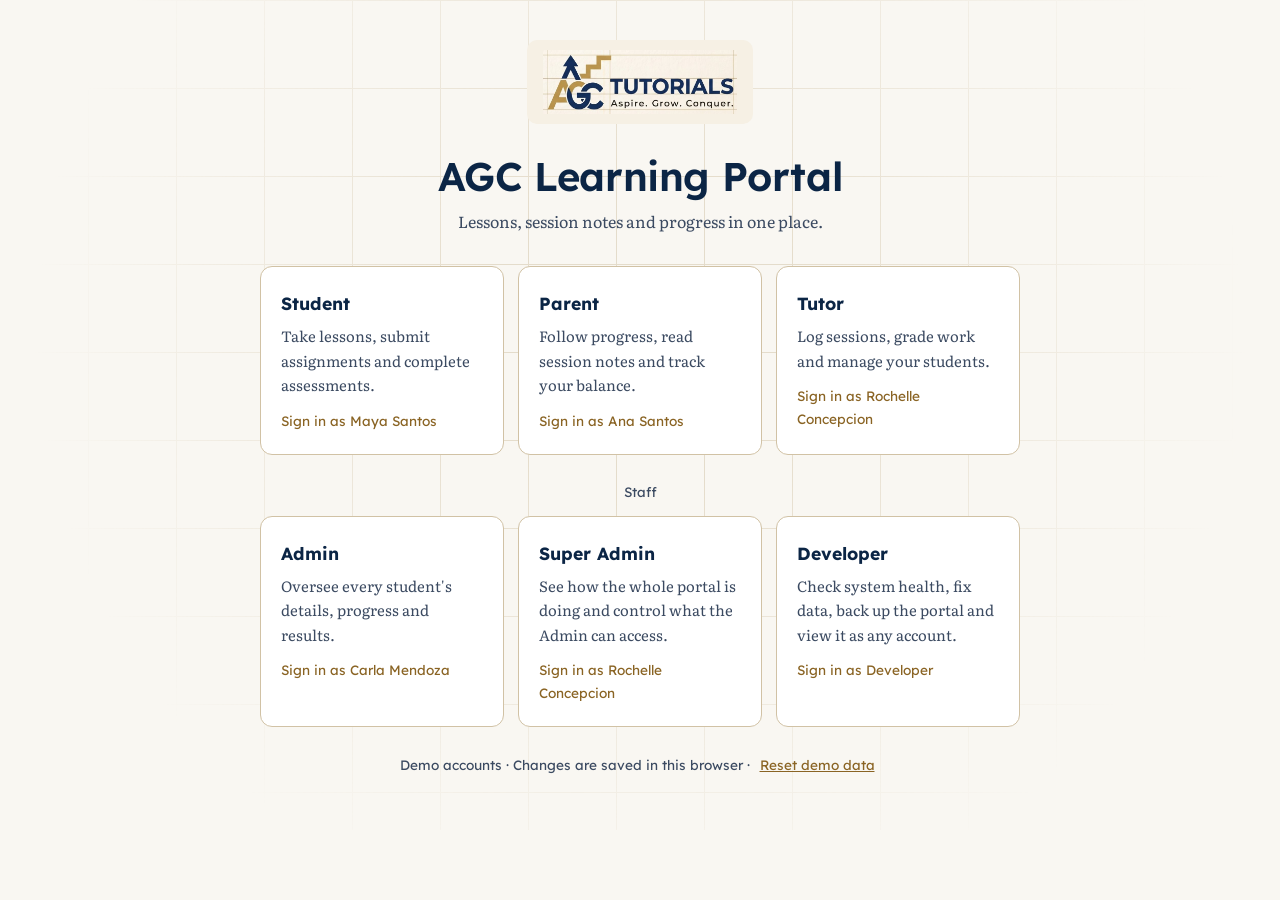
==== index.html @ ef05d7a4 "Add availability dropdown to Calendar Co-Authored-By: Claude Opus 5.5 <noreply@anthropic.com>" ====
<!DOCTYPE html>
<html lang="en">
<head>
<meta charset="UTF-8">
<meta name="viewport" content="width=device-width, initial-scale=1, viewport-fit=cover">
<title>AGC Learning Portal — AGC Tutorials</title>
<link rel="preconnect" href="https://fonts.googleapis.com">
<link rel="preconnect" href="https://fonts.gstatic.com" crossorigin>
<link href="https://fonts.googleapis.com/css2?family=Lexend:wght@300;400;500;600;700&family=Literata:ital,opsz,wght@0,7..72,400;0,7..72,500;1,7..72,400&display=swap" rel="stylesheet">
<style>
:root{
  --navy:#0B2545; --gold:#C59B4E; --cream:#F9F7F2; --tan:#D1C2A5;
  --bg:#F9F7F2; --surface:#FFFFFF; --surface-2:#F2EDE2; --ink:#0B2545; --ink-soft:#3B4A61;
  --gold-text:#8A6424; --line:#D1C2A5; --btn-bg:#0B2545; --btn-ink:#F9F7F2; --plate:#F6F0E4;
  --side:#0B2545; --side-ink:#E9EDF3; --side-soft:#9FB0C6; --step-empty:#E7DFCE;
  --ok:#2F6B4F; --warn:#9A5B12;
  --display:"Lexend","Segoe UI",system-ui,sans-serif;
  --body:"Literata",Georgia,"Times New Roman",serif;
  box-sizing:border-box;
  padding-top:env(safe-area-inset-top,0px); padding-bottom:env(safe-area-inset-bottom,0px);
}
@media (prefers-color-scheme: dark){
  :root:not([data-theme="light"]){
    --bg:#07182E; --surface:#0E2744; --surface-2:#0B213B; --ink:#F3EEE3; --ink-soft:#C3CBD8;
    --gold-text:#D9B36B; --line:#2B4466; --btn-bg:#C59B4E; --btn-ink:#0B2545;
    --side:#081C35; --side-ink:#E9EDF3; --side-soft:#8FA2BC; --step-empty:#1D3656; --ok:#7CC4A0; --warn:#E3A85A;
  }
}
:root[data-theme="dark"]{
  --bg:#07182E; --surface:#0E2744; --surface-2:#0B213B; --ink:#F3EEE3; --ink-soft:#C3CBD8;
  --gold-text:#D9B36B; --line:#2B4466; --btn-bg:#C59B4E; --btn-ink:#0B2545;
  --side:#081C35; --side-ink:#E9EDF3; --side-soft:#8FA2BC; --step-empty:#1D3656; --ok:#7CC4A0; --warn:#E3A85A;
}
*,*::before,*::after{box-sizing:inherit}
html,body{height:100%}
body{margin:0;background:var(--bg);color:var(--ink);font-family:var(--body);font-size:1rem;line-height:1.65;-webkit-font-smoothing:antialiased}
h1,h2,h3,h4{font-family:var(--display);font-weight:600;line-height:1.2;margin:0;letter-spacing:-.01em}
p{margin:0 0 .9em}
a{color:inherit}
img{max-width:100%;display:block}
button,input,select,textarea{font:inherit;color:inherit}
:focus-visible{outline:3px solid var(--gold);outline-offset:2px;border-radius:4px}
@media (prefers-reduced-motion: reduce){*{animation:none!important;transition:none!important}}

/* ---------- Login ---------- */
.login{min-height:100%;display:grid;place-items:center;padding:40px 20px;position:relative;overflow:hidden}
.login::before{content:"";position:absolute;inset:0;opacity:.5;pointer-events:none;
  background-image:linear-gradient(var(--line) 1px,transparent 1px),linear-gradient(90deg,var(--line) 1px,transparent 1px);
  background-size:88px 88px;mask-image:radial-gradient(circle at 50% 40%,#000 20%,transparent 75%);-webkit-mask-image:radial-gradient(circle at 50% 40%,#000 20%,transparent 75%)}
.login-card{position:relative;width:min(760px,100%)}
.login-logo{background:var(--plate);border-radius:10px;padding:10px 16px;width:max-content;margin:0 auto 28px}
.login-logo img{height:64px;width:auto}
.login h1{text-align:center;font-size:clamp(1.8rem,4vw,2.5rem);margin-bottom:8px}
.login .sub{text-align:center;color:var(--ink-soft);margin-bottom:32px}
.roles{display:grid;grid-template-columns:repeat(3,1fr);gap:14px}
.role{background:var(--surface);border:1px solid var(--line);border-radius:12px;padding:22px 20px;text-align:left;cursor:pointer;display:flex;flex-direction:column;gap:6px;transition:border-color .15s,transform .15s}
.role:hover{border-color:var(--gold);transform:translateY(-2px)}
.role b{font-family:var(--display);font-size:1.1rem}
.role span{font-size:.93rem;color:var(--ink-soft)}
.role em{font-family:var(--display);font-style:normal;font-size:.85rem;color:var(--gold-text);margin-top:6px}
.login .foot{text-align:center;font-family:var(--display);font-size:.85rem;color:var(--ink-soft);margin-top:26px}
.roles-2{grid-template-columns:repeat(2,1fr);max-width:520px;margin:0 auto}
.viewas{padding:14px 6px 16px;border-top:1px solid rgba(255,255,255,.1);font-family:var(--display)}
.viewas label{display:block;font-size:.8rem;color:var(--side-soft);margin-bottom:6px}
.viewas select{background:rgba(255,255,255,.06);color:var(--side-ink);border:1px solid rgba(255,255,255,.2);border-radius:8px;padding:8px 10px;width:100%;font-size:.88rem}
.viewas select option,.viewas select optgroup{background:var(--side);color:var(--side-ink)}
.devbar{display:flex;justify-content:space-between;align-items:center;gap:12px;flex-wrap:wrap;background:var(--gold);color:#0B2545;font-family:var(--display);font-size:.92rem;padding:10px 16px;border-radius:10px;margin-bottom:22px}
.devbar button{background:#0B2545;color:#F9F7F2;border:0;border-radius:8px;padding:6px 12px;font-family:var(--display);font-size:.85rem;cursor:pointer}
textarea.code{font-family:ui-monospace,SFMono-Regular,Consolas,monospace;font-size:.85rem;line-height:1.5;white-space:pre;overflow:auto;tab-size:2}
@media (max-width:680px){.roles,.roles-2{grid-template-columns:1fr}}

/* ---------- Shell ---------- */
.app{display:grid;grid-template-columns:260px 1fr;min-height:100%}
.side{background:var(--side);color:var(--side-ink);display:flex;flex-direction:column;position:sticky;top:0;height:100vh;height:100dvh;padding:20px 16px}
.side .logo{background:var(--plate);border-radius:8px;padding:6px 10px;margin:0 4px 26px}
.side .logo img{height:40px;width:auto}
.side nav{display:flex;flex-direction:column;gap:2px;flex:1}
.side nav a{font-family:var(--display);font-size:.95rem;text-decoration:none;color:var(--side-soft);padding:10px 14px;border-radius:8px;display:flex;justify-content:space-between;align-items:center}
.side nav a:hover{color:var(--side-ink);background:rgba(255,255,255,.06)}
.side nav a[aria-current="page"]{color:var(--side-ink);background:rgba(197,155,78,.16);box-shadow:inset 3px 0 0 var(--gold)}
.pill{background:var(--gold);color:#0B2545;font-size:.75rem;font-weight:600;border-radius:999px;padding:1px 8px}
.who{border-top:1px solid rgba(255,255,255,.1);padding:16px 6px 0;font-family:var(--display)}
.who b{display:block;font-weight:500;font-size:.95rem}
.who span{font-size:.82rem;color:var(--side-soft)}
.who button{margin-top:12px;background:none;border:1px solid rgba(255,255,255,.2);color:var(--side-ink);border-radius:8px;padding:7px 12px;font-family:var(--display);font-size:.85rem;cursor:pointer}
.who button:hover{border-color:var(--gold)}
.topbar{display:none}
.scrim{display:none}
.side{grid-column:1;grid-row:1}
main{grid-column:2;grid-row:1}
main{padding:clamp(22px,4vw,44px) clamp(18px,4vw,48px) 60px;min-width:0}
.page{max-width:1080px}
@media (max-width:880px){
  .app{grid-template-columns:1fr;grid-template-rows:auto 1fr}
  main{grid-column:1;grid-row:2}
  .side{position:fixed;inset:0 auto 0 0;width:min(280px,85%);z-index:50;transform:translateX(-100%);transition:transform .25s;padding-top:calc(20px + env(safe-area-inset-top,0px))}
  .side.open{transform:none}
  .scrim{position:fixed;inset:0;background:rgba(5,16,32,.5);z-index:40;display:none}
  .scrim.show{display:block}
  .topbar{display:flex;align-items:center;gap:12px;position:sticky;top:0;z-index:30;background:var(--side);color:var(--side-ink);padding:10px 16px;padding-top:calc(10px + env(safe-area-inset-top,0px))}
  .topbar button{background:none;border:1px solid rgba(255,255,255,.25);color:var(--side-ink);border-radius:8px;padding:6px 12px;font-family:var(--display);cursor:pointer}
  .topbar b{font-family:var(--display);font-weight:500}
}

/* ---------- Page elements ---------- */
.head{margin-bottom:28px}
.head h1{font-size:clamp(1.6rem,3.4vw,2.3rem)}
.head p{color:var(--ink-soft);margin:6px 0 0;max-width:62ch}
.crumb{font-family:var(--display);font-size:.88rem;color:var(--gold-text);text-decoration:none;display:inline-block;margin-bottom:10px}
.crumb:hover{text-decoration:underline}
.grid{display:grid;gap:16px}
.g2{grid-template-columns:repeat(2,minmax(0,1fr))}
.g3{grid-template-columns:repeat(3,minmax(0,1fr))}
@media (max-width:980px){.g3{grid-template-columns:repeat(2,minmax(0,1fr))}}
@media (max-width:700px){.g2,.g3{grid-template-columns:1fr}}
.card{background:var(--surface);border:1px solid var(--line);border-radius:12px;padding:22px}
.card h2{font-size:1.1rem;margin-bottom:14px}
.card h3{font-size:1.05rem}
.muted{color:var(--ink-soft)}
.small{font-size:.9rem}
.label{font-family:var(--display);font-size:.85rem;color:var(--ink-soft)}
.big{font-family:var(--display);font-size:2.2rem;font-weight:700;letter-spacing:-.02em;line-height:1.1}
.big small{font-size:1rem;font-weight:400;color:var(--ink-soft);letter-spacing:0}
.hero-card{background:var(--navy);color:#F3EEE3;border-color:var(--navy)}
.hero-card .label,.hero-card .muted,.hero-card .big small{color:#B9C4D4}
:root[data-theme="dark"] .hero-card{border-color:var(--gold)}
@media (prefers-color-scheme: dark){:root:not([data-theme="light"]) .hero-card{border-color:var(--gold)}}
.bar{height:8px;background:var(--step-empty);border-radius:99px;overflow:hidden;margin:12px 0 6px}
.bar i{display:block;height:100%;background:var(--gold);border-radius:99px}
.hero-card .bar{background:rgba(255,255,255,.14)}
.section-title{font-family:var(--display);font-size:1.15rem;font-weight:600;margin:36px 0 14px}
.list{display:flex;flex-direction:column}
.row{display:flex;justify-content:space-between;align-items:center;gap:14px;padding:14px 0;border-top:1px solid var(--line)}
.row:first-child{border-top:0;padding-top:0}
.row:last-child{padding-bottom:0}
.row h4{font-size:.98rem;font-weight:500}
.row .meta{font-family:var(--display);font-size:.84rem;color:var(--ink-soft)}
.tag{font-family:var(--display);font-size:.78rem;font-weight:500;border-radius:6px;padding:3px 9px;white-space:nowrap;border:1px solid var(--line);color:var(--ink-soft)}
.tag.gold{background:var(--gold);border-color:var(--gold);color:#0B2545}
.tag.ok{color:var(--ok);border-color:currentColor}
.tag.warn{color:var(--warn);border-color:currentColor}
.btn{font-family:var(--display);font-weight:500;font-size:.95rem;border-radius:8px;padding:10px 18px;cursor:pointer;border:2px solid transparent;text-decoration:none;display:inline-block;text-align:center}
.btn-primary{background:var(--btn-bg);color:var(--btn-ink)}
.btn-primary:hover{filter:brightness(1.12)}
.btn-ghost{background:transparent;border-color:var(--gold);color:var(--ink)}
.btn-ghost:hover{background:var(--gold);color:#0B2545}
.btn-sm{padding:6px 12px;font-size:.86rem}
.linkish{font-family:var(--display);font-size:.9rem;color:var(--gold-text);text-decoration:none;font-weight:500}
.linkish:hover{text-decoration:underline}
.empty{padding:26px;text-align:center;color:var(--ink-soft);border:1px dashed var(--line);border-radius:12px}

/* Staircase progress meter (signature) */
.stairs{display:flex;align-items:flex-end;gap:3px;height:34px}
.stairs i{flex:1;min-width:6px;background:var(--step-empty);border-radius:2px 2px 0 0}
.stairs i.on{background:var(--gold)}
.hero-card .stairs i{background:rgba(255,255,255,.14)}
.hero-card .stairs i.on{background:var(--gold)}
.stairs.lg{height:56px;gap:4px}

/* Courses */
.course{display:flex;flex-direction:column;gap:10px;text-decoration:none;transition:border-color .15s}
.course:hover{border-color:var(--gold)}
.course .svc{font-family:var(--display);font-size:.82rem;color:var(--gold-text);font-weight:500}
.course h3{font-size:1.2rem}
.course .foot{display:flex;justify-content:space-between;align-items:center;font-family:var(--display);font-size:.86rem;color:var(--ink-soft)}
.module{margin-bottom:22px}
.module h3{font-size:1rem;margin-bottom:10px;color:var(--ink-soft);font-weight:500}
.lesson{display:flex;align-items:center;gap:14px;padding:14px 16px;background:var(--surface);border:1px solid var(--line);border-radius:10px;margin-bottom:8px;text-decoration:none}
.lesson:hover{border-color:var(--gold)}
.check{width:24px;height:24px;border-radius:50%;border:2px solid var(--line);flex:none;display:grid;place-items:center;font-size:.8rem;color:#0B2545}
.check.on{background:var(--gold);border-color:var(--gold)}
.lesson b{font-family:var(--display);font-weight:500;flex:1}
.lesson span{font-family:var(--display);font-size:.84rem;color:var(--ink-soft);text-align:right;max-width:42%}
.lesson b{min-width:0}
.reader{max-width:70ch}
.reader .body p{font-size:1.06rem;line-height:1.8}
.keys{background:var(--surface-2);border-left:4px solid var(--gold);border-radius:0 10px 10px 0;padding:16px 20px;margin:22px 0}
.keys h3{font-size:.98rem;margin-bottom:8px}
.keys ul{margin:0;padding-left:1.2em}
.keys li{margin:4px 0}
.try{border:1px solid var(--line);border-radius:10px;padding:16px 20px;margin-bottom:26px;background:var(--surface)}
.try h3{font-size:.98rem;margin-bottom:6px}
.pager{display:flex;justify-content:space-between;gap:12px;flex-wrap:wrap;align-items:center;border-top:1px solid var(--line);padding-top:20px}

/* Forms */
.field{display:flex;flex-direction:column;gap:6px;margin-bottom:14px}
.field label{font-family:var(--display);font-size:.88rem;font-weight:500}
input[type=text],input[type=email],input[type=number],input[type=date],input[type=time],select,textarea{background:var(--bg);border:1px solid var(--line);border-radius:8px;padding:10px 12px;width:100%}
textarea{min-height:110px;resize:vertical;line-height:1.55}
input:focus,select:focus,textarea:focus{outline:2px solid var(--gold);outline-offset:0;border-color:var(--gold)}
.form-row{display:grid;grid-template-columns:repeat(2,minmax(0,1fr));gap:0 14px}
@media (max-width:600px){.form-row{grid-template-columns:1fr}}

/* Quiz */
.q{margin-bottom:18px}
.q legend{font-family:var(--display);font-weight:500;margin-bottom:10px;padding:0}
.q fieldset{border:0;padding:0;margin:0}
.opt{display:flex;align-items:center;gap:10px;padding:10px 14px;border:1px solid var(--line);border-radius:8px;margin-bottom:6px;cursor:pointer;background:var(--bg)}
.opt:hover{border-color:var(--gold)}
.opt input{accent-color:var(--navy)}
.opt.right{border-color:var(--ok);box-shadow:inset 3px 0 0 var(--ok)}
.opt.wrong{border-color:var(--warn);box-shadow:inset 3px 0 0 var(--warn)}
.score{display:flex;align-items:center;gap:20px;margin-bottom:20px}

/* Notes */
.note{border-left:4px solid var(--gold)}
.note .top{display:flex;justify-content:space-between;gap:10px;flex-wrap:wrap;margin-bottom:10px}
.note h3{font-size:1.05rem}
.note .next{background:var(--surface-2);border-radius:8px;padding:10px 14px;font-size:.95rem;margin-top:6px}
.note .next b{font-family:var(--display);font-weight:500}

/* Schedule */
.date{width:58px;flex:none;text-align:center;border:1px solid var(--line);border-radius:10px;padding:6px 0;font-family:var(--display);background:var(--surface-2)}
.date b{display:block;font-size:1.3rem;line-height:1.1}
.date span{font-size:.75rem;color:var(--ink-soft)}
.srow{display:flex;gap:14px;align-items:center;flex:1;min-width:0}

.toast{position:fixed;left:50%;bottom:calc(22px + env(safe-area-inset-bottom,0px));transform:translate(-50%,16px);background:var(--navy);color:#F3EEE3;font-family:var(--display);padding:12px 18px;border-radius:8px;border:1px solid var(--gold);opacity:0;transition:.25s;z-index:90;pointer-events:none}
.toast.show{opacity:1;transform:translate(-50%,0)}
.table-wrap{overflow-x:auto}

/* Calendar */
.cal-bar{display:flex;justify-content:space-between;align-items:center;gap:12px;flex-wrap:wrap;margin-bottom:16px;padding:14px 18px}
.cal-nav{display:flex;align-items:center;gap:8px;flex-wrap:wrap}
.cal-title{margin:0 8px;font-size:1.2rem;min-width:9.5em;text-align:center}
.cal-legend{display:flex;align-items:center;gap:16px;flex-wrap:wrap;color:var(--ink-soft);font-family:var(--display)}
.cal-key{display:inline-block;width:10px;height:10px;border-radius:3px;margin-right:6px;vertical-align:middle;background:var(--line)}
.cal-key.gold{background:var(--gold)}.cal-key.ok{background:var(--ok)}
.cal-wrap{padding:14px}
.cal-grid{display:grid;grid-template-columns:repeat(7,minmax(0,1fr));gap:6px}
.cal-head div{font-family:var(--display);font-size:.78rem;color:var(--ink-soft);text-align:center;padding:2px 0 8px;text-transform:uppercase;letter-spacing:.04em}
.cal-cell{min-height:104px;background:var(--bg);border:1px solid var(--line);border-radius:8px;padding:6px;text-align:left;display:flex;flex-direction:column;gap:3px;cursor:pointer;min-width:0;position:relative}
.cal-cell:hover{border-color:var(--gold)}
.cal-blank{background:transparent;border-style:dashed;opacity:.35;cursor:default}
.cal-num{font-family:var(--display);font-size:.85rem;font-weight:600;width:24px;height:24px;display:grid;place-items:center;border-radius:50%}
.is-today .cal-num{background:var(--navy);color:#F3EEE3}
.is-sel{border:2px solid var(--gold);padding:5px}
.cal-chip{font-family:var(--display);font-size:.72rem;line-height:1.3;border-radius:4px;padding:2px 5px;white-space:nowrap;overflow:hidden;text-overflow:ellipsis;border-left:3px solid var(--line);background:var(--surface);color:var(--ink)}
.cal-chip.gold{border-left-color:var(--gold)}.cal-chip.ok{border-left-color:var(--ok)}
.cal-more{font-size:.7rem;color:var(--ink-soft);font-family:var(--display)}
.cal-chip.av{border:1px dashed var(--ink-soft);border-left:3px solid var(--ink-soft);background:transparent;color:var(--ink-soft)}
.cal-key.av{background:transparent;border:1.5px dashed var(--ink-soft)}
.cal-dot,.cal-avdot{display:none}
.cal-legend{position:relative}
.av-drop{position:relative}
.av-drop summary{list-style:none}
.av-drop summary::-webkit-details-marker{display:none}
.av-drop[open] summary{filter:brightness(1.12)}
.av-panel{position:absolute;right:0;top:calc(100% + 8px);z-index:20;width:300px;background:var(--surface);border:1px solid var(--line);border-radius:12px;padding:18px;box-shadow:0 12px 32px rgba(5,16,32,.18);color:var(--ink)}
.av-panel h3{margin:0 0 2px;font-size:1.05rem}
.av-panel p{margin:0 0 14px}
.av-panel,.av-panel *{box-sizing:border-box}
.av-panel input,.av-panel select{min-width:0;max-width:100%}
.av-panel .form-row{grid-template-columns:minmax(0,1fr) minmax(0,1fr)}
@media (max-width:700px){
  .av-drop{width:100%}
  .av-panel{position:static;width:auto;margin-top:10px;box-shadow:none}
  .cal-dots{display:flex;gap:3px;align-items:center}
  .cal-avdot{display:block;width:10px;height:10px;border-radius:50%;border:2px dashed var(--ink-soft)}
  .cal-cell{min-height:58px;align-items:center;padding:4px}
  .is-sel{padding:3px}
  .cal-chip,.cal-more{display:none}
  .cal-dot{display:grid;place-items:center;min-width:20px;height:20px;border-radius:999px;background:var(--gold);color:#0B2545;font-size:.72rem;font-weight:600;font-family:var(--display)}
  .cal-wrap{padding:8px}.cal-grid{gap:3px}
  .cal-title{order:-1;width:100%;min-width:0;margin:0 0 2px;text-align:left;font-size:1.1rem}
}

/* Tutor hours & payments */
.hp-filters{display:flex;flex-wrap:wrap;gap:12px;align-items:flex-end;justify-content:space-between;margin-bottom:24px}
.hp-filters form{display:flex;flex-wrap:wrap;gap:10px;align-items:flex-end;flex:1 1 520px}
.hp-filters .field{margin:0;flex:1 1 140px;min-width:0}
.hp-filters .field label{font-size:.8rem;color:var(--ink-soft)}
.hp-dl{display:flex;gap:8px;flex-wrap:wrap}
.hp-sec{padding:0;overflow:hidden;margin-bottom:22px}
.hp-sec>h2{margin:0;padding:18px 22px;background:var(--surface-2);font-size:1.1rem;border-bottom:1px solid var(--line)}
.hp-sec .table-wrap{padding:6px 22px 4px}
.hp-sec .tbl th{padding-top:14px;text-transform:uppercase;letter-spacing:.04em;font-size:.74rem}
.hp-sec .tbl .num{text-align:right}
.hp-sec .tbl tfoot td{font-family:var(--display);font-weight:600;border-top:2px solid var(--line);border-bottom:0}
.hp-none{text-align:center;color:var(--ink-soft);padding:22px 0!important}

/* Admin */
.g4{grid-template-columns:repeat(4,minmax(0,1fr))}
@media (max-width:980px){.g4{grid-template-columns:repeat(2,minmax(0,1fr))}}
@media (max-width:480px){.g4{grid-template-columns:1fr}}
.tbl{width:100%;border-collapse:collapse;font-size:.92rem;min-width:640px}
.tbl th{font-family:var(--display);font-weight:500;font-size:.8rem;color:var(--ink-soft);text-align:left;padding:0 12px 10px 0;border-bottom:1px solid var(--line);white-space:nowrap}
.tbl td{padding:12px 12px 12px 0;border-bottom:1px solid var(--line);vertical-align:middle}
.tbl tr:last-child td{border-bottom:0}
.tbl .bar{margin:4px 0 0;width:110px}
.perm{display:flex;justify-content:space-between;align-items:center;gap:16px;padding:14px 0;border-top:1px solid var(--line);cursor:pointer}
.perm:first-child{border-top:0;padding-top:0}
.perm b{font-family:var(--display);font-weight:500;display:block}
.perm input{width:20px;height:20px;accent-color:var(--navy);flex:none}
.locked{border-left:4px solid var(--warn)}
</style>
</head>
<body>
<div id="root"></div>
<div class="toast" id="toast" role="status" aria-live="polite"></div>

<script>
const LOGO = "[data-uri]";
const KEY = "agc-lms-v1", ME_KEY = "agc-lms-me";

/* ---------- helpers ---------- */
const esc = s => String(s ?? "").replace(/[&<>"']/g, c => ({"&":"&amp;","<":"&lt;",">":"&gt;",'"':"&quot;","'":"&#39;"}[c]));
const pad = n => String(n).padStart(2,"0");
const iso = d => d.getFullYear()+"-"+pad(d.getMonth()+1)+"-"+pad(d.getDate());
const dayOffset = n => { const d = new Date(); d.setDate(d.getDate()+n); return iso(d); };
const today = () => iso(new Date());
const parse = s => { const [y,m,d] = s.split("-").map(Number); return new Date(y,m-1,d); };
const fmt = s => parse(s).toLocaleDateString("en-US",{weekday:"short",month:"short",day:"numeric"});
const fmtLong = s => parse(s).toLocaleDateString("en-US",{weekday:"long",month:"long",day:"numeric"});
const fmtTime = t => { if(!t) return ""; let [h,m]=t.split(":").map(Number); const ap=h>=12?"PM":"AM"; h=h%12||12; return h+":"+pad(m)+" "+ap; };
const daysUntil = s => Math.round((parse(s) - parse(today()))/86400000);
const uid = p => p + Math.random().toString(36).slice(2,8);
function dueLabel(s){ const n=daysUntil(s); if(n<0) return {t:Math.abs(n)+" day"+(n===-1?"":"s")+" overdue",c:"warn"}; if(n===0) return {t:"Due today",c:"warn"}; if(n===1) return {t:"Due tomorrow",c:"gold"}; return {t:"Due "+fmt(s),c:""}; }
let toastT; function toast(m){ const t=document.getElementById("toast"); t.textContent=m; t.classList.add("show"); clearTimeout(toastT); toastT=setTimeout(()=>t.classList.remove("show"),2000); }

/* ---------- seed data ---------- */
function L(id,title,mins,body,keys,example){ return {id,title,mins,body,keys,example}; }
function seed(){
  const courses = {
    alg1:{id:"alg1",title:"Algebra I",service:"AGC Core Tutoring",subject:"Math",level:"Middle & High School",
      blurb:"Build fluency with expressions, equations and linear relationships.",
      modules:[
        {title:"Expressions & equations",lessons:[
          L("a1","Variables and expressions",20,["A variable is a letter that stands for a number we don't know yet. An expression combines numbers, variables and operations, such as 3x + 5. Because an expression has no equals sign, we simplify or evaluate it rather than solve it.","To evaluate an expression, replace the variable with its value and follow the order of operations."],["An expression has no equals sign","Like terms share the same variable and power","Order of operations: parentheses, exponents, multiply and divide, add and subtract"],"Evaluate 3x + 5 when x = 4: 3(4) + 5 = 12 + 5 = 17."),
          L("a2","Solving one-step equations",20,["An equation says that two expressions are equal. To solve it, isolate the variable by applying the inverse operation to both sides.","Addition undoes subtraction, and multiplication undoes division. Whatever you do to one side, you must do to the other."],["Keep the equation balanced","Use the inverse operation","Check by substituting your answer back in"],"x − 7 = 12 → add 7 to both sides → x = 19. Check: 19 − 7 = 12 ✓"),
          L("a3","Solving two-step equations",25,["Two-step equations need two inverse operations. Undo addition or subtraction first, then undo multiplication or division.","Writing each step on its own line makes mistakes easy to spot."],["Undo + and − first","Then undo × and ÷","One step per line"],"2x + 3 = 11 → subtract 3: 2x = 8 → divide by 2: x = 4.")]},
        {title:"Linear relationships",lessons:[
          L("a4","Slope as rate of change",25,["Slope measures how much y changes for each 1-unit change in x. We often describe it as rise over run.","A positive slope rises from left to right; a negative slope falls."],["Slope = (y₂ − y₁) ÷ (x₂ − x₁)","Positive slopes rise, negative slopes fall","A horizontal line has slope 0"],"Through (1, 2) and (3, 8): slope = (8 − 2) ÷ (3 − 1) = 6 ÷ 2 = 3."),
          L("a5","Graphing y = mx + b",25,["In slope-intercept form, m is the slope and b is the y-intercept, the point where the line crosses the y-axis.","Plot the y-intercept first, then use the slope to find a second point."],["m = slope","b = y-intercept","Start at (0, b), then rise and run"],"y = 2x + 1: start at (0, 1), go up 2 and right 1 to reach (1, 3).")]}
      ]},
    read:{id:"read",title:"Reading Foundations",service:"AGC Core Tutoring",subject:"Reading",level:"Elementary & Phonics",
      blurb:"Decode words with confidence and understand what you read.",
      modules:[
        {title:"Phonics",lessons:[
          L("r1","Closed syllables",15,["A closed syllable ends with a consonant, which 'closes in' the vowel and usually makes it short.","Words like cat, rab-bit and nap-kin are built from closed syllables."],["Ends in a consonant","The vowel is usually short","Split between two consonants: rab | bit"],"Tap out 'napkin': nap (short a) + kin (short i)."),
          L("r2","Vowel teams",20,["A vowel team is two letters that work together to make one vowel sound, such as ai, ay, ee, ea and oa.","Learning the common teams helps you read longer words smoothly."],["ai / ay say long a (rain, play)","ee / ea often say long e (feet, team)","oa says long o (boat)"],"Read: rain, stay, sheep, beach, coat.")]},
        {title:"Comprehension",lessons:[
          L("r3","Finding the main idea",20,["The main idea is what a whole paragraph is mostly about. The details support it.","Ask: if I had to explain this paragraph in one sentence, what would I say?"],["Look for what the details have in common","The main idea isn't always the first sentence","Say it in your own words"],"Details: bees carry pollen, bees make honey, bees help crops grow → Main idea: bees are important to people and plants."),
          L("r4","Making inferences",20,["An inference is a smart guess that combines clues from the text with what you already know.","Authors don't always say everything directly, so good readers fill in the gaps."],["Text clues + what I know = inference","Point to the clue that supports it","Inferences can be revised"],"'Ella grabbed her umbrella and frowned at the sky.' → It is probably about to rain.")]}
      ]},
    asc:{id:"asc",title:"Executive Functioning Essentials",service:"AGC Ascent Coaching",subject:"Coaching",level:"All grades",
      blurb:"Organize your week, start tasks with less stress, and stay calm under pressure.",
      modules:[
        {title:"Organize",lessons:[
          L("e1","Building a weekly planner",20,["A weekly planner turns a busy week into something you can see. When everything is on one page, it's easier to decide what comes first.","Start by writing in fixed commitments: school, practice, tutoring. Then add homework and study blocks in the gaps."],["Fixed commitments go in first","Give each subject a color","Review the planner every Sunday"],"Sunday: write in soccer (Tue/Thu), tutoring (Wed), then two 30-minute study blocks for the science test."),
          L("e2","Breaking big tasks into steps",20,["Big assignments feel overwhelming because the first step isn't clear. Breaking them into small, specific steps makes each one feel doable.","A good step starts with a verb and takes less than 30 minutes."],["Start each step with a verb","Keep steps under 30 minutes","Put a date next to each step"],"Book report → choose book, read chapters 1–4, write a summary, draft the intro, finish the draft, proofread.")]},
        {title:"Focus & calm",lessons:[
          L("e3","Starting when it feels hard",15,["Task initiation is the skill of getting started. Most people find starting harder than continuing.","Try the five-minute start: commit to working for just five minutes, then decide whether to keep going."],["Make the first step tiny","Set a five-minute timer","Clear your workspace first"],"Instead of 'study for math', start with 'open notebook and redo problem 1'."),
          L("e4","Managing test anxiety",20,["Some nervousness before a test is normal and can even help you focus. When it becomes overwhelming, a few simple tools can bring it back down.","Box breathing slows your heart rate: breathe in for 4, hold for 4, out for 4, hold for 4."],["Prepare early with short sessions","Use box breathing (4-4-4-4)","Start with a question you know"],"Before the test: three rounds of box breathing, then skim the whole test and circle two questions you know.")]}
      ]},
    chem:{id:"chem",title:"Chemistry",service:"AGC Core Tutoring",subject:"Science",level:"High School",
      blurb:"Understand atoms, bonding and chemical reactions from the ground up.",
      modules:[{title:"Foundations",lessons:[
        L("c1","Atoms and the periodic table",25,["Atoms are made of protons, neutrons and electrons. The number of protons defines the element.","The periodic table is organized so that elements in the same column share similar chemical properties."],["Protons (+), neutrons (0), electrons (−)","Atomic number = number of protons","Columns are groups with similar properties"],"Carbon has atomic number 6, so every carbon atom has 6 protons."),
        L("c2","Chemical bonds",25,["Atoms bond to become more stable. In ionic bonds, electrons are transferred; in covalent bonds, electrons are shared.","Metals and nonmetals tend to form ionic bonds, while nonmetals together form covalent bonds."],["Ionic: electrons transferred","Covalent: electrons shared","Bonding leads to stability"],"NaCl (table salt) is ionic; H₂O (water) is covalent."),
        L("c3","Balancing chemical equations",30,["Matter is conserved, so the number of each type of atom must be the same on both sides of an equation.","Change coefficients (the big numbers in front), never the subscripts."],["Count atoms on each side","Adjust coefficients only","Check every element at the end"],"H₂ + O₂ → H₂O becomes 2H₂ + O₂ → 2H₂O.")]}]},
    alg2:{id:"alg2",title:"Algebra II",service:"AGC Core Tutoring",subject:"Math",level:"High School",
      blurb:"Master quadratics, factoring and the tools for advanced math.",
      modules:[{title:"Quadratics",lessons:[
        L("b1","Quadratic functions",25,["A quadratic function has the form y = ax² + bx + c, and its graph is a U-shaped curve called a parabola.","If a is positive the parabola opens up; if negative it opens down."],["Graph is a parabola","a > 0 opens up, a < 0 opens down","The vertex is the turning point"],"y = x² − 4 opens up with vertex at (0, −4)."),
        L("b2","Factoring quadratics",30,["Factoring rewrites a quadratic as a product of two binomials. For x² + bx + c, find two numbers that multiply to c and add to b.","Factoring lets you find where the parabola crosses the x-axis."],["Multiply to c, add to b","Check by expanding","Set each factor to zero to solve"],"x² + 5x + 6 = (x + 2)(x + 3), so x = −2 or x = −3."),
        L("b3","The quadratic formula",30,["When a quadratic doesn't factor neatly, the quadratic formula always works: x = (−b ± √(b² − 4ac)) ÷ 2a.","The expression under the square root, the discriminant, tells you how many real solutions there are."],["Identify a, b and c first","Discriminant > 0: two solutions","Discriminant < 0: no real solutions"],"x² − 2x − 3 = 0: a=1, b=−2, c=−3 → x = (2 ± 4) ÷ 2 → x = 3 or x = −1.")]}]}
  };
  const quizzes = {
    "qz-alg1":{id:"qz-alg1",course:"alg1",title:"Algebra I diagnostic",questions:[
      {q:"Evaluate 4x − 3 when x = 5.",o:["17","20","23","12"],a:0},
      {q:"Solve: x + 9 = 15",o:["24","6","−6","9/15"],a:1},
      {q:"Solve: 3x − 4 = 11",o:["5","7/3","15","3"],a:0},
      {q:"What is the slope of the line through (0, 1) and (2, 7)?",o:["3","4","6","1/3"],a:0},
      {q:"In y = −2x + 5, where does the line cross the y-axis?",o:["(0, 5)","(5, 0)","(0, −2)","(−2, 5)"],a:0}]},
    "qz-read":{id:"qz-read",course:"read",title:"Reading skills check",questions:[
      {q:"Which word is a closed syllable?",o:["hat","he","go","me"],a:0},
      {q:"Which letters form the vowel team in 'boat'?",o:["oa","bo","at","ot"],a:0},
      {q:"The main idea of a paragraph is…",o:["What the whole paragraph is mostly about","Always the first sentence","The most interesting detail","The title of the book"],a:0},
      {q:"An inference combines clues from the text with…",o:["What you already know","The author's name","The page number","A dictionary definition"],a:0}]},
    "qz-chem":{id:"qz-chem",course:"chem",title:"Chemistry foundations check",questions:[
      {q:"Which particle has a negative charge?",o:["Proton","Electron","Neutron","Nucleus"],a:1},
      {q:"Elements in the same column of the periodic table share…",o:["Similar chemical properties","The same mass","The same number of neutrons","The same state of matter"],a:0},
      {q:"Balance H₂ + O₂ → H₂O. What is the coefficient of H₂O?",o:["1","2","3","4"],a:1},
      {q:"A bond in which electrons are shared is called…",o:["Ionic","Metallic","Covalent","Magnetic"],a:2}]},
    "qz-alg2":{id:"qz-alg2",course:"alg2",title:"Quadratics check",questions:[
      {q:"Which way does y = −x² + 3 open?",o:["Up","Down","Left","Right"],a:1},
      {q:"Factor x² + 7x + 12.",o:["(x + 3)(x + 4)","(x + 2)(x + 6)","(x + 1)(x + 12)","(x − 3)(x − 4)"],a:0},
      {q:"If the discriminant is negative, the equation has…",o:["Two real solutions","One real solution","No real solutions","Infinitely many solutions"],a:2}]}
  };
  const T = "Rochelle Concepcion";
  return {
    tutor:T,
    adminPerms:defaultPerms(), accessLog:[],
    courses, quizzes,
    students:[
      {id:"s1",name:"Maya Santos",grade:"Grade 8",parent:"Ana Santos",parentEmail:"ana.santos@example.com",profile:{birthday:"2013-10-12",school:"Lincoln Middle School",lives:"Pasadena, CA",from:"Quezon City, Philippines",enrolled:"2026-06-15",source:"Referral from a friend",parentPhone:"(555) 214-8830",emergency:"Ramon Santos (father) · (555) 214-8831",needs:"Visual learner who does best with worked examples. Gets nervous before tests."},pkg:{name:"Momentum Growth Pack",total:16,used:9,price:1360,paid:680,due:dayOffset(5),expires:dayOffset(75)},courses:["alg1","read","asc"],done:["a1","a2","a3","r1","r2","e1"]},
      {id:"s2",name:"Ethan Cruz",grade:"Grade 11",parent:"Liza Cruz",parentEmail:"liza.cruz@example.com",profile:{birthday:"2010-02-03",school:"Westview High School",lives:"Glendale, CA",from:"Cebu City, Philippines",enrolled:"2026-08-01",source:"Google search",parentPhone:"(555) 377-1902",emergency:"Paolo Cruz (uncle) · (555) 377-4410",needs:"Preparing for AP Chemistry. Prefers online sessions on weekdays."},pkg:{name:"Sprint Growth Pack",total:8,used:6,price:720,paid:720,due:"",expires:dayOffset(21)},courses:["chem","alg2","asc"],done:["c1","b1","e1","e2"]},
      {id:"s3",name:"Sofia Reyes",grade:"Grade 4",parent:"Mark Reyes",parentEmail:"mark.reyes@example.com",profile:{birthday:"2017-05-21",school:"Maple Elementary",lives:"Burbank, CA",from:"Burbank, CA",enrolled:"2026-09-10",source:"School recommendation",parentPhone:"(555) 408-5567",emergency:"Elena Reyes (grandmother) · (555) 408-1120",needs:"Has an IEP for reading fluency. Short movement break every 15 minutes."},pkg:{name:"Flex Aspire Pass",total:2,used:1,price:200,paid:100,due:dayOffset(-2),expires:dayOffset(30)},courses:["read"],done:["r1"]}
    ],
    assignments:[
      {id:"as1",student:"s1",course:"alg1",title:"Two-step equations practice",due:dayOffset(3),status:"assigned",instructions:"Solve the five equations on your worksheet and show every step on its own line. Then write one sentence explaining which operation you undo first and why."},
      {id:"as2",student:"s1",course:"read",title:"Main idea paragraph",due:dayOffset(-4),status:"graded",instructions:"Read the article about honeybees and write the main idea in one sentence, followed by three supporting details.",submission:"Main idea: Honeybees are important because they help plants grow. Details: they carry pollen between flowers, they make honey, and farmers need them for crops like almonds.",grade:"A",feedback:"Excellent, Maya! Your main idea is clear and every detail supports it. Next time, try putting the main idea in your own words even more."},
      {id:"as3",student:"s1",course:"asc",title:"My weekly planner",due:dayOffset(6),status:"assigned",instructions:"Fill in next week's planner: fixed commitments first, then homework and two study blocks. Bring a photo or the paper copy to your next Ascent session."},
      {id:"as4",student:"s2",course:"chem",title:"Balancing equations set",due:dayOffset(-1),status:"submitted",instructions:"Balance the eight equations on the worksheet. Circle any you found tricky.",submission:"1) 2H₂ + O₂ → 2H₂O  2) N₂ + 3H₂ → 2NH₃  3) CH₄ + 2O₂ → CO₂ + 2H₂O … I found #6 tricky because of the oxygen on both sides."},
      {id:"as5",student:"s2",course:"alg2",title:"Graph three parabolas",due:dayOffset(5),status:"assigned",instructions:"Graph y = x², y = −x² + 4 and y = (x − 2)². Label each vertex and say which way it opens."},
      {id:"as6",student:"s3",course:"read",title:"Vowel team word hunt",due:dayOffset(2),status:"assigned",instructions:"Find 10 words with vowel teams in your favorite book. Write each word and underline the vowel team."}
    ],
    results:[
      {id:uid("r"),student:"s1",quiz:"qz-read",score:3,total:4,date:dayOffset(-10)},
      {id:uid("r"),student:"s2",quiz:"qz-chem",score:4,total:4,date:dayOffset(-6)}
    ],
    notes:[
      {id:"n1",student:"s1",date:dayOffset(-2),service:"AGC Core Tutoring",mode:"In-home",focus:"Algebra I: two-step equations",summary:"Maya solved 8 of 10 two-step equations independently. She's confident undoing addition first; equations with negative coefficients still slow her down.",next:"Practice five equations with negative coefficients before the next session."},
      {id:"n2",student:"s1",date:dayOffset(-7),service:"AGC Ascent Coaching",mode:"AGC Anywhere",focus:"Weekly planning",summary:"We built a color-coded weekly planner together. Maya identified Tuesday evenings as her most overloaded time and moved one study block to Monday.",next:"Fill in the planner every Sunday and bring it to the next Ascent session."},
      {id:"n3",student:"s1",date:dayOffset(-12),service:"AGC Core Tutoring",mode:"In-home",focus:"Reading: vowel teams",summary:"Strong progress decoding ai/ay and ee/ea words. Oral reading fluency rose from 88 to 97 words per minute on a grade-level passage.",next:"Read aloud for 10 minutes a day; mark any vowel-team words that are tricky."},
      {id:"n4",student:"s2",date:dayOffset(-3),service:"AGC Core Tutoring",mode:"Public library",focus:"Chemistry: balancing equations",summary:"Ethan balanced combustion reactions with support and is now counting atoms systematically. He rushes the final check.",next:"Finish the balancing set and check every element before submitting."},
      {id:"n5",student:"s2",date:dayOffset(-9),service:"AGC Ascent Coaching",mode:"AGC Anywhere",focus:"Breaking down the lab report",summary:"We split the chemistry lab report into six dated steps. Ethan felt much less stressed once he could see the whole plan.",next:"Complete steps 1–3 by Friday."},
      {id:"n6",student:"s3",date:dayOffset(-5),service:"AGC Core Tutoring",mode:"In-home",focus:"Phonics: closed syllables",summary:"Sofia read 18 of 20 closed-syllable words correctly and began splitting two-syllable words on her own. Very positive session!",next:"Practice the word cards with a parent three times this week."}
    ],
    sessions:[
      {id:"ss1",student:"s1",date:dayOffset(2),time:"16:00",subject:"Algebra I",service:"AGC Core Tutoring",mode:"In-home"},
      {id:"ss2",student:"s1",date:dayOffset(5),time:"17:00",subject:"Executive functioning",service:"AGC Ascent Coaching",mode:"AGC Anywhere"},
      {id:"ss3",student:"s2",date:dayOffset(1),time:"15:30",subject:"Chemistry",service:"AGC Core Tutoring",mode:"Public library"},
      {id:"ss4",student:"s2",date:dayOffset(4),time:"16:30",subject:"Algebra II",service:"AGC Core Tutoring",mode:"AGC Anywhere"},
      {id:"ss5",student:"s3",date:dayOffset(3),time:"14:00",subject:"Reading",service:"AGC Core Tutoring",mode:"In-home"}
    ]
  };
}

// What the Super Admin can grant or withhold from the Admin: [key, label, description, on by default]
const PERMS = [
  ["viewStudents","Student details & progress","Student list, grades, course progress and lessons completed.",true],
  ["viewProfiles","Student profiles","Birthdays, school, hometown, family contacts and learning needs.",true],
  ["editProfiles","Edit student profiles","Update birthdays, school, address, contacts and learning needs.",true],
  ["viewResults","Assignments & assessments","Assignment status, grades and assessment scores.",true],
  ["viewNotes","Session notes","Notes tutors write after every session.",true],
  ["viewSchedule","Schedule","Upcoming sessions for every student.",true],
  ["viewBilling","Payments & balances","Package prices, amounts paid, balances and due dates.",false],
  ["editBilling","Update payment details","Record payments and change due dates. Needs Payments & balances.",false],
  ["emailParents","Email parents","Send session notes to parents by email.",false]
];
const ADMIN = "Carla Mendoza", SUPER = "Rochelle Concepcion";
function defaultPerms(){ return Object.fromEntries(PERMS.map(p=>[p[0],p[3]])); }
function can(p){
  if(!ME) return false;
  if(ME.role==="tutor"||ME.role==="superadmin") return true;
  if(ME.role!=="admin") return false;
  if(p==="editBilling" && !S.adminPerms.viewBilling) return false;
  if(p==="editProfiles" && !S.adminPerms.viewProfiles) return false;
  return !!S.adminPerms[p];
}
const isStaff = () => ["tutor","admin","superadmin"].includes(ME?.role);
// [name, length, sessions, rate per session, price, savings]
const PACKAGES = [["Flex Aspire Pass","Pay-as-you-go",1,100,100,0],["Sprint Growth Pack","8 sessions",8,90,720,80],["Momentum Growth Pack","16 sessions",16,85,1360,240],["Ascent Progress Pack","32 sessions",32,80,2560,640],["Semester Conquer Pass","48 sessions",48,75,3600,1200],["Apex Scholar Elite","72 sessions",72,70,5040,2160]];
let S, ME;
try { S = JSON.parse(localStorage.getItem(KEY)); } catch(e) { S = null; }
if(!S || !S.students) S = seed();
if(!S.adminPerms) S.adminPerms = defaultPerms();
PERMS.forEach(p => { if(S.adminPerms[p[0]]==null) S.adminPerms[p[0]] = p[3]; });
if(!S.accessLog) S.accessLog = [];
// Program renamed 2026-11-11: update sessions, notes and courses saved under the old name
Object.values(S).forEach(v => { if(v && typeof v==="object") Object.values(v).forEach(o => { if(o && o.service==="AGC Core Tutoring: In-person Specialized Tutoring") o.service = "AGC Core Tutoring"; }); });
{ const base = seed(); S.students.forEach(s => { const b = base.students.find(x=>x.id===s.id);
  if(s.parentEmail==null) s.parentEmail = b ? b.parentEmail : "";
  if(!s.profile) s.profile = b && b.name===s.name ? {...b.profile} : {};
  if(s.pkg.price==null){ const bp = b && b.pkg.name===s.pkg.name ? b.pkg : null; const rate = (PACKAGES.find(p=>p[0]===s.pkg.name)||[])[3]||0;
    Object.assign(s.pkg, bp ? {price:bp.price,paid:bp.paid,due:bp.due,expires:bp.expires} : {price:rate*s.pkg.total,paid:0,due:"",expires:""}); } }); }
try { ME = JSON.parse(localStorage.getItem(ME_KEY)); } catch(e) { ME = null; }
function save(){ try{ localStorage.setItem(KEY, JSON.stringify(S)); }catch(e){} }
function saveMe(){ try{ ME ? localStorage.setItem(ME_KEY, JSON.stringify(ME)) : localStorage.removeItem(ME_KEY); }catch(e){} }

/* ---------- data helpers ---------- */
const stu = id => S.students.find(s => s.id === id);
const lessonsOf = c => c.modules.flatMap(m => m.lessons);
const courseProgress = (s, cid) => { const ls = lessonsOf(S.courses[cid]); const d = ls.filter(l => s.done.includes(l.id)).length; return {done:d,total:ls.length}; };
const overall = s => s.courses.reduce((a,c)=>{const p=courseProgress(s,c);a.done+=p.done;a.total+=p.total;return a},{done:0,total:0});
const remaining = s => Math.max(0, s.pkg.total - s.pkg.used);
const upcoming = sid => S.sessions.filter(x => (!sid || x.student===sid) && daysUntil(x.date) >= 0).sort((a,b)=> (a.date+a.time).localeCompare(b.date+b.time));
const notesFor = sid => S.notes.filter(n => !sid || n.student===sid).sort((a,b)=>b.date.localeCompare(a.date));
const assignFor = sid => S.assignments.filter(a => a.student===sid);
const nextLesson = (s, cid) => lessonsOf(S.courses[cid]).find(l => !s.done.includes(l.id));
function currentStudent(){ return ME && (ME.role==="student"||ME.role==="parent") ? stu(ME.student) : null; }

/* ---------- components ---------- */
function stairs(done,total,lg){
  const n = Math.max(1, Math.min(total, 12)); const filled = total ? Math.round(done/total*n) : 0;
  let h=""; for(let i=0;i<n;i++){ const ht = 28 + (72*(i+1)/n); h += `<i class="${i<filled?"on":""}" style="height:${ht}%"></i>`; }
  return `<div class="stairs${lg?" lg":""}" role="img" aria-label="${done} of ${total} lessons complete">${h}</div>`;
}
function balanceCard(s, hero){
  const r = remaining(s), pct = s.pkg.total ? s.pkg.used/s.pkg.total*100 : 0;
  return `<div class="card ${hero?"hero-card":""}">
    <div class="label">Session balance</div>
    <div class="big">${r} <small>of ${s.pkg.total} sessions left</small></div>
    <div class="bar" aria-hidden="true"><i style="width:${pct}%"></i></div>
    <div class="small muted">${esc(s.pkg.name)} · ${s.pkg.used} used</div>
    ${r<=2?`<p class="small" style="margin:10px 0 0;color:${hero?"#E6C27E":"var(--warn)"}">${r===0?"No sessions left.":"Running low."} Renew a package to keep your schedule.</p>`:""}
  </div>`;
}
const SOURCES = ["Referral from a friend","Google search","Facebook or Instagram","School recommendation","Returning family","Walk-in","Other"];
function ageOf(b){ if(!b) return null; const d = parse(b), n = parse(today()); let a = n.getFullYear()-d.getFullYear(); if(n.getMonth()<d.getMonth() || (n.getMonth()===d.getMonth() && n.getDate()<d.getDate())) a--; return a; }
function daysToBirthday(b){ if(!b) return null; const d = parse(b), n = parse(today()); let x = new Date(n.getFullYear(), d.getMonth(), d.getDate()); if(x < n) x = new Date(n.getFullYear()+1, d.getMonth(), d.getDate()); return Math.round((x-n)/86400000); }
const bdayLabel = b => { const d = daysToBirthday(b); return d===null ? "" : d===0 ? "Birthday today! 🎂" : d===1 ? "Birthday tomorrow" : d<=30 ? `Birthday in ${d} days` : ""; };
const fmtBday = b => parse(b).toLocaleDateString("en-US",{month:"long",day:"numeric",year:"numeric"});
function profileCard(s){
  const p = s.profile||{}, age = ageOf(p.birthday), soon = bdayLabel(p.birthday), dash = `<span class="muted">Not added</span>`;
  const line = (k,v) => `<div class="row"><span class="small muted">${k}</span><span class="small" style="font-family:var(--display);font-weight:500;text-align:right">${v||dash}</span></div>`;
  return `<div class="card"><h2>Student details</h2><div class="list">
    ${line("Birthday", p.birthday ? `${fmtBday(p.birthday)} · ${age} years old${soon?` <span class="tag gold">${soon}</span>`:""}` : "")}
    ${line("Grade", esc(s.grade))}
    ${line("School", esc(p.school||""))}
    ${line("Lives in", esc(p.lives||""))}
    ${line("Originally from", esc(p.from||""))}
    ${line("Joined AGC", p.enrolled ? fmtBday(p.enrolled) : "")}
    ${line("How they found AGC", esc(p.source||""))}
  </div></div>
  <div class="card"><h2>Family &amp; contacts</h2><div class="list">
    ${line("Parent / guardian", esc(s.parent))}
    ${line("Parent email", s.parentEmail ? `<a class="linkish" href="mailto:${esc(s.parentEmail)}">${esc(s.parentEmail)}</a>` : "")}
    ${line("Parent phone", p.parentPhone ? `<a class="linkish" href="tel:${esc(p.parentPhone.replace(/[^0-9+]/g,""))}">${esc(p.parentPhone)}</a>` : "")}
    ${line("Emergency contact", esc(p.emergency||""))}
  </div>
  <h2 style="margin-top:20px">Learning needs &amp; notes</h2><p class="small" style="margin:0">${p.needs?esc(p.needs):dash}</p></div>`;
}
function profileForm(s){
  const p = s.profile||{}, f = (id,label,name,type,val,ph) => `<div class="field"><label for="${id}">${label}</label><input type="${type}" id="${id}" name="${name}" value="${esc(val||"")}" ${ph?`placeholder="${ph}"`:""}></div>`;
  return `<details class="card" style="margin-top:16px"><summary style="cursor:pointer;font-family:var(--display);font-weight:600">Edit profile</summary>
  <form data-form="profile" data-id="${s.id}" style="margin-top:18px"><div class="form-row">
    ${f("pn","Student name","name","text",s.name)}
    ${f("pg","Grade","grade","text",s.grade,"e.g. Grade 8")}
    ${f("pb","Birthday","birthday","date",p.birthday)}
    ${f("psc","School","school","text",p.school,"School name")}
    ${f("pl","Lives in","lives","text",p.lives,"City, state")}
    ${f("pf","Originally from","from","text",p.from,"Hometown or country")}
    ${f("pe","Joined AGC","enrolled","date",p.enrolled)}
    <div class="field"><label for="ps">How they found AGC</label><select id="ps" name="source"><option value="">Choose…</option>${SOURCES.map(o=>`<option ${o===p.source?"selected":""}>${o}</option>`).join("")}</select></div>
    ${f("pp","Parent / guardian","parent","text",s.parent)}
    ${f("pm","Parent email","parentEmail","email",s.parentEmail,"parent@example.com")}
    ${f("pph","Parent phone","parentPhone","text",p.parentPhone)}
    ${f("pem","Emergency contact","emergency","text",p.emergency,"Name (relationship) · phone")}
  </div>
  <div class="field"><label for="pnd">Learning needs &amp; notes</label><textarea id="pnd" name="needs" placeholder="IEP or 504 plan, learning style, allergies, anything tutors should know">${esc(p.needs||"")}</textarea></div>
  <button class="btn btn-primary">Save profile</button></form></details>`;
}
const money = n => "$" + Math.round(n).toLocaleString("en-US");
function billing(s){
  const p = s.pkg, owed = Math.max(0, (p.price||0) - (p.paid||0)), rate = p.total ? (p.price||0)/p.total : 0;
  const d = owed && p.due ? daysUntil(p.due) : null;
  const status = !owed ? "Paid in full" : d===null ? "Balance due" : d<0 ? `Overdue by ${-d} day${d===-1?"":"s"}` : d===0 ? "Due today" : d===1 ? "Due tomorrow" : `Due in ${d} days`;
  return {owed, rate, d, status, urgent: owed>0 && d!==null && d<=3, availed: rate*p.used, left: rate*remaining(s)};
}
function billingCard(s){
  const p = s.pkg, b = billing(s);
  const line = (k,v) => `<div class="row"><span class="small muted">${k}</span><span class="small" style="font-family:var(--display);font-weight:500;text-align:right">${v}</span></div>`;
  return `<div class="card">
    <div class="label">Payment &amp; package</div>
    <div class="big" style="margin-top:4px">${money(b.owed)} <small>${b.owed?"balance due":"owed"}</small></div>
    <span class="tag ${!b.owed?"ok":b.urgent?"warn":"gold"}" style="display:inline-block;margin:8px 0 14px">${b.status}</span>
    <div class="list">
      ${line("Package", esc(p.name))}
      ${line("Package price", money(p.price||0))}
      ${line("Paid so far", money(p.paid||0))}
      ${b.owed?line("Payment due date", p.due?fmtLong(p.due):"Not set"):""}
      ${line("Sessions availed", `${p.used} of ${p.total} · ${money(b.availed)}`)}
      ${line("Sessions remaining", `${remaining(s)} · ${money(b.left)} value`)}
      ${line("Package valid until", p.expires?fmtLong(p.expires):"No expiry")}
    </div>
  </div>`;
}
function nextSessionCard(sid){
  const n = upcoming(sid)[0];
  if(!n) return `<div class="card"><div class="label">Next session</div><p class="muted" style="margin:8px 0 0">Nothing scheduled yet.</p></div>`;
  const d = daysUntil(n.date);
  return `<div class="card"><div class="label">Next session</div>
    <div class="big" style="font-size:1.6rem;margin-top:4px">${d===0?"Today":d===1?"Tomorrow":fmt(n.date)} <small>${fmtTime(n.time)}</small></div>
    <p style="margin:8px 0 0">${esc(n.subject)}</p><div class="small muted">${esc(n.service)} · ${esc(n.mode)}</div></div>`;
}
function noteMailto(n, to){
  const s = stu(n.student); const first = s.name.split(" ")[0];
  const body = [`Hi ${s.parent.split(" ")[0]},`,"",`Here are the notes from ${first}'s session on ${fmtLong(n.date)}.`,"",
    `Service: ${n.service} · ${n.mode}`,`Focus: ${n.focus}`,"","What we worked on:",n.summary,
    ...(n.next?["","Next steps:",n.next]:[]),"",`Sessions remaining: ${remaining(s)} of ${s.pkg.total} (${s.pkg.name})`,
    ...(()=>{ const b = billing(s); return b.owed ? [`Balance due: ${money(b.owed)}${s.pkg.due?` · ${b.status.toLowerCase()} (${fmtLong(s.pkg.due)})`:""}`] : ["Package: paid in full"]; })(),
    ...(s.pkg.expires?[`Package valid until: ${fmtLong(s.pkg.expires)}`]:[]),"","Thank you,",S.tutor,"AGC Tutorials"].join("\n");
  return `mailto:${encodeURIComponent(to||s.parentEmail||"").replace(/%40/g,"@")}?subject=${encodeURIComponent(`Session notes: ${s.name} · ${fmtLong(n.date)}`)}&body=${encodeURIComponent(body)}`;
}
function noteCard(n, showStudent){
  const s = stu(n.student);
  return `<article class="card note">
    <div class="top"><div><h3>${esc(n.focus)}</h3><div class="label">${fmtLong(n.date)}${showStudent?" · "+esc(s?.name):""}</div></div>
    <div style="display:flex;gap:6px;flex-wrap:wrap"><span class="tag">${esc(n.service)}</span><span class="tag">${esc(n.mode)}</span></div></div>
    <p>${esc(n.summary)}</p>
    ${n.next?`<div class="next"><b>Next steps:</b> ${esc(n.next)}</div>`:""}
    ${isStaff()&&can("emailParents")?`<div style="margin-top:12px"><a class="btn btn-ghost btn-sm" href="${esc(noteMailto(n))}">Email to ${esc(s.parent.split(" ")[0])}</a></div>`:""}
  </article>`;
}
function sessionRow(x, showStudent){
  const p = parse(x.date);
  return `<div class="row"><div class="srow"><div class="date"><b>${p.getDate()}</b><span>${p.toLocaleDateString("en-US",{month:"short"})}</span></div>
    <div><h4>${esc(x.subject)}${showStudent?" · "+esc(stu(x.student)?.name):""}</h4><div class="meta">${p.toLocaleDateString("en-US",{weekday:"long"})}, ${fmtTime(x.time)} · ${esc(x.service)}</div></div></div>
    <span class="tag ${x.mode==="AGC Anywhere"?"gold":""}">${esc(x.mode)}</span></div>`;
}
function statusTag(a){
  if(a.status==="graded") return `<span class="tag ok">Graded: ${esc(a.grade)}</span>`;
  if(a.status==="submitted") return `<span class="tag">Submitted</span>`;
  const d = dueLabel(a.due); return `<span class="tag ${d.c}">${d.t}</span>`;
}
function courseCard(s, cid, link){
  const c = S.courses[cid], p = courseProgress(s,cid);
  const inner = `<span class="svc">${esc(c.service)}</span><h3>${esc(c.title)}</h3><p class="small muted" style="margin:0">${esc(c.blurb)}</p>
    ${stairs(p.done,p.total)}<div class="foot"><span>${p.done} of ${p.total} lessons</span><span>${p.total?Math.round(p.done/p.total*100):0}%</span></div>`;
  return link ? `<a class="card course" href="#/course/${cid}">${inner}</a>` : `<div class="card course">${inner}</div>`;
}
const empty = m => `<div class="empty">${m}</div>`;

/* ---------- views: student ---------- */
function greeting(){ const h=new Date().getHours(); return h<12?"Good morning":h<18?"Good afternoon":"Good evening"; }
const V = {};
V.dashboard = () => {
  const s = currentStudent(), o = overall(s);
  const todo = assignFor(s.id).filter(a=>a.status==="assigned").sort((a,b)=>a.due.localeCompare(b.due));
  const cont = s.courses.map(cid=>({cid,l:nextLesson(s,cid)})).filter(x=>x.l);
  const note = notesFor(s.id)[0];
  return `<div class="head"><h1>${greeting()}, ${esc(s.name.split(" ")[0])}</h1><p>Every step counts. Here's where you are this week.</p></div>
  <div class="grid g3">
    <div class="card hero-card"><div class="label">Overall progress</div><div class="big">${o.done} <small>of ${o.total} lessons</small></div>${stairs(o.done,o.total,true)}</div>
    ${balanceCard(s)}
    ${nextSessionCard(s.id)}
  </div>
  <h2 class="section-title">Continue learning</h2>
  ${cont.length?`<div class="grid g2">${cont.map(x=>`<a class="lesson" href="#/lesson/${x.cid}/${x.l.id}"><span class="check" aria-hidden="true"></span><b>${esc(x.l.title)}</b><span>${esc(S.courses[x.cid].title)} · ${x.l.mins} min</span></a>`).join("")}</div>`:empty("You've finished every lesson. Amazing work!")}
  <div class="grid g2" style="margin-top:36px">
    <div class="card"><h2>Due soon</h2>${todo.length?`<div class="list">${todo.slice(0,4).map(a=>`<div class="row"><div><h4><a class="linkish" style="color:inherit" href="#/assignment/${a.id}">${esc(a.title)}</a></h4><div class="meta">${esc(S.courses[a.course].title)}</div></div>${statusTag(a)}</div>`).join("")}</div>`:`<p class="muted">You're all caught up.</p>`}</div>
    <div class="card"><h2>Latest note from your tutor</h2>${note?`<h3>${esc(note.focus)}</h3><div class="label" style="margin-bottom:8px">${fmtLong(note.date)}</div><p class="small">${esc(note.summary)}</p><a class="linkish" href="#/notes">See all session notes</a>`:`<p class="muted">Notes appear here after each session.</p>`}</div>
  </div>`;
};
V.courses = () => {
  const s = currentStudent();
  return `<div class="head"><h1>My courses</h1><p>Lessons are built around your diagnostic results, so each one starts where you are.</p></div>
  <div class="grid g3">${s.courses.map(c=>courseCard(s,c,true)).join("")}</div>`;
};
V.course = (cid) => {
  const c = S.courses[cid]; if(!c) return V.notfound();
  const s = currentStudent(); const p = s ? courseProgress(s,cid) : null;
  const back = ME.role==="tutor" ? `<a class="crumb" href="#/library">← Course library</a>` : `<a class="crumb" href="#/courses">← My courses</a>`;
  return `${back}<div class="head"><h1>${esc(c.title)}</h1><p>${esc(c.service)} · ${esc(c.level)}. ${esc(c.blurb)}</p></div>
  ${p?`<div class="card" style="margin-bottom:28px;display:flex;gap:24px;align-items:center;flex-wrap:wrap"><div style="flex:1;min-width:200px">${stairs(p.done,p.total,true)}</div><div><div class="big">${Math.round(p.done/p.total*100)}%</div><div class="label">${p.done} of ${p.total} lessons complete</div></div></div>`:""}
  ${c.modules.map((m,i)=>`<div class="module"><h3>Module ${i+1}: ${esc(m.title)}</h3>
    ${m.lessons.map(l=>{const d=s&&s.done.includes(l.id);return `<a class="lesson" href="#/lesson/${cid}/${l.id}"><span class="check ${d?"on":""}" aria-label="${d?"Complete":"Not started"}">${d?"✓":""}</span><b>${esc(l.title)}</b><span>${l.mins} min</span></a>`}).join("")}
  </div>`).join("")}`;
};
V.lesson = (cid, lid) => {
  const c = S.courses[cid]; if(!c) return V.notfound();
  const ls = lessonsOf(c), i = ls.findIndex(l=>l.id===lid), l = ls[i]; if(!l) return V.notfound();
  const s = ME.role==="student" ? currentStudent() : null; const done = s && s.done.includes(l.id);
  const prev = ls[i-1], next = ls[i+1];
  return `<a class="crumb" href="#/course/${cid}">← ${esc(c.title)}</a>
  <article class="reader">
    <div class="head"><div class="label">Lesson ${i+1} of ${ls.length} · ${l.mins} min</div><h1 style="margin-top:6px">${esc(l.title)}</h1></div>
    <div class="body">${l.body.map(p=>`<p>${esc(p)}</p>`).join("")}</div>
    <div class="keys"><h3>Key ideas</h3><ul>${l.keys.map(k=>`<li>${esc(k)}</li>`).join("")}</ul></div>
    <div class="try"><h3>Worked example</h3><p style="margin:0">${esc(l.example)}</p></div>
    <div class="pager">
      <div>${prev?`<a class="linkish" href="#/lesson/${cid}/${prev.id}">← ${esc(prev.title)}</a>`:""}</div>
      <div style="display:flex;gap:10px;flex-wrap:wrap;align-items:center">
        ${s?(done?`<span class="tag ok">Completed ✓</span>`:`<button class="btn btn-primary" data-act="complete" data-cid="${cid}" data-lid="${l.id}" data-next="${next?next.id:""}">Mark complete${next?" & continue":""}</button>`):""}
        ${next&&(!s||done)?`<a class="btn btn-ghost" href="#/lesson/${cid}/${next.id}">Next: ${esc(next.title)}</a>`:""}
      </div>
    </div>
  </article>`;
};
V.assignments = () => {
  const s = currentStudent(), all = assignFor(s.id);
  const groups = [["To do",all.filter(a=>a.status==="assigned").sort((a,b)=>a.due.localeCompare(b.due))],["Submitted",all.filter(a=>a.status==="submitted")],["Graded",all.filter(a=>a.status==="graded")]];
  return `<div class="head"><h1>Assignments</h1><p>Practice work from your tutor. Open one to read the instructions and submit your answer.</p></div>
  ${groups.map(([t,list])=>`<h2 class="section-title">${t} <span class="muted small">(${list.length})</span></h2>
    ${list.length?`<div class="card"><div class="list">${list.map(a=>`<div class="row"><div><h4><a class="linkish" style="color:inherit" href="#/assignment/${a.id}">${esc(a.title)}</a></h4><div class="meta">${esc(S.courses[a.course].title)} · due ${fmt(a.due)}</div></div>${statusTag(a)}</div>`).join("")}</div></div>`:empty("Nothing here.")}`).join("")}`;
};
V.assignment = (id) => {
  const a = S.assignments.find(x=>x.id===id); if(!a) return V.notfound();
  const s = stu(a.student);
  const back = ME.role==="tutor" ? `<a class="crumb" href="#/review">← Review work</a>` : `<a class="crumb" href="#/assignments">← Assignments</a>`;
  let action = "";
  if(ME.role==="student" && a.status==="assigned") action = `<form class="card" data-form="submit" data-id="${a.id}"><div class="field"><label for="ans">Your answer</label><textarea id="ans" name="ans" required placeholder="Type your work here. Show your steps!"></textarea></div><button class="btn btn-primary">Submit assignment</button></form>`;
  if(a.submission) action = `<div class="card"><h2>${ME.role==="tutor"?esc(s.name)+"'s":"Your"} submission</h2><p style="white-space:pre-wrap;margin:0">${esc(a.submission)}</p></div>`;
  if(ME.role==="tutor" && a.status==="submitted") action += `<form class="card" style="margin-top:16px" data-form="grade" data-id="${a.id}"><h2>Grade this work</h2><div class="form-row"><div class="field"><label for="g">Grade</label><select id="g" name="grade">${["A","A−","B+","B","B−","C+","C","Needs revision"].map(g=>`<option>${g}</option>`).join("")}</select></div></div><div class="field"><label for="fb">Feedback</label><textarea id="fb" name="fb" required placeholder="What went well, and what to try next"></textarea></div><button class="btn btn-primary">Return graded work</button></form>`;
  if(a.status==="graded") action += `<div class="card note" style="margin-top:16px"><div class="top"><h3>Tutor feedback</h3><span class="tag ok">Grade: ${esc(a.grade)}</span></div><p style="margin:0">${esc(a.feedback)}</p></div>`;
  return `${back}<div class="head"><div class="label">${esc(S.courses[a.course].title)}${ME.role==="tutor"?" · "+esc(s.name):""}</div><h1 style="margin-top:6px">${esc(a.title)}</h1><div style="margin-top:10px">${statusTag(a)}</div></div>
  <div class="reader"><div class="keys"><h3>Instructions</h3><p style="margin:0">${esc(a.instructions)}</p></div>${action}</div>`;
};
V.assessments = () => {
  const s = currentStudent(); const qs = Object.values(S.quizzes).filter(q=>s.courses.includes(q.course));
  return `<div class="head"><h1>Assessments</h1><p>Short checks that show what you've mastered and what to practice next. You can retake any of them.</p></div>
  ${qs.length?`<div class="grid g2">${qs.map(q=>{const r=S.results.filter(x=>x.student===s.id&&x.quiz===q.id).sort((a,b)=>b.date.localeCompare(a.date))[0];
    return `<div class="card"><span class="label">${esc(S.courses[q.course].title)} · ${q.questions.length} questions</span><h3 style="margin:6px 0 12px">${esc(q.title)}</h3>
    ${r?`<p class="small muted">Last score: <b style="color:var(--ink)">${r.score}/${r.total}</b> on ${fmt(r.date)}</p>`:`<p class="small muted">Not taken yet.</p>`}
    <a class="btn ${r?"btn-ghost":"btn-primary"} btn-sm" href="#/quiz/${q.id}">${r?"Retake":"Start"} assessment</a></div>`}).join("")}</div>`:empty("No assessments for your courses yet.")}`;
};
let lastQuiz = null;
V.quiz = (id) => {
  const q = S.quizzes[id]; if(!q) return V.notfound();
  const res = lastQuiz && lastQuiz.id===id ? lastQuiz : null;
  return `<a class="crumb" href="#/assessments">← Assessments</a><div class="head"><h1>${esc(q.title)}</h1><p>${esc(S.courses[q.course].title)} · ${q.questions.length} questions</p></div>
  <div class="reader">
  ${res?`<div class="card hero-card score"><div class="big">${res.score}/${q.questions.length}</div><div><b style="font-family:var(--display)">${res.score===q.questions.length?"Perfect score!":res.score/q.questions.length>=.7?"Great work!":"Good effort. Let's keep practicing."}</b><div class="small muted">Your tutor can see this result.</div></div></div>`:""}
  <form class="card" data-form="quiz" data-id="${id}">
    ${q.questions.map((x,i)=>`<div class="q"><fieldset><legend>${i+1}. ${esc(x.q)}</legend>
      ${x.o.map((o,j)=>{let cls="";if(res){if(j===x.a)cls="right";else if(res.answers[i]===j)cls="wrong";}
        return `<label class="opt ${cls}"><input type="radio" name="q${i}" value="${j}" ${res&&res.answers[i]===j?"checked":""} ${res?"disabled":""} required> ${esc(o)}</label>`}).join("")}
    </fieldset></div>`).join("")}
    ${res?`<button type="button" class="btn btn-ghost" data-act="retake" data-id="${id}">Retake assessment</button>`:`<button class="btn btn-primary">Submit answers</button>`}
  </form></div>`;
};
V.notes = () => {
  const s = currentStudent(); const ns = notesFor(s.id);
  return `<div class="head"><h1>Session notes</h1><p>Written after every 60-minute session: what ${ME.role==="parent"?esc(s.name.split(" ")[0]):"you"} worked on and what comes next.</p></div>
  <div class="grid">${ns.length?ns.map(n=>noteCard(n)).join(""):empty("Notes appear here after the first session.")}</div>`;
};
V.schedule = () => {
  const sid = isStaff() ? null : ME.student;
  const up = upcoming(sid);
  const form = ME.role==="tutor" ? `<form class="card" data-form="session" style="margin-bottom:28px"><h2>Schedule a session</h2>
    <div class="form-row"><div class="field"><label for="st">Student</label><select id="st" name="student">${S.students.map(s=>`<option value="${s.id}">${esc(s.name)}</option>`).join("")}</select></div>
    <div class="field"><label for="sb">Subject</label><input type="text" id="sb" name="subject" required placeholder="e.g. Algebra I"></div>
    <div class="field"><label for="dt">Date</label><input type="date" id="dt" name="date" required value="${dayOffset(1)}"></div>
    <div class="field"><label for="tm">Time</label><input type="time" id="tm" name="time" required value="16:00"></div>
    <div class="field"><label for="sv">Service</label><select id="sv" name="service"><option>AGC Core Tutoring</option><option>AGC Ascent Coaching</option></select></div>
    <div class="field"><label for="md">Location</label><select id="md" name="mode"><option>In-home</option><option>Public library</option><option>AGC Anywhere</option></select></div></div>
    <button class="btn btn-primary">Add to schedule</button></form>` : "";
  return `<div class="head"><h1>Schedule</h1><p>Upcoming 1:1 sessions, in person or online through AGC Anywhere.</p></div>${form}
  <div class="card">${up.length?`<div class="list">${up.map(x=>sessionRow(x,!sid)).join("")}</div>`:`<p class="muted" style="margin:0">No upcoming sessions.</p>`}</div>`;
};

/* ---------- views: parent ---------- */
V.overview = () => {
  const s = currentStudent(), o = overall(s);
  const graded = assignFor(s.id).filter(a=>a.status==="graded");
  const res = S.results.filter(r=>r.student===s.id).sort((a,b)=>b.date.localeCompare(a.date));
  const note = notesFor(s.id)[0];
  const b = billing(s);
  return `<div class="head"><h1>${esc(s.name)}'s progress</h1><p>${esc(s.grade)} · Your window into every session, lesson and result.</p></div>
  ${b.owed?`<a class="card" href="#/packages" style="display:flex;justify-content:space-between;align-items:center;gap:14px;flex-wrap:wrap;margin-bottom:20px;border-left:4px solid ${b.urgent?"var(--warn)":"var(--gold)"};text-decoration:none;color:inherit">
    <div><div class="label">Payment reminder</div><div style="font-family:var(--display);font-weight:600;font-size:1.1rem;margin-top:2px">${money(b.owed)} balance on ${esc(s.pkg.name)}${s.pkg.due?` · due ${fmtLong(s.pkg.due)}`:""}</div></div>
    <span class="tag ${b.urgent?"warn":"gold"}">${b.status}</span></a>`:""}
  <div class="grid g3">${balanceCard(s,true)}${nextSessionCard(s.id)}
    <div class="card"><div class="label">Lessons completed</div><div class="big">${o.done} <small>of ${o.total}</small></div>${stairs(o.done,o.total)}</div></div>
  <h2 class="section-title">Progress by course</h2>
  <div class="grid g3">${s.courses.map(c=>courseCard(s,c,false)).join("")}</div>
  <div class="grid g2" style="margin-top:36px">
    <div class="card"><h2>Recent results</h2>${graded.length||res.length?`<div class="list">
      ${res.map(r=>`<div class="row"><div><h4>${esc(S.quizzes[r.quiz].title)}</h4><div class="meta">Assessment · ${fmt(r.date)}</div></div><span class="tag gold">${r.score}/${r.total}</span></div>`).join("")}
      ${graded.map(a=>`<div class="row"><div><h4>${esc(a.title)}</h4><div class="meta">Assignment · ${esc(S.courses[a.course].title)}</div></div><span class="tag ok">${esc(a.grade)}</span></div>`).join("")}
    </div>`:`<p class="muted">Results appear here as work is graded.</p>`}</div>
    <div class="card"><h2>Latest session note</h2>${note?`<h3>${esc(note.focus)}</h3><div class="label" style="margin-bottom:8px">${fmtLong(note.date)}</div><p class="small">${esc(note.summary)}</p>${note.next?`<p class="small"><b style="font-family:var(--display)">Next steps:</b> ${esc(note.next)}</p>`:""}<a class="linkish" href="#/notes">Read all notes</a>`:`<p class="muted">Notes appear after each session.</p>`}</div>
  </div>`;
};
V.packages = () => {
  const s = currentStudent();
  const P = PACKAGES;
  return `<div class="head"><h1>Packages &amp; balance</h1><p>Track sessions used, what you owe and when it's due, and compare packages when it's time to renew.</p></div>
  <div class="grid g2" style="margin-bottom:28px">${balanceCard(s,true)}${billingCard(s)}</div>
  <h2 class="section-title">Compare packages</h2>
  <div class="card table-wrap"><div class="list">${P.map(p=>`<div class="row"><div><h4>${p[0]}${p[0]===s.pkg.name?' <span class="tag gold">Current</span>':""}</h4><div class="meta">${p[1]} · $${p[3]}/session</div></div><div style="text-align:right;font-family:var(--display)"><b>$${p[4].toLocaleString()}</b>${p[5]?`<div class="small" style="color:var(--gold-text)">Save $${p[5].toLocaleString()}</div>`:""}</div></div>`).join("")}</div></div>
  <p class="small muted" style="margin-top:14px">To renew or change packages, contact AGC Tutorials or use the cart on our website.</p>`;
};

/* ---------- views: tutor hours & payments ---------- */
const RATE = 43; // tutor hourly rate per 60-minute session
const money2 = n => "$" + Number(n).toLocaleString("en-US",{minimumFractionDigits:2,maximumFractionDigits:2});
const mdy = s => s.slice(5,7)+"/"+s.slice(8,10)+"/"+s.slice(0,4);
const plusHour = t => { const [h,m] = t.split(":").map(Number); return pad((h+1)%24)+":"+pad(m); };
const monthStart = () => today().slice(0,8)+"01";
const monthEnd = () => { const d = new Date(); return iso(new Date(d.getFullYear(), d.getMonth()+1, 0)); };
let HP = {status:"all", student:"all", from:monthStart(), to:monthEnd()};
function ensurePay(){
  if(S.pay) return S.pay;
  const paidIds = S.notes.filter(n => daysUntil(n.date) <= -7).map(n => n.id);
  const other = [{id:"oh1",date:dayOffset(-8),title:"Curriculum planning: Algebra I unit",hours:1.5,wage:20,paid:true}];
  const comp = [{id:"oc1",date:dayOffset(-10),desc:"Travel reimbursement: in-home sessions",amount:25,paid:true}];
  const amt = paidIds.length*RATE + other.reduce((a,o)=>a+o.hours*o.wage,0) + comp.reduce((a,c)=>a+c.amount,0);
  S.pay = {paid:Object.fromEntries(paidIds.map(id=>[id,true])), other, comp,
    payments: amt ? [{id:"py1",date:dayOffset(-6),desc:`${paidIds.length} sessions, other hours & reimbursement`,method:"Direct deposit",amount:amt}] : []};
  save(); return S.pay;
}
function hoursRows(){
  const P = ensurePay(), inRange = d => d >= HP.from && d <= HP.to;
  const done = S.notes.map(n => ({id:n.id,student:n.student,date:n.date,time:n.time||"",title:n.focus,status:"Attended"}));
  const sched = S.sessions.filter(x => x.date >= today()).map(x => ({id:x.id,student:x.student,date:x.date,time:x.time,title:x.subject,status:"Scheduled"}));
  return [...done, ...sched]
    .filter(r => inRange(r.date) && (HP.status==="all" || r.status===HP.status) && (HP.student==="all" || r.student===HP.student))
    .map(r => ({...r, name:stu(r.student)?.name||"Student", hours:1, earn:RATE, paid:!!P.paid[r.id]}))
    .sort((a,b) => (a.date+a.time).localeCompare(b.date+b.time));
}
const hpTable = (cols, rows, foot="") => `<div class="table-wrap"><table class="tbl"><thead><tr>${cols.map(c=>`<th scope="col"${c[1]?' class="num"':""}>${c[0]}</th>`).join("")}</tr></thead>
  <tbody>${rows.length ? rows.join("") : `<tr><td colspan="${cols.length}" class="hp-none">No results found for selected period and status.</td></tr>`}</tbody>${rows.length?foot:""}</table></div>`;
V.hours = () => {
  const P = ensurePay(), rows = hoursRows(), inRange = d => d >= HP.from && d <= HP.to;
  const other = P.other.filter(o => inRange(o.date)), comp = P.comp.filter(c => inRange(c.date)), pays = P.payments.filter(p => inRange(p.date));
  const hrs = rows.reduce((a,r)=>a+r.hours,0), earn = rows.reduce((a,r)=>a+r.earn,0);
  const earned = rows.filter(r=>r.status==="Attended").reduce((a,r)=>a+r.earn,0) + other.reduce((a,o)=>a+o.hours*o.wage,0) + comp.reduce((a,c)=>a+c.amount,0);
  const unpaid = rows.filter(r=>r.status==="Attended"&&!r.paid).reduce((a,r)=>a+r.earn,0) + other.filter(o=>!o.paid).reduce((a,o)=>a+o.hours*o.wage,0) + comp.filter(c=>!c.paid).reduce((a,c)=>a+c.amount,0);
  const yn = b => b ? `<span class="tag ok">Yes</span>` : `<span class="tag">No</span>`;
  return `<div class="head"><h1>${esc(S.tutor.split(" ").reverse().join(", "))} · Hours &amp; payments</h1><p>Your sessions, other hours, compensation and payments for the selected period. Every session is 60 minutes at ${money2(RATE)}/hour.</p></div>
  <div class="card hp-filters">
    <form data-form="hours">
      <div class="field"><label for="hst">Status</label><select id="hst" name="status">${[["all","All statuses"],["Attended","Attended"],["Scheduled","Scheduled"]].map(([v,l])=>`<option value="${v}" ${HP.status===v?"selected":""}>${l}</option>`).join("")}</select></div>
      <div class="field"><label for="hsu">Student</label><select id="hsu" name="student"><option value="all">All students</option>${S.students.map(s=>`<option value="${s.id}" ${HP.student===s.id?"selected":""}>${esc(s.name)}</option>`).join("")}</select></div>
      <div class="field"><label for="hfr">From</label><input type="date" id="hfr" name="from" required value="${HP.from}"></div>
      <div class="field"><label for="hto">To</label><input type="date" id="hto" name="to" required value="${HP.to}"></div>
      <button class="btn btn-primary">Go</button>
    </form>
    <div class="hp-dl"><button class="btn btn-ghost btn-sm" data-act="csv" data-kind="sessions">↓ Session hours</button><button class="btn btn-ghost btn-sm" data-act="csv" data-kind="payments">↓ Payments</button></div>
  </div>
  <div class="grid g3" style="margin-bottom:24px">
    <div class="card hero-card"><div class="label">Earned this period</div><div class="big">${money2(earned)}</div><div class="small muted">Attended sessions, other hours &amp; compensation</div></div>
    <div class="card"><div class="label">Paid to you</div><div class="big">${money2(pays.reduce((a,p)=>a+p.amount,0))}</div><div class="small muted">${pays.length} payment${pays.length===1?"":"s"} in this period</div></div>
    <div class="card"><div class="label">Awaiting payment</div><div class="big">${money2(unpaid)}</div><div class="small muted">Attended work not yet paid</div></div>
  </div>
  <section class="card hp-sec"><h2>Session hours</h2>
    ${hpTable([["Date"],["Student &amp; title"],["Status"],["Hours",1],["Earnings",1],["Paid"],["Actions"]],
      rows.map(r=>`<tr><td>${mdy(r.date)}${r.time?`<div class="small muted">${fmtTime(r.time)} – ${fmtTime(plusHour(r.time))}</div>`:""}</td>
        <td><b style="font-family:var(--display);font-weight:600">${esc(r.name)}</b><div class="small muted">${esc(r.title)}</div></td>
        <td><span class="tag ${r.status==="Attended"?"ok":"gold"}">${r.status}</span></td>
        <td class="num">${r.hours.toFixed(1)}</td><td class="num">${money2(r.earn)}</td><td>${yn(r.paid)}</td>
        <td><a class="linkish small" href="#/student/${r.student}">View student</a></td></tr>`),
      `<tfoot><tr><td></td><td></td><td>Totals</td><td class="num">${hrs.toFixed(1)}</td><td class="num">${money2(earn)}</td><td></td><td></td></tr></tfoot>`)}
  </section>
  <section class="card hp-sec"><h2>Other hours</h2>
    ${hpTable([["Date"],["Title"],["Hours",1],["Wage",1],["Paid"]], other.map(o=>`<tr><td>${mdy(o.date)}</td><td>${esc(o.title)}</td><td class="num">${o.hours.toFixed(1)}</td><td class="num">${money2(o.wage)}/hr</td><td>${yn(o.paid)}</td></tr>`))}
  </section>
  <section class="card hp-sec"><h2>Other compensation</h2>
    ${hpTable([["Date"],["Description"],["Amount",1],["Paid"]], comp.map(c=>`<tr><td>${mdy(c.date)}</td><td>${esc(c.desc)}</td><td class="num">${money2(c.amount)}</td><td>${yn(c.paid)}</td></tr>`))}
  </section>
  <section class="card hp-sec"><h2>Payments</h2>
    ${hpTable([["Date"],["Description"],["Method"],["Amount",1]], pays.map(p=>`<tr><td>${mdy(p.date)}</td><td>${esc(p.desc)}</td><td>${esc(p.method)}</td><td class="num">${money2(p.amount)}</td></tr>`))}
  </section>`;
};
function downloadCsv(kind){
  const q = v => `"${String(v).replace(/"/g,'""')}"`;
  const P = ensurePay(), inRange = d => d >= HP.from && d <= HP.to;
  const lines = kind==="sessions"
    ? [["Date","Time","Student","Title","Status","Hours","Earnings","Paid"], ...hoursRows().map(r=>[mdy(r.date), r.time?fmtTime(r.time)+" - "+fmtTime(plusHour(r.time)):"", r.name, r.title, r.status, r.hours.toFixed(1), r.earn.toFixed(2), r.paid?"Yes":"No"])]
    : [["Date","Description","Method","Amount"], ...P.payments.filter(p=>inRange(p.date)).map(p=>[mdy(p.date), p.desc, p.method, p.amount.toFixed(2)])];
  const blob = new Blob([lines.map(l=>l.map(q).join(",")).join("\r\n")], {type:"text/csv"});
  const a = document.createElement("a"); a.href = URL.createObjectURL(blob);
  a.download = `${kind==="sessions"?"session-hours":"payments"}_${HP.from}_to_${HP.to}.csv`; a.click(); setTimeout(()=>URL.revokeObjectURL(a.href), 1000);
}

/* ---------- views: calendar (tutor, admin, super admin) ---------- */
let CAL = {ym:today().slice(0,7), day:today()};
function calEvents(){
  const ev = {};
  const add = (d, e) => (ev[d] ||= []).push(e);
  S.sessions.forEach(x => add(x.date, {kind:x.date < today() ? "Past" : "Scheduled", time:x.time||"", student:x.student, title:x.subject, service:x.service, mode:x.mode}));
  S.notes.forEach(n => add(n.date, {kind:"Attended", time:n.time||"", student:n.student, title:n.focus, service:n.service, mode:n.mode}));
  Object.values(ev).forEach(l => l.sort((a,b) => (a.time||"99").localeCompare(b.time||"99")));
  return ev;
}
const calTag = k => k==="Attended" ? "ok" : k==="Scheduled" ? "gold" : "";
// Tutor availability: open time blocks the tutor can be booked in
const canAvail = () => ME.role==="tutor" || ME.role==="superadmin";
const availOn = d => (S.avail ||= []).filter(a => a.date===d).sort((a,b)=>a.start.localeCompare(b.start));
const shortT = t => fmtTime(t).replace(":00","");
const shortRange = (s,e) => { const a = shortT(s), b = shortT(e); return a.slice(-2)===b.slice(-2) ? a.slice(0,-3)+"–"+b : a+"–"+b; };
const TIMES = Array.from({length:33}, (_,i) => pad(6+Math.floor(i/2))+":"+(i%2?"30":"00")); // 6:00 AM – 10:00 PM
const timeOpts = sel => TIMES.map(t=>`<option value="${t}" ${t===sel?"selected":""}>${fmtTime(t)}</option>`).join("");
function availDropdown(){
  if(!canAvail()) return "";
  return `<details class="av-drop"><summary class="btn btn-primary btn-sm">+ Add availability</summary>
    <form class="av-panel" data-form="avail">
      <h3>Add availability</h3><p class="small muted">Open times when ${esc(S.tutor.split(" ")[0])} can take sessions.</p>
      <div class="field"><label for="avd">Date</label><input type="date" id="avd" name="date" required value="${CAL.day}"></div>
      <div class="form-row"><div class="field"><label for="avs">From</label><select id="avs" name="start">${timeOpts("15:00")}</select></div>
        <div class="field"><label for="ave">To</label><select id="ave" name="end">${timeOpts("18:00")}</select></div></div>
      <div class="field"><label for="avr">Repeat</label><select id="avr" name="repeat"><option value="0">Does not repeat</option><option value="4">Weekly for 4 weeks</option><option value="8">Weekly for 8 weeks</option><option value="12">Weekly for 12 weeks</option></select></div>
      <button class="btn btn-primary" style="width:100%">Save availability</button>
    </form></details>`;
}
V.calendar = () => {
  const [y, m] = CAL.ym.split("-").map(Number);
  const lead = new Date(y, m-1, 1).getDay(), days = new Date(y, m, 0).getDate();
  const ev = calEvents(), first = s => (stu(s)?.name||"Student").split(" ")[0];
  const monthEv = Object.entries(ev).filter(([d]) => d.startsWith(CAL.ym)).flatMap(([,l]) => l);
  const cells = [];
  for(let i=0;i<lead;i++) cells.push(`<div class="cal-cell cal-blank" aria-hidden="true"></div>`);
  for(let d=1; d<=days; d++){
    const ds = `${CAL.ym}-${pad(d)}`, l = ev[ds] || [], av = availOn(ds);
    const chips = [...av.map(a=>`<span class="cal-chip av">Open ${shortRange(a.start,a.end)}</span>`), ...l.map(e=>`<span class="cal-chip ${calTag(e.kind)}">${e.time?shortT(e.time)+" ":""}${esc(first(e.student))}</span>`)];
    cells.push(`<button class="cal-cell${ds===today()?" is-today":""}${ds===CAL.day?" is-sel":""}${av.length?" has-av":""}" data-act="calday" data-d="${ds}" aria-label="${fmtLong(ds)}, ${l.length} session${l.length===1?"":"s"}${av.length?", available":""}" ${ds===CAL.day?'aria-pressed="true"':""}>
      <span class="cal-num">${d}</span>
      ${chips.slice(0,3).join("")}
      ${chips.length>3?`<span class="cal-more">+${chips.length-3} more</span>`:""}
      <span class="cal-dots">${av.length?`<span class="cal-avdot" title="Available"></span>`:""}${l.length?`<span class="cal-dot">${l.length}</span>`:""}</span></button>`);
  }
  const dayEv = ev[CAL.day] || [], dayAv = availOn(CAL.day);
  const monthAv = (S.avail||[]).filter(a => a.date.startsWith(CAL.ym)).length;
  const label = new Date(y, m-1, 1).toLocaleDateString("en-US",{month:"long",year:"numeric"});
  return `<div class="head"><h1>Calendar</h1><p>Every tutoring session by month: what's scheduled, what's already been taught, and when ${esc(S.tutor.split(" ")[0])} is available. Select a day to see its details.</p></div>
  <div class="cal-bar card">
    <div class="cal-nav"><button class="btn btn-ghost btn-sm" data-act="calmove" data-n="-1" aria-label="Previous month">‹ Prev</button>
      <h2 class="cal-title">${label}</h2>
      <button class="btn btn-ghost btn-sm" data-act="calmove" data-n="1" aria-label="Next month">Next ›</button>
      <button class="btn btn-ghost btn-sm" data-act="caltoday">Today</button></div>
    <div class="cal-legend small"><span><i class="cal-key gold"></i>Scheduled ${monthEv.filter(e=>e.kind==="Scheduled").length}</span><span><i class="cal-key ok"></i>Attended ${monthEv.filter(e=>e.kind==="Attended").length}</span><span><i class="cal-key av"></i>Available ${monthAv}</span>${ME.role==="tutor"?`<a class="btn btn-ghost btn-sm" href="#/schedule">Schedule a session</a>`:""}${availDropdown()}</div>
  </div>
  <div class="card cal-wrap">
    <div class="cal-grid cal-head">${["Sun","Mon","Tue","Wed","Thu","Fri","Sat"].map(d=>`<div>${d}</div>`).join("")}</div>
    <div class="cal-grid">${cells.join("")}</div>
  </div>
  <h2 class="section-title">${fmtLong(CAL.day)}</h2>
  ${dayAv.length?`<div class="card" style="margin-bottom:12px"><h3 style="margin:0 0 4px">Availability</h3><div class="list">${dayAv.map(a=>`<div class="row"><div><h4>${fmtTime(a.start)} – ${fmtTime(a.end)}</h4><div class="meta">${esc(S.tutor)} is open for sessions</div></div>${canAvail()?`<button class="btn btn-ghost btn-sm" data-act="avdel" data-id="${a.id}" aria-label="Remove availability ${fmtTime(a.start)} to ${fmtTime(a.end)}">Remove</button>`:`<span class="tag">Available</span>`}</div>`).join("")}</div></div>`:""}
  <div class="card">${dayEv.length?`<div class="list">${dayEv.map(e=>`<div class="row"><div><h4>${e.time?fmtTime(e.time)+" – "+fmtTime(plusHour(e.time))+" · ":""}${esc(stu(e.student)?.name||"Student")}</h4><div class="meta">${esc(e.title)} · ${esc(e.service||"")}${e.mode?" · "+esc(e.mode):""}</div></div><span class="tag ${calTag(e.kind)}">${e.kind}</span></div>`).join("")}</div>`:`<p class="muted" style="margin:0">No sessions on this day.</p>`}</div>`;
};

/* ---------- views: tutor ---------- */
V.tdash = () => {
  const up = upcoming().slice(0,5), sub = S.assignments.filter(a=>a.status==="submitted"), low = S.students.filter(s=>remaining(s)<=2);
  return `<div class="head"><h1>${greeting()}, Rochelle</h1><p>${S.students.length} active students · ${up.length} upcoming sessions</p></div>
  <div class="grid g3">
    <div class="card hero-card"><div class="label">Work to review</div><div class="big">${sub.length}</div><a class="linkish" style="color:var(--gold)" href="#/review">Open review queue</a></div>
    <div class="card"><div class="label">Sessions this week</div><div class="big">${upcoming().filter(x=>daysUntil(x.date)<7).length}</div><a class="linkish" href="#/schedule">View schedule</a></div>
    <div class="card"><div class="label">Low session balance</div><div class="big">${low.length}</div><div class="small muted">${low.length?low.map(s=>esc(s.name)+" ("+remaining(s)+" left)").join(", "):"Everyone is well stocked."}</div></div>
  </div>
  <div class="grid g2" style="margin-top:36px">
    <div class="card"><h2>Upcoming sessions</h2>${up.length?`<div class="list">${up.map(x=>sessionRow(x,true)).join("")}</div>`:`<p class="muted">Nothing scheduled.</p>`}</div>
    <div class="card"><h2>Quick actions</h2><div style="display:flex;flex-direction:column;gap:10px">
      <a class="btn btn-primary" href="#/log">Log a session</a><a class="btn btn-ghost" href="#/review">Create an assignment</a><a class="btn btn-ghost" href="#/schedule">Schedule a session</a></div></div>
  </div>`;
};
V.students = () => `<div class="head"><h1>Students</h1><p>Progress, balances and notes for every student you work with.</p></div>
  <div class="grid g3">${S.students.map(s=>{const o=overall(s),r=remaining(s);return `<a class="card course" href="#/student/${s.id}"><span class="svc">${esc(s.grade)} · Parent: ${esc(s.parent)}</span><h3>${esc(s.name)}</h3>${stairs(o.done,o.total)}
    <div class="foot"><span>${o.done}/${o.total} lessons</span><span class="tag ${r<=2?"warn":""}">${r} sessions left</span></div></a>`}).join("")}</div>`;
V.student = (id) => {
  const s = stu(id); if(!s) return V.notfound();
  const res = S.results.filter(r=>r.student===id), tutor = ME.role==="tutor";
  const back = tutor ? `<a class="crumb" href="#/students">← Students</a>` : `<a class="crumb" href="#/adash">← Students &amp; progress</a>`;
  const billingForm = can("editBilling") ? `<form class="card" data-form="billing" data-id="${s.id}"><h2>Update payment</h2>
      <p class="small muted" style="margin-top:0">${esc(s.parent)} sees these details on their Overview and Packages pages.</p>
      <div class="form-row">
        <div class="field"><label for="bpr">Package price ($)</label><input type="number" id="bpr" name="price" min="0" step="1" required value="${s.pkg.price||0}"></div>
        <div class="field"><label for="bpd">Paid so far ($)</label><input type="number" id="bpd" name="paid" min="0" step="1" required value="${s.pkg.paid||0}"></div>
        <div class="field"><label for="bdu">Payment due date</label><input type="date" id="bdu" name="due" value="${s.pkg.due||""}"></div>
        <div class="field"><label for="bex">Package valid until</label><input type="date" id="bex" name="expires" value="${s.pkg.expires||""}"></div>
      </div>
      <button class="btn btn-primary">Save payment details</button>
    </form>` : "";
  return `${back}<div class="head"><h1>${esc(s.name)}</h1><p>${esc(s.grade)} · Parent: ${esc(s.parent)}</p>${can("viewProfiles")?`<a class="btn btn-ghost btn-sm" style="margin-top:12px" href="#/profile/${s.id}">View student profile</a>`:""}</div>
  <div class="grid g3">${balanceCard(s,true)}${can("viewSchedule")?nextSessionCard(id):`<div class="card"><div class="label">Lessons completed</div><div class="big">${overall(s).done} <small>of ${overall(s).total}</small></div></div>`}${can("viewResults")?`<div class="card"><h2>Assessments</h2>${res.length?res.map(r=>`<div class="row"><h4>${esc(S.quizzes[r.quiz].title)}</h4><span class="tag gold">${r.score}/${r.total}</span></div>`).join(""):`<p class="muted small" style="margin:0">None taken yet.</p>`}</div>`:""}</div>
  ${can("viewBilling")?`<h2 class="section-title">Payment &amp; package</h2><div class="grid g2">${billingCard(s)}${billingForm}</div>`:""}
  <h2 class="section-title">Courses</h2><div class="grid g3">${s.courses.map(c=>courseCard(s,c,false)).join("")}</div>
  ${can("viewResults")?`<h2 class="section-title">Assignments</h2><div class="card">${assignFor(id).length?`<div class="list">${assignFor(id).map(a=>`<div class="row"><div><h4>${tutor?`<a class="linkish" style="color:inherit" href="#/assignment/${a.id}">${esc(a.title)}</a>`:esc(a.title)}</h4><div class="meta">${esc(S.courses[a.course].title)} · due ${fmt(a.due)}</div></div>${statusTag(a)}</div>`).join("")}</div>`:`<p class="muted" style="margin:0">No assignments yet.</p>`}</div>`:""}
  ${can("viewNotes")?`<div style="display:flex;justify-content:space-between;align-items:center;flex-wrap:wrap;gap:10px"><h2 class="section-title">Session notes</h2>${tutor?`<a class="btn btn-primary btn-sm" href="#/log/${id}">Log a session</a>`:""}</div>
  <div class="grid">${notesFor(id).map(n=>noteCard(n)).join("")||empty("No notes yet.")}</div>`:""}`;
};
V.log = (pre) => `<div class="head"><h1>Log a session</h1><p>Saving a note shares it with the student and parent right away and deducts one session from their balance. You can also email the notes straight to the parent.</p></div>
  <form class="card reader" data-form="note">
    <div class="form-row">
      <div class="field"><label for="ls">Student</label><select id="ls" name="student">${S.students.map(s=>`<option value="${s.id}" ${s.id===pre?"selected":""}>${esc(s.name)} (${remaining(s)} left)</option>`).join("")}</select></div>
      <div class="field"><label for="ld">Date</label><input type="date" id="ld" name="date" required value="${today()}"></div>
      <div class="field"><label for="lsv">Service</label><select id="lsv" name="service"><option>AGC Core Tutoring</option><option>AGC Ascent Coaching</option></select></div>
      <div class="field"><label for="lm">Location</label><select id="lm" name="mode"><option>In-home</option><option>Public library</option><option>AGC Anywhere</option></select></div>
    </div>
    <div class="field"><label for="lf">Focus</label><input type="text" id="lf" name="focus" required placeholder="e.g. Algebra I: slope"></div>
    <div class="field"><label for="lsum">What we worked on</label><textarea id="lsum" name="summary" required placeholder="Progress, wins and what was challenging"></textarea></div>
    <div class="field"><label for="ln">Next steps</label><input type="text" id="ln" name="next" placeholder="Practice or goals before the next session"></div>
    <div class="field"><label for="lpe">Parent email</label><input type="email" id="lpe" name="parentEmail" placeholder="parent@example.com" value="${esc((stu(pre)||S.students[0]).parentEmail||"")}"></div>
    <label style="display:flex;align-items:center;gap:8px;margin-bottom:18px;cursor:pointer"><input type="checkbox" name="emailParent" checked style="accent-color:var(--navy);width:18px;height:18px"> Email these notes to the parent after saving</label>
    <button class="btn btn-primary">Save note &amp; deduct session</button>
  </form>`;
V.review = () => {
  const sub = S.assignments.filter(a=>a.status==="submitted");
  const open = S.assignments.filter(a=>a.status==="assigned").sort((a,b)=>a.due.localeCompare(b.due));
  return `<div class="head"><h1>Review work</h1><p>Grade submitted assignments and set new practice.</p></div>
  <h2 class="section-title">Waiting for review (${sub.length})</h2>
  ${sub.length?`<div class="card"><div class="list">${sub.map(a=>`<div class="row"><div><h4>${esc(a.title)}</h4><div class="meta">${esc(stu(a.student).name)} · ${esc(S.courses[a.course].title)}</div></div><a class="btn btn-primary btn-sm" href="#/assignment/${a.id}">Grade</a></div>`).join("")}</div></div>`:empty("Nothing to review right now.")}
  <h2 class="section-title">Create an assignment</h2>
  <form class="card" data-form="assign">
    <div class="form-row">
      <div class="field"><label for="as">Student</label><select id="as" name="student">${S.students.map(s=>`<option value="${s.id}">${esc(s.name)}</option>`).join("")}</select></div>
      <div class="field"><label for="ac">Course</label><select id="ac" name="course">${Object.values(S.courses).map(c=>`<option value="${c.id}">${esc(c.title)}</option>`).join("")}</select></div>
      <div class="field"><label for="at">Title</label><input type="text" id="at" name="title" required></div>
      <div class="field"><label for="adue">Due date</label><input type="date" id="adue" name="due" required value="${dayOffset(7)}"></div>
    </div>
    <div class="field"><label for="ai">Instructions</label><textarea id="ai" name="instructions" required></textarea></div>
    <button class="btn btn-primary">Assign</button>
  </form>
  <h2 class="section-title">Open assignments (${open.length})</h2>
  <div class="card">${open.length?`<div class="list">${open.map(a=>`<div class="row"><div><h4>${esc(a.title)}</h4><div class="meta">${esc(stu(a.student).name)} · ${esc(S.courses[a.course].title)}</div></div>${statusTag(a)}</div>`).join("")}</div>`:`<p class="muted" style="margin:0">None open.</p>`}</div>`;
};
V.library = () => `<div class="head"><h1>Course library</h1><p>All lessons across AGC Core Tutoring and AGC Ascent Coaching.</p></div>
  <div class="grid g3">${Object.values(S.courses).map(c=>`<a class="card course" href="#/course/${c.id}"><span class="svc">${esc(c.service)}</span><h3>${esc(c.title)}</h3><p class="small muted" style="margin:0">${esc(c.blurb)}</p><div class="foot"><span>${lessonsOf(c).length} lessons</span><span>${S.students.filter(s=>s.courses.includes(c.id)).length} enrolled</span></div></a>`).join("")}</div>`;
/* ---------- views: admin & super admin ---------- */
const pct = (a,b) => b ? Math.round(a/b*100) : 0;
const avgScore = rs => rs.length ? Math.round(rs.reduce((a,r)=>a+r.score/r.total,0)/rs.length*100) : null;
const miniBar = p => `<div class="bar" aria-hidden="true"><i style="width:${p}%"></i></div>`;
const kpi = (label, value, sub, hero) => `<div class="card${hero?" hero-card":""}"><div class="label">${label}</div><div class="big">${value}</div>${sub?`<div class="small muted">${sub}</div>`:""}</div>`;
const isOverdue = s => { const b = billing(s); return b.owed>0 && b.d!==null && b.d<0; };
V.restricted = () => `<div class="head"><h1>Access limited</h1><p>The Super Admin has not given the Admin access to this area.</p></div>
  <div class="card locked"><p style="margin:0">Ask ${esc(SUPER)} (Super Admin) to turn this on under <b>Admin access</b>.</p></div>`;
V.adash = () => {
  if(!can("viewStudents")) return V.restricted();
  const ss = S.students, all = ss.map(s=>overall(s));
  const done = all.reduce((a,o)=>a+o.done,0), total = all.reduce((a,o)=>a+o.total,0);
  const low = ss.filter(s=>remaining(s)<=2).length;
  const owed = ss.reduce((a,s)=>a+billing(s).owed,0), overdue = ss.filter(isOverdue).length;
  const avg = avgScore(S.results);
  const cols = ["Student","Progress","Lessons"].concat(can("viewResults")?["Avg. score"]:[],["Sessions left"],can("viewBilling")?["Balance"]:[],can("viewNotes")?["Last session"]:[]);
  return `<div class="head"><h1>${ME.role==="admin"?greeting()+", "+esc(ADMIN.split(" ")[0]):"Students &amp; progress"}</h1><p>Details and progress for every student at AGC Tutorials.</p></div>
  <div class="grid g4">
    ${kpi("Active students", ss.length, `${ss.reduce((a,s)=>a+s.courses.length,0)} course enrollments`, true)}
    ${kpi("Average progress", pct(done,total)+"%", `${done} of ${total} lessons completed`)}
    ${can("viewResults")?kpi("Average assessment score", avg===null?"—":avg+"%", `${S.results.length} assessments taken`):kpi("Low session balance", low, "2 or fewer sessions left")}
    ${can("viewBilling")?kpi("Outstanding balances", money(owed), overdue?`${overdue} overdue`:"Nothing overdue"):kpi("Session notes", S.notes.length, "logged so far")}
  </div>
  <h2 class="section-title">All students</h2>
  <div class="card table-wrap"><table class="tbl"><thead><tr>${cols.map(c=>`<th scope="col">${c}</th>`).join("")}</tr></thead><tbody>
  ${ss.map(s=>{ const o=overall(s), p=pct(o.done,o.total), r=remaining(s), b=billing(s), last=notesFor(s.id)[0], sc=avgScore(S.results.filter(x=>x.student===s.id));
    return `<tr><td><a class="linkish" style="color:inherit;font-weight:600" href="#/student/${s.id}">${esc(s.name)}</a><div class="small muted">${esc(s.grade)} · ${esc(s.parent)}</div></td>
      <td>${p}%${miniBar(p)}</td><td>${o.done}/${o.total}</td>
      ${can("viewResults")?`<td>${sc===null?`<span class="muted">—</span>`:sc+"%"}</td>`:""}
      <td><span class="tag ${r<=2?"warn":""}">${r} of ${s.pkg.total}</span></td>
      ${can("viewBilling")?`<td>${b.owed?`<span class="tag ${b.urgent?"warn":"gold"}">${money(b.owed)} · ${b.status}</span>`:`<span class="tag ok">Paid</span>`}</td>`:""}
      ${can("viewNotes")?`<td>${last?`${fmt(last.date)}<div class="small muted">${esc(last.focus)}</div>`:`<span class="muted">—</span>`}</td>`:""}</tr>`; }).join("")}
  </tbody></table></div>
  <h2 class="section-title">Progress by course</h2>
  <div class="grid g3">${Object.values(S.courses).map(c=>{ const en=ss.filter(s=>s.courses.includes(c.id)); const t=en.reduce((a,s)=>{const q=courseProgress(s,c.id);a.d+=q.done;a.t+=q.total;return a},{d:0,t:0}); const p=pct(t.d,t.t);
    return `<div class="card"><span class="svc">${esc(c.service)}</span><h3 style="margin-top:4px">${esc(c.title)}</h3>${miniBar(p)}<div class="small muted">${en.length} enrolled · ${p}% complete</div></div>`; }).join("")}</div>`;
};
V.portal = () => {
  const ss = S.students, all = ss.map(s=>overall(s));
  const done = all.reduce((a,o)=>a+o.done,0), total = all.reduce((a,o)=>a+o.total,0);
  const bought = ss.reduce((a,s)=>a+s.pkg.total,0), used = ss.reduce((a,s)=>a+s.pkg.used,0);
  const value = ss.reduce((a,s)=>a+(s.pkg.price||0),0), paid = ss.reduce((a,s)=>a+Math.min(s.pkg.paid||0,s.pkg.price||0),0);
  const overdue = ss.filter(isOverdue);
  const A = S.assignments, sub = A.filter(a=>a.status!=="assigned").length, graded = A.filter(a=>a.status==="graded").length;
  const avg = avgScore(S.results), granted = PERMS.filter(p=>S.adminPerms[p[0]]);
  const acts = [...S.notes.map(n=>({d:n.date,t:`Session logged for ${stu(n.student)?.name||"a student"}`,m:n.focus})),
    ...S.results.map(r=>({d:r.date,t:`${stu(r.student)?.name||"A student"} took ${S.quizzes[r.quiz]?.title||"an assessment"}`,m:`Scored ${r.score}/${r.total}`})),
    ...S.accessLog.map(l=>({d:l.date,t:l.text,m:"Admin access"}))].sort((a,b)=>b.d.localeCompare(a.d)).slice(0,8);
  const line = (k,v) => `<div class="row"><span class="small muted">${k}</span><span class="small" style="font-family:var(--display);font-weight:500;text-align:right">${v}</span></div>`;
  return `<div class="head"><h1>${greeting()}, ${esc(SUPER.split(" ")[0])}</h1><p>How the whole AGC Learning Portal is doing: learning, sessions, payments and admin access.</p></div>
  <div class="grid g4">
    ${kpi("Lessons completed", pct(done,total)+"%", `${done} of ${total} across ${ss.length} students`, true)}
    ${kpi("Sessions delivered", used, `of ${bought} purchased · ${pct(used,bought)}%`)}
    ${kpi("Revenue collected", money(paid), `of ${money(value)} in packages`)}
    ${kpi("Average assessment", avg===null?"—":avg+"%", `${S.results.length} taken`)}
  </div>
  <div class="grid g3" style="margin-top:16px">
    <div class="card"><h2>Learning activity</h2><div class="list">
      ${line("Assignments set", A.length)}${line("Submitted", `${sub} · ${pct(sub,A.length)}%`)}${line("Graded", `${graded} · ${pct(graded,A.length)}%`)}${line("Session notes written", S.notes.length)}${line("Upcoming sessions", upcoming().length)}</div></div>
    <div class="card"><h2>Payments</h2>${miniBar(pct(paid,value))}<div class="small muted" style="margin-bottom:12px">${pct(paid,value)}% of package value collected</div><div class="list">
      ${line("Outstanding", money(value-paid))}${line("Overdue accounts", overdue.length?overdue.map(s=>esc(s.parent)).join(", "):"None")}${line("Low session balance", ss.filter(s=>remaining(s)<=2).length+" students")}</div></div>
    <div class="card"><h2>Admin access</h2><div class="big">${granted.length} <small>of ${PERMS.length} areas</small></div>${miniBar(pct(granted.length,PERMS.length))}
      <p class="small muted">${esc(ADMIN)} can see: ${granted.map(p=>p[1]).join(", ")||"nothing yet"}.</p><a class="btn btn-ghost btn-sm" href="#/access">Manage access</a></div>
  </div>
  <h2 class="section-title">Recent activity</h2>
  <div class="card">${acts.length?`<div class="list">${acts.map(x=>`<div class="row"><div><h4>${esc(x.t)}</h4><div class="meta">${esc(x.m)}</div></div><span class="small muted" style="white-space:nowrap">${fmt(x.d)}</span></div>`).join("")}</div>`:`<p class="muted" style="margin:0">No activity yet.</p>`}</div>`;
};
V.access = () => `<div class="head"><h1>Admin access</h1><p>Choose what ${esc(ADMIN)} (Admin) can see and do. Changes apply the next time the Admin opens a page.</p></div>
  <div class="grid g2">
  <form class="card" data-form="perms"><h2>Permissions</h2><div>
    ${PERMS.map(p=>`<label class="perm"><span><b>${p[1]}</b><span class="small muted">${p[2]}</span></span><input type="checkbox" name="${p[0]}" ${S.adminPerms[p[0]]?"checked":""}></label>`).join("")}
  </div><div style="display:flex;gap:10px;flex-wrap:wrap;margin-top:18px"><button class="btn btn-primary">Save access</button><button type="button" class="btn btn-ghost" data-act="permdefaults">Restore defaults</button></div></form>
  <div class="card"><h2>Access history</h2>${S.accessLog.length?`<div class="list">${[...S.accessLog].reverse().slice(0,12).map(l=>`<div class="row"><div><h4>${esc(l.text)}</h4><div class="meta">by ${esc(SUPER)}</div></div><span class="small muted" style="white-space:nowrap">${fmt(l.date)}</span></div>`).join("")}</div>`:`<p class="muted" style="margin:0">No changes yet. The Admin has the default access.</p>`}</div>
  </div>`;
/* ---------- views: developer ---------- */
const DEV = "Developer", ERR_KEY = "agc-lms-errors";
const DATA_KEYS = [["students","Students & packages"],["sessions","Scheduled sessions"],["notes","Session notes"],["assignments","Assignments"],["results","Assessment results"],["pay","Tutor hours & payments"],["avail","Tutor availability"],["adminPerms","Admin permissions"],["accessLog","Admin access history"],["devLog","Developer log"],["courses","Courses & lessons"],["quizzes","Assessments"]];
function getErrors(){ try { return JSON.parse(localStorage.getItem(ERR_KEY)) || []; } catch(e) { return []; } }
function logError(msg, where){ try { const l = getErrors(); l.push({at:new Date().toISOString(), msg:String(msg).slice(0,300), where:where||location.hash||"#/"}); localStorage.setItem(ERR_KEY, JSON.stringify(l.slice(-50))); } catch(e){} }
window.addEventListener("error", e => logError(e.message, location.hash));
function logDev(text){ (S.devLog ||= []).push({date:today(), text}); }
const countOf = v => Array.isArray(v) ? v.length : v && typeof v==="object" ? Object.keys(v).length : v==null ? 0 : 1;
const kb = n => (n/1024).toFixed(1)+" KB";
function healthChecks(){
  const out = [], ids = new Set(S.students.map(s=>s.id));
  [["notes","session notes"],["assignments","assignments"],["results","assessment results"],["sessions","scheduled sessions"]].forEach(([k,n]) => {
    const c = (S[k]||[]).filter(x => !ids.has(x.student)).length;
    if(c) out.push(["warn",`${c} ${n} belong to a student that no longer exists. Pages that list them may break.`,k]); });
  const bc = S.assignments.filter(a => !S.courses[a.course]).length; if(bc) out.push(["warn",`${bc} assignment${bc>1?"s use":" uses"} a course that doesn't exist`,"assignments"]);
  const bq = S.results.filter(r => !S.quizzes[r.quiz]).length; if(bq) out.push(["warn",`${bq} assessment result${bq>1?"s point":" points"} to an assessment that doesn't exist`,"results"]);
  S.students.forEach(s => {
    (s.courses||[]).filter(c => !S.courses[c]).forEach(c => out.push(["warn",`${s.name} is enrolled in a course that doesn't exist (${c})`,"students"]));
    if(!s.pkg) { out.push(["warn",`${s.name} has no package`,"students"]); return; }
    if(s.pkg.used > s.pkg.total) out.push(["warn",`${s.name} has used more sessions than the package includes (${s.pkg.used} of ${s.pkg.total})`,"students"]);
    if((s.pkg.paid||0) > (s.pkg.price||0)) out.push(["info",`${s.name}'s family has paid more than the package price`,"students"]);
    if(!s.parentEmail) out.push(["info",`${s.name} has no parent email, so session notes can't be emailed`,"students"]); });
  const past = S.sessions.filter(x => x.date < today()).length;
  if(past) out.push(["info",`${past} scheduled session${past>1?"s are":" is"} in the past and no longer show${past>1?"":"s"} on any schedule`,"sessions"]);
  const errs = getErrors().length; if(errs) out.push(["warn",`${errs} page error${errs>1?"s":""} recorded in this browser (see Error log below)`,null]);
  return out;
}
V.dev = () => {
  const issues = healthChecks(), warns = issues.filter(i=>i[0]==="warn").length;
  const used = JSON.stringify(S).length + JSON.stringify(ME).length + JSON.stringify(getErrors()).length;
  const errs = getErrors().slice().reverse(), log = (S.devLog||[]).slice().reverse();
  const records = DATA_KEYS.reduce((a,[k])=>a+countOf(S[k]),0);
  const line = (k,v) => `<div class="row"><span class="small muted">${k}</span><span class="small" style="font-family:var(--display);font-weight:500;text-align:right">${v}</span></div>`;
  return `<div class="head"><h1>System</h1><p>Health, data and maintenance tools for the AGC Learning Portal. Portal data lives in this browser's storage, so these tools act on this browser only.</p></div>
  <div class="grid g4">
    ${kpi("System health", warns?warns+" warning"+(warns>1?"s":""):"Healthy", issues.length?`${issues.length} item${issues.length>1?"s":""} to review`:"No problems found", true)}
    ${kpi("Storage used", kb(used), "of about 5 MB browser limit")}
    ${kpi("Records", records, `${DATA_KEYS.length} data collections`)}
    ${kpi("Page errors", errs.length, errs.length?"Last: "+new Date(errs[0].at).toLocaleString("en-US",{month:"short",day:"numeric",hour:"numeric",minute:"2-digit"}):"None recorded")}
  </div>
  <h2 class="section-title">Health checks</h2>
  <div class="card">${issues.length?`<div class="list">${issues.map(([lvl,t,k])=>`<div class="row"><div><h4>${esc(t)}</h4>${k?`<a class="linkish small" href="#/devdata/${k}">Open in data editor</a>`:""}</div><span class="tag ${lvl==="warn"?"warn":""}">${lvl==="warn"?"Warning":"Info"}</span></div>`).join("")}</div>`:`<p class="muted" style="margin:0">Everything checks out: every record points to a real student, course and assessment.</p>`}</div>
  <div class="grid g2" style="margin-top:16px">
    <div class="card"><h2>Data collections</h2><div class="list">${DATA_KEYS.map(([k,l])=>line(`<a class="linkish" style="color:inherit" href="#/devdata/${k}">${l}</a>`, countOf(S[k])+" · "+kb(JSON.stringify(S[k]??null).length))).join("")}</div></div>
    <div class="card"><h2>Maintenance</h2><p class="small muted">Download a backup before making big changes. Importing or resetting replaces all portal data in this browser.</p>
      <div style="display:flex;flex-direction:column;gap:10px">
        <button class="btn btn-primary" data-act="devexport">Download backup (.json)</button>
        <label class="btn btn-ghost" for="devimp" style="cursor:pointer">Import backup…</label><input type="file" id="devimp" accept=".json,application/json" hidden>
        <button class="btn btn-ghost" data-act="devclearerr">Clear error log</button>
        <button class="btn btn-ghost" data-act="devreset" style="border-color:var(--warn)">Reset to demo data</button>
      </div>
      <div class="list" style="margin-top:16px">${line("Data storage key", KEY)}${line("Signed-in account key", ME_KEY)}${line("Roles", Object.keys(NAV).length)}${line("Tutor pay rate", money2(RATE)+"/hour")}</div></div>
  </div>
  <div class="grid g2" style="margin-top:16px">
    <div class="card"><h2>Developer log</h2>${log.length?`<div class="list">${log.slice(0,12).map(l=>`<div class="row"><h4 style="font-weight:500">${esc(l.text)}</h4><span class="small muted" style="white-space:nowrap">${fmt(l.date)}</span></div>`).join("")}</div>`:`<p class="muted" style="margin:0">No developer changes yet.</p>`}</div>
    <div class="card"><h2>Error log</h2>${errs.length?`<div class="list">${errs.slice(0,12).map(e=>`<div class="row"><div><h4 style="font-weight:500">${esc(e.msg)}</h4><div class="meta">Page ${esc(e.where)}</div></div><span class="small muted" style="white-space:nowrap">${new Date(e.at).toLocaleString("en-US",{month:"short",day:"numeric",hour:"numeric",minute:"2-digit"})}</span></div>`).join("")}</div>`:`<p class="muted" style="margin:0">No errors recorded in this browser.</p>`}</div>
  </div>`;
};
V.devdata = (key) => {
  if(!DATA_KEYS.some(d=>d[0]===key)) key = "students";
  if(key==="pay") ensurePay();
  const v = S[key] ?? [];
  return `<div class="head"><h1>Data editor</h1><p>View and fix the raw data behind the portal. Saving replaces the whole collection, so download a backup from System first if you're unsure.</p></div>
  <form class="card" data-form="devdata" data-key="${key}">
    <div class="form-row"><div class="field"><label for="dk">Collection</label><select id="dk">${DATA_KEYS.map(([k,l])=>`<option value="${k}" ${k===key?"selected":""}>${l} (${countOf(S[k])})</option>`).join("")}</select></div>
      <div class="field"><label>Size</label><div class="small muted" style="padding:10px 0">${countOf(v)} records · ${kb(JSON.stringify(v).length)}</div></div></div>
    <div class="field"><label for="dj">JSON</label><textarea id="dj" name="json" spellcheck="false" class="code" rows="22">${esc(JSON.stringify(v,null,2))}</textarea></div>
    <div style="display:flex;gap:10px;flex-wrap:wrap"><button class="btn btn-primary">Save changes</button><button type="button" class="btn btn-ghost" data-act="devrevert">Discard edits</button></div>
  </form>`;
};
// Sidebar "View as" dropdown for the Developer (also shown while previewing another account)
function viewAsSelect(){
  if(ME.role!=="developer" && !ME.dev) return "";
  const cur = ME.role==="developer" ? "developer" : ME.role+(ME.student?":"+ME.student:"");
  const opt = (v,l) => `<option value="${v}" ${v===cur?"selected":""}>${esc(l)}</option>`;
  return `<div class="viewas"><label for="vas">View as</label><select id="vas">
    ${opt("developer","Developer (me)")}
    <optgroup label="Students">${S.students.map(s=>opt("student:"+s.id,s.name)).join("")}</optgroup>
    <optgroup label="Parents">${S.students.map(s=>opt("parent:"+s.id,s.parent+" (parent of "+s.name.split(" ")[0]+")")).join("")}</optgroup>
    <optgroup label="Staff">${opt("tutor","Tutor · "+S.tutor)}${opt("admin","Admin · "+ADMIN)}${opt("superadmin","Super Admin · "+SUPER)}</optgroup>
  </select></div>`;
}
function switchView(v){
  if(v==="developer"){ ME = {role:"developer"}; saveMe(); location.hash = "#/dev"; render(); return; }
  const [role, student] = v.split(":");
  ME = {role, student:student||null, dev:true}; saveMe(); location.hash = "#/"+NAV[role][0][0]; render();
}

/* ---------- views: student profiles module ---------- */
function birthdayList(ss){
  const up = ss.filter(s=>s.profile?.birthday).map(s=>({s,d:daysToBirthday(s.profile.birthday)})).sort((a,b)=>a.d-b.d);
  if(!up.length) return "";
  return `<div class="card"><h2>Upcoming birthdays</h2><div class="list">${up.map(({s,d})=>`<div class="row"><div><h4><a class="linkish" style="color:inherit" href="#/profile/${s.id}">${esc(s.name)}</a></h4><div class="meta">${fmtBday(s.profile.birthday).replace(/, \d{4}$/,"")} · turns ${ageOf(s.profile.birthday)+(d===0?0:1)}</div></div><span class="tag ${d<=30?"gold":""}">${d===0?"Today 🎂":d===1?"Tomorrow":"In "+d+" days"}</span></div>`).join("")}</div></div>`;
}
V.profiles = () => {
  const ss = S.students, missing = ss.filter(s=>{ const p=s.profile||{}; return !p.birthday||!p.school||!p.parentPhone||!p.emergency; });
  return `<div class="head"><h1>Student profiles</h1><p>Personal details, family contacts and learning needs for every student. Kept separate from progress and payments.</p></div>
  <div class="grid g3">${ss.map(s=>{ const p=s.profile||{}, soon=bdayLabel(p.birthday);
    return `<a class="card course" href="#/profile/${s.id}"><span class="svc">${esc(s.grade)}${p.birthday?" · age "+ageOf(p.birthday):""}</span><h3>${esc(s.name)}</h3>
      <p class="small muted" style="margin:0">${[p.school,p.lives?"Lives in "+p.lives:"",p.from&&p.from!==p.lives?"From "+p.from:""].filter(Boolean).map(esc).join(" · ")||"No details yet"}</p>
      <div class="foot"><span>${esc(s.parent)}</span>${soon?`<span class="tag gold">${soon}</span>`:""}</div></a>`; }).join("")}</div>
  <div class="grid g2" style="margin-top:36px">${birthdayList(ss)}
    <div class="card"><h2>Profiles to complete</h2>${missing.length?`<div class="list">${missing.map(s=>{ const p=s.profile||{}; const gaps=[["birthday","birthday"],["school","school"],["parentPhone","parent phone"],["emergency","emergency contact"]].filter(([k])=>!p[k]).map(x=>x[1]);
      return `<div class="row"><div><h4><a class="linkish" style="color:inherit" href="#/profile/${s.id}">${esc(s.name)}</a></h4><div class="meta">Missing ${gaps.join(", ")}</div></div></div>`; }).join("")}</div>`:`<p class="muted" style="margin:0">Every profile is complete.</p>`}</div>
  </div>`;
};
V.profile = (id) => {
  const s = stu(id); if(!s) return V.notfound();
  return `<a class="crumb" href="#/profiles">← Student profiles</a><div class="head"><div class="label">Student profile</div><h1 style="margin-top:6px">${esc(s.name)}</h1><p>${esc(s.grade)} · Parent: ${esc(s.parent)}</p>
    ${(ME.role==="tutor"||can("viewStudents"))?`<a class="btn btn-ghost btn-sm" style="margin-top:12px" href="#/student/${s.id}">View progress</a>`:""}</div>
  <div class="grid g2">${profileCard(s)}</div>${can("editProfiles")?profileForm(s):""}`;
};
V.notfound = () => `<div class="head"><h1>Page not found</h1><p>That page doesn't exist. Use the menu to find your way back.</p></div>`;

/* ---------- navigation ---------- */
const NAV = {
  student:[["dashboard","Dashboard"],["courses","My courses"],["assignments","Assignments"],["assessments","Assessments"],["notes","Session notes"],["schedule","Schedule"]],
  parent:[["overview","Overview"],["notes","Session notes"],["schedule","Schedule"],["packages","Packages & balance"]],
  tutor:[["tdash","Dashboard"],["students","Students"],["profiles","Student profiles"],["log","Log a session"],["review","Review work"],["schedule","Schedule"],["calendar","Calendar"],["hours","Hours & payments"],["library","Course library"]],
  admin:[["adash","Students & progress"],["profiles","Student profiles"],["schedule","Schedule"],["calendar","Calendar"]],
  superadmin:[["portal","Portal progress"],["adash","Students & progress"],["profiles","Student profiles"],["schedule","Schedule"],["calendar","Calendar"],["hours","Tutor hours & payments"],["access","Admin access"]],
  developer:[["dev","System"],["devdata","Data editor"]]
};
const ALLOWED = {
  student:["dashboard","courses","course","lesson","assignments","assignment","assessments","quiz","notes","schedule"],
  parent:["overview","notes","schedule","packages"],
  tutor:["tdash","students","student","profiles","profile","log","review","assignment","schedule","calendar","hours","library","course","lesson"],
  admin:["adash","student","profiles","profile","schedule","calendar"],
  superadmin:["portal","adash","student","profiles","profile","schedule","calendar","hours","access"],
  developer:["dev","devdata"]
};
// Pages the Admin only sees when the Super Admin allows it
const NEEDS = {adash:"viewStudents", student:"viewStudents", profiles:"viewProfiles", profile:"viewProfiles", schedule:"viewSchedule", calendar:"viewSchedule"};
const navFor = role => NAV[role].filter(([k]) => role!=="admin" || !NEEDS[k] || can(NEEDS[k]));
function route(){ const h = location.hash.replace(/^#\/?/,""); const [name,...args] = h.split("/"); return {name,args}; }

function renderLogin(){
  document.getElementById("root").innerHTML = `<div class="login"><div class="login-card">
    <div class="login-logo"><img src="${LOGO}" alt="AGC Tutorials — Aspire. Grow. Conquer."></div>
    <h1>AGC Learning Portal</h1><p class="sub">Lessons, session notes and progress in one place.</p>
    <div class="roles">
      <button class="role" data-act="login" data-role="student" data-student="s1"><b>Student</b><span>Take lessons, submit assignments and complete assessments.</span><em>Sign in as Maya Santos</em></button>
      <button class="role" data-act="login" data-role="parent" data-student="s1"><b>Parent</b><span>Follow progress, read session notes and track your balance.</span><em>Sign in as Ana Santos</em></button>
      <button class="role" data-act="login" data-role="tutor"><b>Tutor</b><span>Log sessions, grade work and manage your students.</span><em>Sign in as Rochelle Concepcion</em></button>
    </div>
    <div class="label" style="text-align:center;margin:26px 0 12px">Staff</div>
    <div class="roles">
      <button class="role" data-act="login" data-role="admin"><b>Admin</b><span>Oversee every student's details, progress and results.</span><em>Sign in as ${esc(ADMIN)}</em></button>
      <button class="role" data-act="login" data-role="superadmin"><b>Super Admin</b><span>See how the whole portal is doing and control what the Admin can access.</span><em>Sign in as ${esc(SUPER)}</em></button>
      <button class="role" data-act="login" data-role="developer"><b>Developer</b><span>Check system health, fix data, back up the portal and view it as any account.</span><em>Sign in as ${esc(DEV)}</em></button>
    </div>
    <p class="foot">Demo accounts · Changes are saved in this browser · <button data-act="reset" style="background:none;border:0;color:var(--gold-text);cursor:pointer;text-decoration:underline;font:inherit">Reset demo data</button></p>
  </div></div>`;
}
function whoLabel(){
  if(ME.role==="tutor") return {n:S.tutor,r:"Founder & Tutor"};
  if(ME.role==="admin") return {n:ADMIN,r:"Admin"};
  if(ME.role==="superadmin") return {n:SUPER,r:"Super Admin"};
  if(ME.role==="developer") return {n:DEV,r:"System maintenance"};
  const s = stu(ME.student); return ME.role==="parent" ? {n:s.parent,r:"Parent of "+s.name.split(" ")[0]} : {n:s.name,r:"Student · "+s.grade};
}
function render(){
  if(!ME){ renderLogin(); return; }
  let {name,args} = route();
  if(!ALLOWED[ME.role]){ ME = null; saveMe(); renderLogin(); return; }
  if(!ALLOWED[ME.role].includes(name)){ name = (navFor(ME.role)[0]||NAV[ME.role][0])[0]; history.replaceState(null,"","#/"+name); args=[]; }
  let html;
  try { html = ME.role==="admin" && NEEDS[name] && !can(NEEDS[name]) ? V.restricted() : (V[name]||V.notfound)(...args); }
  catch(err) { logError(err.message, "#/"+name); html = `<div class="head"><h1>Something went wrong</h1><p>This page couldn't load. The error was saved to the Developer error log.</p></div><div class="card"><p class="small muted" style="margin:0">${esc(err.message)}</p></div>`; }
  if(ME.dev){ const w0 = whoLabel(); html = `<div class="devbar"><span>Developer preview · viewing as <b>${esc(w0.n)}</b> (${esc(w0.r)})</span><button data-act="devback">Back to Developer</button></div>` + html; }
  const pending = S.assignments.filter(a=>a.status==="submitted").length;
  const todo = ME.role==="student" ? assignFor(ME.student).filter(a=>a.status==="assigned").length : 0;
  const parentOf = {course:"courses",lesson:ME.role==="tutor"?"library":"courses",assignment:ME.role==="tutor"?"review":"assignments",quiz:"assessments",student:ME.role==="tutor"?"students":"adash",profile:"profiles"};
  const active = parentOf[name] || name;
  const w = whoLabel();
  document.getElementById("root").innerHTML = `<div class="app">
    <div class="topbar"><button data-act="menu" aria-controls="side" aria-expanded="false">Menu</button><b>AGC Learning Portal</b></div>
    <div class="scrim" data-act="closemenu"></div>
    <aside class="side" id="side"><div class="logo"><img src="${LOGO}" alt="AGC Tutorials"></div>
      <nav aria-label="Main">${navFor(ME.role).map(([k,l])=>{const badge=k==="review"&&pending?`<span class="pill">${pending}</span>`:k==="assignments"&&todo?`<span class="pill">${todo}</span>`:"";return `<a href="#/${k}" ${k===active?'aria-current="page"':""}>${l}${badge}</a>`}).join("")}</nav>
      ${viewAsSelect()}
      <div class="who"><b>${esc(w.n)}</b><span>${esc(w.r)}</span><br><button data-act="logout">Switch account</button></div>
    </aside>
    <main><div class="page">${html}</div></main></div>`;
  document.querySelector("main").focus?.();
}

/* ---------- events ---------- */
document.addEventListener("click", e => {
  const b = e.target.closest("[data-act]"); if(!b) return;
  const a = b.dataset.act;
  if(a==="login"){ ME = {role:b.dataset.role, student:b.dataset.student||null}; saveMe(); location.hash = "#/"+NAV[ME.role][0][0]; render(); }
  if(a==="logout"){ ME = null; saveMe(); location.hash = ""; render(); }
  if(a==="reset"){ S = seed(); save(); toast("Demo data reset"); }
  if(a==="menu"){ document.getElementById("side").classList.add("open"); document.querySelector(".scrim").classList.add("show"); b.setAttribute("aria-expanded","true"); }
  if(a==="closemenu"){ document.getElementById("side").classList.remove("open"); b.classList.remove("show"); }
  if(a==="complete"){ const s = currentStudent(); if(!s.done.includes(b.dataset.lid)) s.done.push(b.dataset.lid); save(); toast("Lesson complete. One step higher!");
    location.hash = b.dataset.next ? `#/lesson/${b.dataset.cid}/${b.dataset.next}` : `#/course/${b.dataset.cid}`; }
  if(a==="permdefaults"){ S.adminPerms = defaultPerms(); S.accessLog.push({date:today(),text:"Admin access reset to defaults"}); save(); toast("Admin access reset to defaults"); render(); }
  if(a==="retake"){ lastQuiz = null; render(); window.scrollTo(0,0); }
  if(a==="csv"){ downloadCsv(b.dataset.kind); toast("Download started"); }
  if(a==="devback"){ switchView("developer"); }
  if(a==="calday"){ CAL.day = b.dataset.d; render(); }
  if(a==="calmove"){ const [y,m] = CAL.ym.split("-").map(Number); const d = new Date(y, m-1+Number(b.dataset.n), 1); CAL.ym = iso(d).slice(0,7); CAL.day = CAL.ym===today().slice(0,7) ? today() : iso(d); render(); }
  if(a==="avdel" && canAvail()){ S.avail = (S.avail||[]).filter(x => x.id!==b.dataset.id); save(); toast("Availability removed"); render(); }
  if(a==="caltoday"){ CAL = {ym:today().slice(0,7), day:today()}; render(); }
  if(a==="devrevert"){ render(); toast("Edits discarded"); }
  if(a==="devclearerr"){ try{ localStorage.removeItem(ERR_KEY); }catch(e){} logDev("Cleared the error log"); save(); toast("Error log cleared"); render(); }
  if(a==="devexport"){ const blob = new Blob([JSON.stringify(S,null,2)],{type:"application/json"}); const l = document.createElement("a");
    l.href = URL.createObjectURL(blob); l.download = `agc-portal-backup_${today()}.json`; l.click(); setTimeout(()=>URL.revokeObjectURL(l.href),1000);
    logDev("Downloaded a backup"); save(); toast("Backup downloaded"); }
  if(a==="devreset" && confirm("Replace ALL portal data in this browser with the demo data? Download a backup first if you need it.")){ S = seed(); logDev("Reset all data to demo data"); save(); toast("Reset to demo data"); render(); }
});
document.addEventListener("change", e => {
  if(e.target.id==="vas"){ if(ME?.role==="developer" || ME?.dev) switchView(e.target.value); return; }
  if(e.target.id==="dk"){ location.hash = "#/devdata/"+e.target.value; return; }
  if(e.target.id==="devimp" && e.target.files[0]){ const file = e.target.files[0]; file.text().then(txt => {
    let d; try { d = JSON.parse(txt); } catch(err) { toast("That file isn't valid JSON"); return; }
    if(!d || !Array.isArray(d.students) || !Array.isArray(d.notes) || !d.courses){ toast("That file isn't an AGC portal backup"); return; }
    if(!confirm(`Replace ALL portal data in this browser with "${file.name}"?`)) return;
    S = d; logDev("Imported backup "+file.name); save(); location.reload(); }); return; }
  if(e.target.id==="ls"){ const pe = document.getElementById("lpe"); if(pe) pe.value = stu(e.target.value)?.parentEmail||""; }
});
document.addEventListener("submit", e => {
  const f = e.target.closest("form[data-form]"); if(!f) return; e.preventDefault();
  const d = Object.fromEntries(new FormData(f)); const kind = f.dataset.form;
  if(kind==="submit"){ const a = S.assignments.find(x=>x.id===f.dataset.id); a.submission=d.ans.trim(); a.status="submitted"; save(); toast("Assignment submitted"); render(); }
  if(kind==="grade"){ const a = S.assignments.find(x=>x.id===f.dataset.id); a.grade=d.grade; a.feedback=d.fb.trim(); a.status="graded"; save(); toast("Graded work returned"); location.hash="#/review"; }
  if(kind==="quiz"){ const q = S.quizzes[f.dataset.id]; const answers = q.questions.map((_,i)=>Number(d["q"+i]));
    const score = answers.filter((x,i)=>x===q.questions[i].a).length;
    S.results.push({id:uid("r"),student:ME.student,quiz:q.id,score,total:q.questions.length,date:today()}); save();
    lastQuiz = {id:q.id,answers,score}; render(); window.scrollTo(0,0); }
  if(kind==="note"){ const s = stu(d.student); const email = (d.parentEmail||"").trim(); if(email) s.parentEmail = email;
    const n = {id:uid("n"),student:d.student,date:d.date,service:d.service,mode:d.mode,focus:d.focus.trim(),summary:d.summary.trim(),next:d.next.trim()};
    S.notes.push(n); s.pkg.used = Math.min(s.pkg.total, s.pkg.used+1); save();
    const mail = d.emailParent && email;
    toast(`Note saved · ${remaining(s)} sessions left for ${s.name.split(" ")[0]}${mail?" · opening email to "+s.parent.split(" ")[0]:d.emailParent?" · add a parent email to send notes":""}`);
    location.hash = "#/student/"+s.id; if(mail) location.href = noteMailto(n, email); }
  if(kind==="perms"){ if(ME.role!=="superadmin") return;
    const changes = PERMS.filter(p => !!d[p[0]] !== !!S.adminPerms[p[0]]).map(p => (d[p[0]]?"Allowed ":"Removed ")+p[1]);
    PERMS.forEach(p => S.adminPerms[p[0]] = !!d[p[0]]);
    changes.forEach(c => S.accessLog.push({date:today(),text:c}));
    save(); toast(changes.length ? `Admin access updated · ${changes.length} change${changes.length>1?"s":""}` : "No changes"); render(); }
  if(kind==="profile"){ if(!can("editProfiles")) return; const s = stu(f.dataset.id);
    if(d.name.trim()) s.name = d.name.trim(); if(d.grade.trim()) s.grade = d.grade.trim(); if(d.parent.trim()) s.parent = d.parent.trim();
    s.parentEmail = d.parentEmail.trim();
    s.profile = {birthday:d.birthday, school:d.school.trim(), lives:d.lives.trim(), from:d.from.trim(), enrolled:d.enrolled, source:d.source, parentPhone:d.parentPhone.trim(), emergency:d.emergency.trim(), needs:d.needs.trim()};
    save(); toast("Profile saved for "+s.name.split(" ")[0]); render(); }
  if(kind==="billing"){ if(!can("editBilling")) return; const s = stu(f.dataset.id);
    Object.assign(s.pkg, {price:Math.max(0,Number(d.price)||0), paid:Math.max(0,Number(d.paid)||0), due:d.due||"", expires:d.expires||""}); save();
    const b = billing(s); toast(b.owed ? `Saved · ${money(b.owed)} balance for ${s.parent.split(" ")[0]}` : "Saved · paid in full"); render(); }
  if(kind==="assign"){ S.assignments.push({id:uid("as"),student:d.student,course:d.course,title:d.title.trim(),due:d.due,instructions:d.instructions.trim(),status:"assigned"});
    const s = stu(d.student); if(!s.courses.includes(d.course)) s.courses.push(d.course); save(); toast("Assignment sent to "+s.name.split(" ")[0]); render(); }
  if(kind==="devdata"){ if(ME?.role!=="developer") return; const key = f.dataset.key; let v;
    try { v = JSON.parse(d.json); } catch(err) { toast("Not saved: invalid JSON · "+err.message.slice(0,80)); return; }
    const want = Array.isArray(S[key]) ? "list" : "object", got = Array.isArray(v) ? "list" : v && typeof v==="object" ? "object" : "other";
    if(S[key]!=null && want!==got){ toast(`Not saved: ${key} must be a ${want==="list"?"list [ … ]":"object { … }"}`); return; }
    if(key==="students" && v.some(s => !s || !s.id || !s.name || !s.pkg || !Array.isArray(s.courses) || !Array.isArray(s.done))){ toast("Not saved: every student needs id, name, pkg, courses and done"); return; }
    S[key] = v; logDev(`Edited ${(DATA_KEYS.find(x=>x[0]===key)||[key,key])[1]}`); save();
    const w = healthChecks().filter(i=>i[0]==="warn").length; toast(w ? `Saved · ${w} health warning${w>1?"s":""} to review` : "Saved · all health checks pass"); render(); }
  if(kind==="avail"){ if(!canAvail()) return;
    if(d.end <= d.start){ toast("End time must be after the start time"); return; }
    const weeks = Number(d.repeat)||0, base = parse(d.date); let added = 0, skipped = 0;
    for(let w=0; w<=Math.max(0,weeks-1); w++){
      const dt = new Date(base); dt.setDate(dt.getDate()+7*w); const ds = iso(dt);
      if(availOn(ds).some(x => d.start < x.end && x.start < d.end)){ skipped++; continue; }
      S.avail.push({id:uid("av"), date:ds, start:d.start, end:d.end}); added++; }
    save(); CAL.day = d.date; CAL.ym = d.date.slice(0,7);
    toast(added ? `Availability added${added>1?` for ${added} weeks`:""}${skipped?` · ${skipped} skipped (overlaps existing time)`:""}` : "Not added: overlaps availability you already set");
    render(); }
  if(kind==="hours"){ HP = {status:d.status, student:d.student, from:d.from<=d.to?d.from:d.to, to:d.from<=d.to?d.to:d.from}; render(); }
  if(kind==="session"){ S.sessions.push({id:uid("ss"),student:d.student,date:d.date,time:d.time,subject:d.subject.trim(),service:d.service,mode:d.mode}); save(); toast("Session scheduled"); render(); }
});
window.addEventListener("hashchange", () => { if(route().name!=="quiz") lastQuiz=null; render(); window.scrollTo(0,0); });
render();
</script>
</body>
</html>
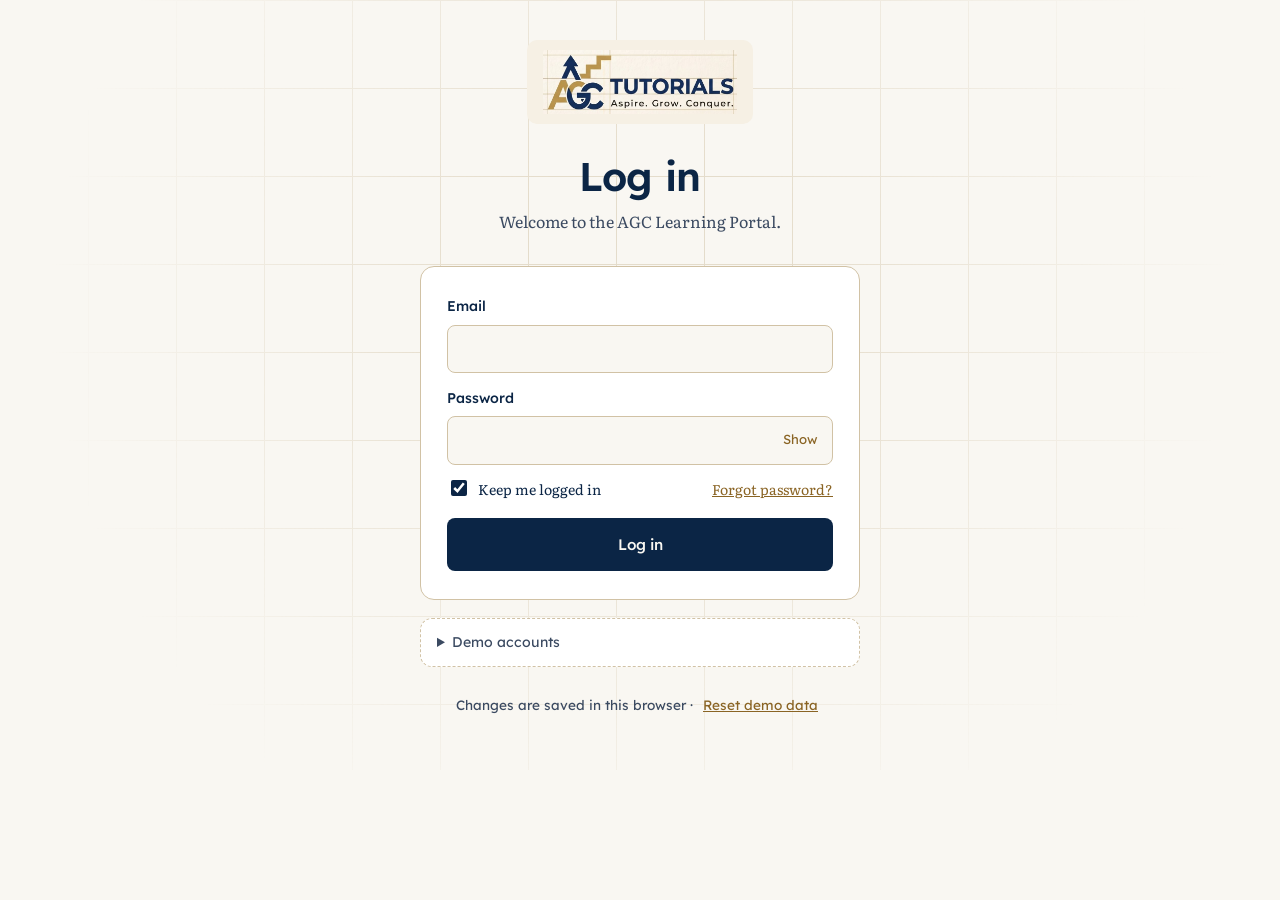
==== commit ca1a2b01: "Replace role buttons with an email and password login The login page now has Email and Password fiel" ====
--- a/index.html
+++ b/index.html
@@ -9,7 +9,7 @@
 <link href="https://fonts.googleapis.com/css2?family=Lexend:wght@300;400;500;600;700&family=Literata:ital,opsz,wght@0,7..72,400;0,7..72,500;1,7..72,400&display=swap" rel="stylesheet">
 <style>
 :root{
-  --navy:#0B2545; --gold:#C59B4E; --cream:#F9F7F2; --tan:#D1C2A5;
+  --navy:#0B2545; --gold:#C59B4E; --red:#C62828; --red-dark:#8E1B1B; --cream:#F9F7F2; --tan:#D1C2A5;
   --bg:#F9F7F2; --surface:#FFFFFF; --surface-2:#F2EDE2; --ink:#0B2545; --ink-soft:#3B4A61;
   --gold-text:#8A6424; --line:#D1C2A5; --btn-bg:#0B2545; --btn-ink:#F9F7F2; --plate:#F6F0E4;
   --side:#0B2545; --side-ink:#E9EDF3; --side-soft:#9FB0C6; --step-empty:#E7DFCE;
@@ -59,6 +59,27 @@
 .role span{font-size:.93rem;color:var(--ink-soft)}
 .role em{font-family:var(--display);font-style:normal;font-size:.85rem;color:var(--gold-text);margin-top:6px}
 .login .foot{text-align:center;font-family:var(--display);font-size:.85rem;color:var(--ink-soft);margin-top:26px}
+.login-card.narrow{width:min(440px,100%)}
+.login-form{background:var(--surface);border:1px solid var(--line);border-radius:14px;padding:28px 26px}
+.login-form .field input{background:var(--bg)}
+.pw{position:relative}
+.pw input{padding-right:70px}
+.pw button{position:absolute;right:6px;top:50%;transform:translateY(-50%);background:none;border:0;padding:6px 10px;cursor:pointer;font-family:var(--display);font-size:.82rem;color:var(--gold-text)}
+.login-row{display:flex;justify-content:space-between;align-items:center;gap:12px;flex-wrap:wrap;margin:-2px 0 18px;font-size:.88rem}
+.login-row label{display:flex;align-items:center;gap:8px;cursor:pointer}
+.login-row input{accent-color:var(--navy);width:16px;height:16px}
+.login-row a{color:var(--gold-text)}
+.login-err{background:rgba(198,40,40,.08);border:1px solid rgba(198,40,40,.35);color:var(--red);border-radius:8px;padding:10px 12px;font-size:.9rem;margin-bottom:14px}
+.login-err[hidden]{display:none}
+.login-form .btn{width:100%;padding:12px 18px}
+.demo{margin-top:18px;background:var(--surface);border:1px dashed var(--line);border-radius:12px;padding:12px 16px;font-size:.88rem}
+.demo summary{cursor:pointer;font-family:var(--display);color:var(--ink-soft)}
+.demo p{margin:10px 0 8px;color:var(--ink-soft)}
+.demo ul{list-style:none;margin:0;padding:0;display:flex;flex-direction:column;gap:4px}
+.demo li button{width:100%;display:flex;flex-direction:column;gap:0;background:none;border:0;border-radius:6px;padding:6px 8px;cursor:pointer;text-align:left}
+.demo li button:hover{background:var(--surface-2)}
+.demo li span{color:var(--ink-soft);font-size:.82rem}
+.demo li b{font-weight:500;word-break:break-all}
 .roles-2{grid-template-columns:repeat(2,1fr);max-width:520px;margin:0 auto}
 .viewas{padding:14px 6px 16px;border-top:1px solid rgba(255,255,255,.1);font-family:var(--display)}
 .viewas label{display:block;font-size:.8rem;color:var(--side-soft);margin-bottom:6px}
@@ -185,7 +206,7 @@
 /* Forms */
 .field{display:flex;flex-direction:column;gap:6px;margin-bottom:14px}
 .field label{font-family:var(--display);font-size:.88rem;font-weight:500}
-input[type=text],input[type=email],input[type=number],input[type=date],input[type=time],select,textarea{background:var(--bg);border:1px solid var(--line);border-radius:8px;padding:10px 12px;width:100%}
+input[type=text],input[type=email],input[type=password],input[type=number],input[type=date],input[type=time],select,textarea{background:var(--bg);border:1px solid var(--line);border-radius:8px;padding:10px 12px;width:100%}
 textarea{min-height:110px;resize:vertical;line-height:1.55}
 input:focus,select:focus,textarea:focus{outline:2px solid var(--gold);outline-offset:0;border-color:var(--gold)}
 .form-row{display:grid;grid-template-columns:repeat(2,minmax(0,1fr));gap:0 14px}
@@ -219,13 +240,28 @@
 .toast.show{opacity:1;transform:translate(-50%,0)}
 .table-wrap{overflow-x:auto}
 
+/* Student profiles list */
+.pf-tools{display:flex;align-items:center;gap:14px;flex-wrap:wrap;margin-bottom:12px}
+.pf-tools input{flex:1 1 280px;max-width:420px;background:var(--surface);border:1px solid var(--line);border-radius:8px;padding:10px 12px}
+.pf-tbl tbody tr:hover td{background:var(--surface-2)}
+.pf-tbl td:first-child{padding-left:4px}
+.sr-only{position:absolute;width:1px;height:1px;padding:0;margin:-1px;overflow:hidden;clip:rect(0,0,0,0);border:0}
+
+/* Package renewal */
+.renew-cta{display:flex;justify-content:space-between;align-items:center;gap:14px;flex-wrap:wrap;margin-bottom:16px;border-left:4px solid var(--gold)}
+.renew-panel{border:2px solid var(--gold);margin-bottom:8px;scroll-margin-top:80px}
+.renew-ok{display:flex;gap:10px;align-items:flex-start;font-size:.9rem;margin:16px 0;cursor:pointer}
+.renew-ok input{width:18px;height:18px;margin-top:3px;flex:none;accent-color:var(--navy)}
+.pkg-buy{display:flex;align-items:center;gap:14px}
+.pkg-buy .btn{min-width:84px}
+
 /* Calendar */
 .cal-bar{display:flex;justify-content:space-between;align-items:center;gap:12px;flex-wrap:wrap;margin-bottom:16px;padding:14px 18px}
 .cal-nav{display:flex;align-items:center;gap:8px;flex-wrap:wrap}
 .cal-title{margin:0 8px;font-size:1.2rem;min-width:9.5em;text-align:center}
 .cal-legend{display:flex;align-items:center;gap:16px;flex-wrap:wrap;color:var(--ink-soft);font-family:var(--display)}
 .cal-key{display:inline-block;width:10px;height:10px;border-radius:3px;margin-right:6px;vertical-align:middle;background:var(--line)}
-.cal-key.gold{background:var(--gold)}.cal-key.ok{background:var(--ok)}
+.cal-key.gold{background:var(--gold)}.cal-key.sched{background:var(--red)}.cal-key.ok{background:var(--ok)}
 .cal-wrap{padding:14px}
 .cal-grid{display:grid;grid-template-columns:repeat(7,minmax(0,1fr));gap:6px}
 .cal-head div{font-family:var(--display);font-size:.78rem;color:var(--ink-soft);text-align:center;padding:2px 0 8px;text-transform:uppercase;letter-spacing:.04em}
@@ -236,10 +272,12 @@
 .is-today .cal-num{background:var(--navy);color:#F3EEE3}
 .is-sel{border:2px solid var(--gold);padding:5px}
 .cal-chip{font-family:var(--display);font-size:.72rem;line-height:1.3;border-radius:4px;padding:2px 5px;white-space:nowrap;overflow:hidden;text-overflow:ellipsis;border-left:3px solid var(--line);background:var(--surface);color:var(--ink)}
-.cal-chip.gold{border-left-color:var(--gold)}.cal-chip.ok{border-left-color:var(--ok)}
+.cal-chip.gold{border-left-color:var(--gold)}
+.cal-chip.sched{background:var(--red);color:#fff;font-weight:600;border-left-color:var(--red-dark)}
+.tag.sched{background:var(--red);border-color:var(--red);color:#fff}.cal-chip.ok{border-left-color:var(--ok)}
 .cal-more{font-size:.7rem;color:var(--ink-soft);font-family:var(--display)}
-.cal-chip.av{border:1px dashed var(--ink-soft);border-left:3px solid var(--ink-soft);background:transparent;color:var(--ink-soft)}
-.cal-key.av{background:transparent;border:1.5px dashed var(--ink-soft)}
+.cal-chip.av{border:1px solid var(--warn);border-left:3px solid var(--warn);color:var(--warn);background:repeating-linear-gradient(135deg,transparent 0 5px,rgba(154,91,18,.10) 5px 10px)}
+.cal-key.av{background:repeating-linear-gradient(135deg,var(--warn) 0 2px,transparent 2px 4px);border:1px solid var(--warn)}
 .cal-dot,.cal-avdot{display:none}
 .cal-legend{position:relative}
 .av-drop{position:relative}
@@ -252,15 +290,19 @@
 .av-panel,.av-panel *{box-sizing:border-box}
 .av-panel input,.av-panel select{min-width:0;max-width:100%}
 .av-panel .form-row{grid-template-columns:minmax(0,1fr) minmax(0,1fr)}
+.av-allday{display:flex;align-items:center;gap:8px;font-family:var(--display);font-size:.9rem;margin:0 0 12px;cursor:pointer}
+.av-allday input{width:18px;height:18px;accent-color:var(--navy)}
+.av-panel.is-allday #avtimes{display:none}
 @media (max-width:700px){
   .av-drop{width:100%}
   .av-panel{position:static;width:auto;margin-top:10px;box-shadow:none}
   .cal-dots{display:flex;gap:3px;align-items:center}
-  .cal-avdot{display:block;width:10px;height:10px;border-radius:50%;border:2px dashed var(--ink-soft)}
+  .cal-avdot{display:block;width:10px;height:10px;border-radius:50%;background:var(--warn)}
   .cal-cell{min-height:58px;align-items:center;padding:4px}
   .is-sel{padding:3px}
   .cal-chip,.cal-more{display:none}
-  .cal-dot{display:grid;place-items:center;min-width:20px;height:20px;border-radius:999px;background:var(--gold);color:#0B2545;font-size:.72rem;font-weight:600;font-family:var(--display)}
+  .cal-dot{display:grid;place-items:center;min-width:20px;height:20px;border-radius:999px;background:var(--ok);color:var(--bg);font-size:.72rem;font-weight:600;font-family:var(--display)}
+  .cal-dot.sched{background:var(--red);color:#fff}
   .cal-wrap{padding:8px}.cal-grid{gap:3px}
   .cal-title{order:-1;width:100%;min-width:0;margin:0 0 2px;text-align:left;font-size:1.1rem}
 }
@@ -495,7 +537,7 @@
     <div class="big">${r} <small>of ${s.pkg.total} sessions left</small></div>
     <div class="bar" aria-hidden="true"><i style="width:${pct}%"></i></div>
     <div class="small muted">${esc(s.pkg.name)} · ${s.pkg.used} used</div>
-    ${r<=2?`<p class="small" style="margin:10px 0 0;color:${hero?"#E6C27E":"var(--warn)"}">${r===0?"No sessions left.":"Running low."} Renew a package to keep your schedule.</p>`:""}
+    ${r<=2?`<p class="small" style="margin:10px 0 0;color:${hero?"#E6C27E":"var(--warn)"}">${r===0?"No sessions left.":"Running low."} ${ME?.role==="parent"?`<a href="#/packages" style="color:inherit;font-weight:600">Renew a package</a>`:"Renew a package"} to keep your schedule.</p>`:""}
   </div>`;
 }
 const SOURCES = ["Referral from a friend","Google search","Facebook or Instagram","School recommendation","Returning family","Walk-in","Other"];
@@ -559,7 +601,8 @@
     <span class="tag ${!b.owed?"ok":b.urgent?"warn":"gold"}" style="display:inline-block;margin:8px 0 14px">${b.status}</span>
     <div class="list">
       ${line("Package", esc(p.name))}
-      ${line("Package price", money(p.price||0))}
+      ${line("Package price", money((p.price||0)-(p.prevOwed||0)))}
+      ${p.prevOwed?line("Unpaid from previous package", money(p.prevOwed)):""}
       ${line("Paid so far", money(p.paid||0))}
       ${b.owed?line("Payment due date", p.due?fmtLong(p.due):"Not set"):""}
       ${line("Sessions availed", `${p.used} of ${p.total} · ${money(b.availed)}`)}
@@ -755,15 +798,58 @@
     <div class="card"><h2>Latest session note</h2>${note?`<h3>${esc(note.focus)}</h3><div class="label" style="margin-bottom:8px">${fmtLong(note.date)}</div><p class="small">${esc(note.summary)}</p>${note.next?`<p class="small"><b style="font-family:var(--display)">Next steps:</b> ${esc(note.next)}</p>`:""}<a class="linkish" href="#/notes">Read all notes</a>`:`<p class="muted">Notes appear after each session.</p>`}</div>
   </div>`;
 };
+// Package renewal: the parent picks a package, reviews it, then confirms
+let RENEW = null; // name of the package being reviewed
+const RENEW_DUE_DAYS = 7;
+const validDays = n => Math.max(30, n*7); // a new package stays valid 1 week per session (min. 30 days)
+function renewPlan(s, p){
+  const carry = remaining(s), old = billing(s).owed;
+  return {name:p[0], sessions:p[2], carry, total:p[2]+carry, price:p[4], old, due:dayOffset(RENEW_DUE_DAYS), expires:dayOffset(validDays(p[2]+carry))};
+}
+function renewPanel(s){
+  const p = PACKAGES.find(x => x[0]===RENEW); if(!p) return "";
+  const r = renewPlan(s, p), same = p[0]===s.pkg.name;
+  const line = (k,v,strong) => `<div class="row"><span class="small ${strong?"":"muted"}">${k}</span><span class="small" style="font-family:var(--display);font-weight:${strong?700:500};text-align:right">${v}</span></div>`;
+  return `<form class="card renew-panel" data-form="renew" data-pkg="${esc(p[0])}" id="renew">
+    <div class="label">${same?"Renew your package":"Switch & renew"}</div>
+    <h2 style="margin:4px 0 2px">${esc(p[0])}</h2><p class="small muted" style="margin:0 0 12px">${esc(s.name)} · ${p[1]} at $${p[3]}/session</p>
+    <div class="list">
+      ${line("New sessions", p[2])}
+      ${r.carry?line("Unused sessions carried over", "+"+r.carry):""}
+      ${line("Total sessions", r.total, true)}
+      ${line("Package price", money(r.price))}
+      ${r.old?line("Unpaid balance from current package", money(r.old)):""}
+      ${line("Amount due", money(r.price + r.old), true)}
+      ${line("Payment due by", fmtLong(r.due))}
+      ${line("Package valid until", fmtLong(r.expires))}
+    </div>
+    <label class="renew-ok"><input type="checkbox" name="agree" required> I understand AGC Tutorials will send an invoice for ${money(r.price + r.old)}, due ${fmt(r.due)}.</label>
+    <div style="display:flex;gap:10px;flex-wrap:wrap"><button class="btn btn-primary">Confirm renewal</button><button type="button" class="btn btn-ghost" data-act="renewcancel">Cancel</button></div>
+  </form>`;
+}
 V.packages = () => {
   const s = currentStudent();
-  const P = PACKAGES;
-  return `<div class="head"><h1>Packages &amp; balance</h1><p>Track sessions used, what you owe and when it's due, and compare packages when it's time to renew.</p></div>
+  const P = PACKAGES, hist = (s.pkgHistory||[]).slice().reverse();
+  const canRenew = ME.role==="parent";
+  return `<div class="head"><h1>Packages &amp; balance</h1><p>Track sessions used, what you owe and when it's due, and renew or switch packages when it's time.</p></div>
   <div class="grid g2" style="margin-bottom:28px">${balanceCard(s,true)}${billingCard(s)}</div>
-  <h2 class="section-title">Compare packages</h2>
-  <div class="card table-wrap"><div class="list">${P.map(p=>`<div class="row"><div><h4>${p[0]}${p[0]===s.pkg.name?' <span class="tag gold">Current</span>':""}</h4><div class="meta">${p[1]} · $${p[3]}/session</div></div><div style="text-align:right;font-family:var(--display)"><b>$${p[4].toLocaleString()}</b>${p[5]?`<div class="small" style="color:var(--gold-text)">Save $${p[5].toLocaleString()}</div>`:""}</div></div>`).join("")}</div></div>
-  <p class="small muted" style="margin-top:14px">To renew or change packages, contact AGC Tutorials or use the cart on our website.</p>`;
-};
+  ${canRenew?`<div class="card renew-cta"><div><h2 style="margin:0">Renew ${esc(s.pkg.name)}</h2><p class="small muted" style="margin:4px 0 0">${remaining(s)} unused session${remaining(s)===1?"":"s"} will carry over to the new package.</p></div>
+    <button class="btn btn-primary" data-act="renewpick" data-pkg="${esc(s.pkg.name)}">Renew this package</button></div>`:""}
+  ${canRenew?renewPanel(s):""}
+  <h2 class="section-title">${canRenew?"Compare &amp; switch packages":"Compare packages"}</h2>
+  <div class="card table-wrap"><div class="list">${P.map(p=>`<div class="row"><div><h4>${p[0]}${p[0]===s.pkg.name?' <span class="tag gold">Current</span>':""}</h4><div class="meta">${p[1]} · $${p[3]}/session</div></div><div class="pkg-buy"><div style="text-align:right;font-family:var(--display)"><b>$${p[4].toLocaleString()}</b>${p[5]?`<div class="small" style="color:var(--gold-text)">Save $${p[5].toLocaleString()}</div>`:""}</div>${canRenew?`<button class="btn ${p[0]===RENEW?"btn-primary":"btn-ghost"} btn-sm" data-act="renewpick" data-pkg="${esc(p[0])}">${p[0]===s.pkg.name?"Renew":"Choose"}</button>`:""}</div></div>`).join("")}</div></div>
+  ${hist.length?`<h2 class="section-title">Past packages</h2><div class="card"><div class="list">${hist.map(h=>`<div class="row"><div><h4>${esc(h.name)}</h4><div class="meta">${h.used} of ${h.total} sessions used · ${money(h.paid||0)} of ${money(h.price||0)} paid${h.carried?` · ${h.carried} carried over`:""}</div></div><span class="small muted" style="white-space:nowrap">Renewed ${fmt(h.renewed)}</span></div>`).join("")}</div></div>`:""}
+  <p class="small muted" style="margin-top:14px">Questions about packages? Contact AGC Tutorials${canRenew?"":" or use the cart on our website"}.</p>`;
+};
+function confirmRenewal(s, name){
+  const p = PACKAGES.find(x => x[0]===name); if(!p) return;
+  const r = renewPlan(s, p), old = s.pkg;
+  (s.pkgHistory ||= []).push({...old, carried:r.carry, renewed:today()});
+  s.pkg = {name:p[0], total:r.total, used:0, price:r.price + r.old, paid:0, due:r.due, expires:r.expires, ...(r.old?{prevOwed:r.old}:{})};
+  (S.renewals ||= []).push({id:uid("rn"), student:s.id, date:today(), from:old.name, to:p[0], sessions:p[2], carried:r.carry, amount:r.price + r.old, by:s.parent});
+  RENEW = null; save();
+  toast(`Renewed: ${p[0]} · ${r.total} sessions · ${money(r.price + r.old)} due ${fmt(r.due)}`);
+}
 
 /* ---------- views: tutor hours & payments ---------- */
 const RATE = 43; // tutor hourly rate per 60-minute session
@@ -857,24 +943,27 @@
   Object.values(ev).forEach(l => l.sort((a,b) => (a.time||"99").localeCompare(b.time||"99")));
   return ev;
 }
-const calTag = k => k==="Attended" ? "ok" : k==="Scheduled" ? "gold" : "";
-// Tutor availability: open time blocks the tutor can be booked in
+const calTag = k => k==="Attended" ? "ok" : k==="Scheduled" ? "sched" : "";
+// Tutor unavailability: blocked-off times when the tutor can't take sessions
 const canAvail = () => ME.role==="tutor" || ME.role==="superadmin";
-const availOn = d => (S.avail ||= []).filter(a => a.date===d).sort((a,b)=>a.start.localeCompare(b.start));
+const availOn = d => (S.unavail ||= []).filter(a => a.date===d).sort((a,b)=>a.start.localeCompare(b.start));
 const shortT = t => fmtTime(t).replace(":00","");
 const shortRange = (s,e) => { const a = shortT(s), b = shortT(e); return a.slice(-2)===b.slice(-2) ? a.slice(0,-3)+"–"+b : a+"–"+b; };
 const TIMES = Array.from({length:33}, (_,i) => pad(6+Math.floor(i/2))+":"+(i%2?"30":"00")); // 6:00 AM – 10:00 PM
 const timeOpts = sel => TIMES.map(t=>`<option value="${t}" ${t===sel?"selected":""}>${fmtTime(t)}</option>`).join("");
+// Scheduled sessions (60 min) that fall inside a blocked-off time
+const clashes = blk => S.sessions.filter(x => x.date===blk.date && x.time && x.time < blk.end && plusHour(x.time) > blk.start);
 function availDropdown(){
   if(!canAvail()) return "";
-  return `<details class="av-drop"><summary class="btn btn-primary btn-sm">+ Add availability</summary>
+  return `<details class="av-drop"><summary class="btn btn-primary btn-sm">+ Add unavailability</summary>
     <form class="av-panel" data-form="avail">
-      <h3>Add availability</h3><p class="small muted">Open times when ${esc(S.tutor.split(" ")[0])} can take sessions.</p>
+      <h3>Add unavailability</h3><p class="small muted">Block off times when ${esc(S.tutor.split(" ")[0])} can't take sessions.</p>
       <div class="field"><label for="avd">Date</label><input type="date" id="avd" name="date" required value="${CAL.day}"></div>
-      <div class="form-row"><div class="field"><label for="avs">From</label><select id="avs" name="start">${timeOpts("15:00")}</select></div>
+      <label class="av-allday"><input type="checkbox" name="allday"> All day</label>
+      <div class="form-row" id="avtimes"><div class="field"><label for="avs">From</label><select id="avs" name="start">${timeOpts("15:00")}</select></div>
         <div class="field"><label for="ave">To</label><select id="ave" name="end">${timeOpts("18:00")}</select></div></div>
       <div class="field"><label for="avr">Repeat</label><select id="avr" name="repeat"><option value="0">Does not repeat</option><option value="4">Weekly for 4 weeks</option><option value="8">Weekly for 8 weeks</option><option value="12">Weekly for 12 weeks</option></select></div>
-      <button class="btn btn-primary" style="width:100%">Save availability</button>
+      <button class="btn btn-primary" style="width:100%">Save unavailability</button>
     </form></details>`;
 }
 V.calendar = () => {
@@ -886,31 +975,31 @@
   for(let i=0;i<lead;i++) cells.push(`<div class="cal-cell cal-blank" aria-hidden="true"></div>`);
   for(let d=1; d<=days; d++){
     const ds = `${CAL.ym}-${pad(d)}`, l = ev[ds] || [], av = availOn(ds);
-    const chips = [...av.map(a=>`<span class="cal-chip av">Open ${shortRange(a.start,a.end)}</span>`), ...l.map(e=>`<span class="cal-chip ${calTag(e.kind)}">${e.time?shortT(e.time)+" ":""}${esc(first(e.student))}</span>`)];
-    cells.push(`<button class="cal-cell${ds===today()?" is-today":""}${ds===CAL.day?" is-sel":""}${av.length?" has-av":""}" data-act="calday" data-d="${ds}" aria-label="${fmtLong(ds)}, ${l.length} session${l.length===1?"":"s"}${av.length?", available":""}" ${ds===CAL.day?'aria-pressed="true"':""}>
+    const chips = [...av.map(a=>`<span class="cal-chip av">${a.allDay?"Unavailable all day":"Off "+shortRange(a.start,a.end)}</span>`), ...l.map(e=>`<span class="cal-chip ${calTag(e.kind)}">${e.time?shortT(e.time)+" ":""}${esc(first(e.student))}</span>`)];
+    cells.push(`<button class="cal-cell${ds===today()?" is-today":""}${ds===CAL.day?" is-sel":""}${av.length?" has-av":""}" data-act="calday" data-d="${ds}" aria-label="${fmtLong(ds)}, ${l.length} session${l.length===1?"":"s"}${av.length?", has unavailable time":""}" ${ds===CAL.day?'aria-pressed="true"':""}>
       <span class="cal-num">${d}</span>
       ${chips.slice(0,3).join("")}
       ${chips.length>3?`<span class="cal-more">+${chips.length-3} more</span>`:""}
-      <span class="cal-dots">${av.length?`<span class="cal-avdot" title="Available"></span>`:""}${l.length?`<span class="cal-dot">${l.length}</span>`:""}</span></button>`);
+      <span class="cal-dots">${av.length?`<span class="cal-avdot" title="Unavailable"></span>`:""}${l.length?`<span class="cal-dot${l.some(e=>e.kind==="Scheduled")?" sched":""}">${l.length}</span>`:""}</span></button>`);
   }
   const dayEv = ev[CAL.day] || [], dayAv = availOn(CAL.day);
-  const monthAv = (S.avail||[]).filter(a => a.date.startsWith(CAL.ym)).length;
+  const monthAv = (S.unavail||[]).filter(a => a.date.startsWith(CAL.ym)).length;
   const label = new Date(y, m-1, 1).toLocaleDateString("en-US",{month:"long",year:"numeric"});
-  return `<div class="head"><h1>Calendar</h1><p>Every tutoring session by month: what's scheduled, what's already been taught, and when ${esc(S.tutor.split(" ")[0])} is available. Select a day to see its details.</p></div>
+  return `<div class="head"><h1>Calendar</h1><p>Every tutoring session by month: what's scheduled, what's already been taught, and when ${esc(S.tutor.split(" ")[0])} is unavailable. Select a day to see its details.</p></div>
   <div class="cal-bar card">
     <div class="cal-nav"><button class="btn btn-ghost btn-sm" data-act="calmove" data-n="-1" aria-label="Previous month">‹ Prev</button>
       <h2 class="cal-title">${label}</h2>
       <button class="btn btn-ghost btn-sm" data-act="calmove" data-n="1" aria-label="Next month">Next ›</button>
       <button class="btn btn-ghost btn-sm" data-act="caltoday">Today</button></div>
-    <div class="cal-legend small"><span><i class="cal-key gold"></i>Scheduled ${monthEv.filter(e=>e.kind==="Scheduled").length}</span><span><i class="cal-key ok"></i>Attended ${monthEv.filter(e=>e.kind==="Attended").length}</span><span><i class="cal-key av"></i>Available ${monthAv}</span>${ME.role==="tutor"?`<a class="btn btn-ghost btn-sm" href="#/schedule">Schedule a session</a>`:""}${availDropdown()}</div>
+    <div class="cal-legend small"><span><i class="cal-key sched"></i>Scheduled ${monthEv.filter(e=>e.kind==="Scheduled").length}</span><span><i class="cal-key ok"></i>Attended ${monthEv.filter(e=>e.kind==="Attended").length}</span><span><i class="cal-key av"></i>Unavailable ${monthAv}</span>${ME.role==="tutor"?`<a class="btn btn-ghost btn-sm" href="#/schedule">Schedule a session</a>`:""}${availDropdown()}</div>
   </div>
   <div class="card cal-wrap">
     <div class="cal-grid cal-head">${["Sun","Mon","Tue","Wed","Thu","Fri","Sat"].map(d=>`<div>${d}</div>`).join("")}</div>
     <div class="cal-grid">${cells.join("")}</div>
   </div>
   <h2 class="section-title">${fmtLong(CAL.day)}</h2>
-  ${dayAv.length?`<div class="card" style="margin-bottom:12px"><h3 style="margin:0 0 4px">Availability</h3><div class="list">${dayAv.map(a=>`<div class="row"><div><h4>${fmtTime(a.start)} – ${fmtTime(a.end)}</h4><div class="meta">${esc(S.tutor)} is open for sessions</div></div>${canAvail()?`<button class="btn btn-ghost btn-sm" data-act="avdel" data-id="${a.id}" aria-label="Remove availability ${fmtTime(a.start)} to ${fmtTime(a.end)}">Remove</button>`:`<span class="tag">Available</span>`}</div>`).join("")}</div></div>`:""}
-  <div class="card">${dayEv.length?`<div class="list">${dayEv.map(e=>`<div class="row"><div><h4>${e.time?fmtTime(e.time)+" – "+fmtTime(plusHour(e.time))+" · ":""}${esc(stu(e.student)?.name||"Student")}</h4><div class="meta">${esc(e.title)} · ${esc(e.service||"")}${e.mode?" · "+esc(e.mode):""}</div></div><span class="tag ${calTag(e.kind)}">${e.kind}</span></div>`).join("")}</div>`:`<p class="muted" style="margin:0">No sessions on this day.</p>`}</div>`;
+  ${dayAv.length?`<div class="card" style="margin-bottom:12px"><h3 style="margin:0 0 4px">Unavailable</h3><div class="list">${dayAv.map(a=>`<div class="row"><div><h4>${a.allDay?"All day":fmtTime(a.start)+" – "+fmtTime(a.end)}</h4><div class="meta">${esc(S.tutor)} can't take sessions${clashes(a).length?` · <span style="color:var(--warn)">${clashes(a).length} session${clashes(a).length>1?"s":""} booked in this time</span>`:""}</div></div>${canAvail()?`<button class="btn btn-ghost btn-sm" data-act="avdel" data-id="${a.id}" aria-label="Remove unavailable time ${a.allDay?"all day":fmtTime(a.start)+" to "+fmtTime(a.end)}">Remove</button>`:`<span class="tag warn">Unavailable</span>`}</div>`).join("")}</div></div>`:""}
+  <div class="card">${dayEv.length?`<div class="list">${dayEv.map(e=>`<div class="row"><div><h4>${e.time?fmtTime(e.time)+" – "+fmtTime(plusHour(e.time))+" · ":""}${esc(stu(e.student)?.name||"Student")}</h4><div class="meta">${esc(e.title)} · ${esc(e.service||"")}${e.mode?" · "+esc(e.mode):""}${e.kind==="Scheduled"&&e.time&&dayAv.some(b=>e.time<b.end&&plusHour(e.time)>b.start)?` · <span style="color:var(--warn)">During unavailable time</span>`:""}</div></div><span class="tag ${calTag(e.kind)}">${e.kind}</span></div>`).join("")}</div>`:`<p class="muted" style="margin:0">No sessions on this day.</p>`}</div>`;
 };
 
 /* ---------- views: tutor ---------- */
@@ -1037,7 +1126,8 @@
   const avg = avgScore(S.results), granted = PERMS.filter(p=>S.adminPerms[p[0]]);
   const acts = [...S.notes.map(n=>({d:n.date,t:`Session logged for ${stu(n.student)?.name||"a student"}`,m:n.focus})),
     ...S.results.map(r=>({d:r.date,t:`${stu(r.student)?.name||"A student"} took ${S.quizzes[r.quiz]?.title||"an assessment"}`,m:`Scored ${r.score}/${r.total}`})),
-    ...S.accessLog.map(l=>({d:l.date,t:l.text,m:"Admin access"}))].sort((a,b)=>b.d.localeCompare(a.d)).slice(0,8);
+    ...S.accessLog.map(l=>({d:l.date,t:l.text,m:"Admin access"})),
+    ...(S.renewals||[]).map(r=>({d:r.date,t:`${r.by} renewed ${stu(r.student)?.name||"a student"}'s package`,m:`${r.from} → ${r.to} · ${r.sessions} sessions${r.carried?` + ${r.carried} carried over`:""} · ${money(r.amount)} invoiced`}))].sort((a,b)=>b.d.localeCompare(a.d)).slice(0,8);
   const line = (k,v) => `<div class="row"><span class="small muted">${k}</span><span class="small" style="font-family:var(--display);font-weight:500;text-align:right">${v}</span></div>`;
   return `<div class="head"><h1>${greeting()}, ${esc(SUPER.split(" ")[0])}</h1><p>How the whole AGC Learning Portal is doing: learning, sessions, payments and admin access.</p></div>
   <div class="grid g4">
@@ -1066,7 +1156,7 @@
   </div>`;
 /* ---------- views: developer ---------- */
 const DEV = "Developer", ERR_KEY = "agc-lms-errors";
-const DATA_KEYS = [["students","Students & packages"],["sessions","Scheduled sessions"],["notes","Session notes"],["assignments","Assignments"],["results","Assessment results"],["pay","Tutor hours & payments"],["avail","Tutor availability"],["adminPerms","Admin permissions"],["accessLog","Admin access history"],["devLog","Developer log"],["courses","Courses & lessons"],["quizzes","Assessments"]];
+const DATA_KEYS = [["students","Students & packages"],["sessions","Scheduled sessions"],["notes","Session notes"],["assignments","Assignments"],["results","Assessment results"],["pay","Tutor hours & payments"],["unavail","Tutor unavailability"],["renewals","Package renewals"],["adminPerms","Admin permissions"],["accessLog","Admin access history"],["devLog","Developer log"],["courses","Courses & lessons"],["quizzes","Assessments"]];
 function getErrors(){ try { return JSON.parse(localStorage.getItem(ERR_KEY)) || []; } catch(e) { return []; } }
 function logError(msg, where){ try { const l = getErrors(); l.push({at:new Date().toISOString(), msg:String(msg).slice(0,300), where:where||location.hash||"#/"}); localStorage.setItem(ERR_KEY, JSON.stringify(l.slice(-50))); } catch(e){} }
 window.addEventListener("error", e => logError(e.message, location.hash));
@@ -1161,10 +1251,19 @@
 V.profiles = () => {
   const ss = S.students, missing = ss.filter(s=>{ const p=s.profile||{}; return !p.birthday||!p.school||!p.parentPhone||!p.emergency; });
   return `<div class="head"><h1>Student profiles</h1><p>Personal details, family contacts and learning needs for every student. Kept separate from progress and payments.</p></div>
-  <div class="grid g3">${ss.map(s=>{ const p=s.profile||{}, soon=bdayLabel(p.birthday);
-    return `<a class="card course" href="#/profile/${s.id}"><span class="svc">${esc(s.grade)}${p.birthday?" · age "+ageOf(p.birthday):""}</span><h3>${esc(s.name)}</h3>
-      <p class="small muted" style="margin:0">${[p.school,p.lives?"Lives in "+p.lives:"",p.from&&p.from!==p.lives?"From "+p.from:""].filter(Boolean).map(esc).join(" · ")||"No details yet"}</p>
-      <div class="foot"><span>${esc(s.parent)}</span>${soon?`<span class="tag gold">${soon}</span>`:""}</div></a>`; }).join("")}</div>
+  <div class="pf-tools"><label for="pfq" class="sr-only">Search students</label><input type="search" id="pfq" placeholder="Search by student, parent, school or city" autocomplete="off"><span class="small muted" id="pfcount">${ss.length} student${ss.length===1?"":"s"}</span></div>
+  <div class="card table-wrap"><table class="tbl pf-tbl"><thead><tr><th scope="col">Student</th><th scope="col">Age</th><th scope="col">School</th><th scope="col">Lives in</th><th scope="col">Parent</th><th scope="col">Birthday</th><th scope="col"><span class="sr-only">Actions</span></th></tr></thead><tbody>
+  ${ss.map(s=>{ const p=s.profile||{}, soon=bdayLabel(p.birthday), dash=`<span class="muted">—</span>`;
+    const q=[s.name,s.grade,s.parent,p.school,p.lives,p.from,p.parentPhone].filter(Boolean).join(" ").toLowerCase();
+    return `<tr data-q="${esc(q)}"><td><a class="linkish" style="color:inherit;font-weight:600" href="#/profile/${s.id}">${esc(s.name)}</a><div class="small muted">${esc(s.grade)}</div></td>
+      <td>${p.birthday?ageOf(p.birthday):dash}</td>
+      <td>${p.school?esc(p.school):dash}</td>
+      <td>${p.lives?esc(p.lives):dash}${p.from&&p.from!==p.lives?`<div class="small muted">From ${esc(p.from)}</div>`:""}</td>
+      <td>${esc(s.parent)}${p.parentPhone?`<div class="small muted">${esc(p.parentPhone)}</div>`:""}</td>
+      <td>${p.birthday?fmtBday(p.birthday).replace(/, \d{4}$/,""):dash}${soon?`<div><span class="tag gold">${soon}</span></div>`:""}</td>
+      <td style="text-align:right"><a class="btn btn-ghost btn-sm" href="#/profile/${s.id}">View</a></td></tr>`; }).join("")}
+  <tr class="pf-none" hidden><td colspan="7" class="muted" style="text-align:center;padding:22px 0">No students match your search.</td></tr>
+  </tbody></table></div>
   <div class="grid g2" style="margin-top:36px">${birthdayList(ss)}
     <div class="card"><h2>Profiles to complete</h2>${missing.length?`<div class="list">${missing.map(s=>{ const p=s.profile||{}; const gaps=[["birthday","birthday"],["school","school"],["parentPhone","parent phone"],["emergency","emergency contact"]].filter(([k])=>!p[k]).map(x=>x[1]);
       return `<div class="row"><div><h4><a class="linkish" style="color:inherit" href="#/profile/${s.id}">${esc(s.name)}</a></h4><div class="meta">Missing ${gaps.join(", ")}</div></div></div>`; }).join("")}</div>`:`<p class="muted" style="margin:0">Every profile is complete.</p>`}</div>
@@ -1200,23 +1299,54 @@
 const navFor = role => NAV[role].filter(([k]) => role!=="admin" || !NEEDS[k] || can(NEEDS[k]));
 function route(){ const h = location.hash.replace(/^#\/?/,""); const [name,...args] = h.split("/"); return {name,args}; }
 
+/* ---------- Login (email + password) ----------
+   DEMO ONLY: there is no server, so accounts and the password live in this page and anyone can read them.
+   Before real families use the portal, sign-in must move to a real service (e.g. Supabase Auth). */
+const DEMO_PASSWORD = "agc2026";
+const slug = n => String(n||"").toLowerCase().normalize("NFD").replace(/[^a-z0-9 ]/g,"").trim().replace(/ +/g,".");
+function accounts(){
+  const list = [
+    {email:"rconcepcion@agctutorials.com", role:"tutor", label:"Tutor · "+S.tutor},
+    {email:"admin@agctutorials.com", role:"admin", label:"Admin · "+ADMIN},
+    {email:"superadmin@agctutorials.com", role:"superadmin", label:"Super Admin · "+SUPER},
+    {email:"developer@agctutorials.com", role:"developer", label:"Developer"}
+  ];
+  S.students.forEach(s => {
+    list.push({email:slug(s.name)+"@students.agctutorials.com", role:"student", student:s.id, label:"Student · "+s.name});
+    if(s.parentEmail && !list.some(a=>a.email===s.parentEmail.toLowerCase())) list.push({email:s.parentEmail.toLowerCase(), role:"parent", student:s.id, label:"Parent · "+s.parent});
+  });
+  return list;
+}
 function renderLogin(){
-  document.getElementById("root").innerHTML = `<div class="login"><div class="login-card">
+  const accts = accounts();
+  document.getElementById("root").innerHTML = `<div class="login"><div class="login-card narrow">
     <div class="login-logo"><img src="${LOGO}" alt="AGC Tutorials — Aspire. Grow. Conquer."></div>
-    <h1>AGC Learning Portal</h1><p class="sub">Lessons, session notes and progress in one place.</p>
-    <div class="roles">
-      <button class="role" data-act="login" data-role="student" data-student="s1"><b>Student</b><span>Take lessons, submit assignments and complete assessments.</span><em>Sign in as Maya Santos</em></button>
-      <button class="role" data-act="login" data-role="parent" data-student="s1"><b>Parent</b><span>Follow progress, read session notes and track your balance.</span><em>Sign in as Ana Santos</em></button>
-      <button class="role" data-act="login" data-role="tutor"><b>Tutor</b><span>Log sessions, grade work and manage your students.</span><em>Sign in as Rochelle Concepcion</em></button>
-    </div>
-    <div class="label" style="text-align:center;margin:26px 0 12px">Staff</div>
-    <div class="roles">
-      <button class="role" data-act="login" data-role="admin"><b>Admin</b><span>Oversee every student's details, progress and results.</span><em>Sign in as ${esc(ADMIN)}</em></button>
-      <button class="role" data-act="login" data-role="superadmin"><b>Super Admin</b><span>See how the whole portal is doing and control what the Admin can access.</span><em>Sign in as ${esc(SUPER)}</em></button>
-      <button class="role" data-act="login" data-role="developer"><b>Developer</b><span>Check system health, fix data, back up the portal and view it as any account.</span><em>Sign in as ${esc(DEV)}</em></button>
-    </div>
-    <p class="foot">Demo accounts · Changes are saved in this browser · <button data-act="reset" style="background:none;border:0;color:var(--gold-text);cursor:pointer;text-decoration:underline;font:inherit">Reset demo data</button></p>
+    <h1>Log in</h1><p class="sub">Welcome to the AGC Learning Portal.</p>
+    <form class="login-form" id="loginForm" novalidate>
+      <div class="login-err" role="alert" hidden></div>
+      <div class="field"><label for="le">Email</label><input type="email" id="le" name="email" autocomplete="username" required></div>
+      <div class="field"><label for="lp">Password</label><div class="pw"><input type="password" id="lp" name="password" autocomplete="current-password" required><button type="button" data-act="togglepw" aria-controls="lp" aria-pressed="false">Show</button></div></div>
+      <div class="login-row"><label><input type="checkbox" name="remember" checked> Keep me logged in</label><a href="mailto:rconcepcion@agctutorials.com?subject=${encodeURIComponent("AGC Learning Portal password help")}">Forgot password?</a></div>
+      <button type="submit" class="btn btn-primary">Log in</button>
+    </form>
+    <details class="demo"><summary>Demo accounts</summary>
+      <p>Every demo account uses the password <b>${DEMO_PASSWORD}</b>. Click one to fill it in.</p>
+      <ul>${accts.map(a=>`<li><button type="button" data-act="demofill" data-email="${esc(a.email)}"><b>${esc(a.email)}</b><span>${esc(a.label)}</span></button></li>`).join("")}</ul>
+    </details>
+    <p class="foot">Changes are saved in this browser · <button data-act="reset" style="background:none;border:0;color:var(--gold-text);cursor:pointer;text-decoration:underline;font:inherit">Reset demo data</button></p>
   </div></div>`;
+  const f = document.getElementById("loginForm"), err = f.querySelector(".login-err");
+  f.addEventListener("input", () => { err.hidden = true; });
+  f.addEventListener("submit", e => {
+    e.preventDefault();
+    const email = f.email.value.trim().toLowerCase(), pw = f.password.value;
+    if(!email || !pw){ err.textContent = "Enter your email and password."; err.hidden = false; (email?f.password:f.email).focus(); return; }
+    const a = accounts().find(x => x.email === email);
+    if(!a || pw !== DEMO_PASSWORD){ err.textContent = "That email and password don't match. Check them and try again."; err.hidden = false; f.password.value = ""; f.password.focus(); return; }
+    ME = {role:a.role, student:a.student||null, email:a.email};
+    if(f.remember.checked) saveMe(); else { try{ localStorage.removeItem(ME_KEY); }catch(e2){} }
+    location.hash = "#/"+NAV[ME.role][0][0]; render();
+  });
 }
 function whoLabel(){
   if(ME.role==="tutor") return {n:S.tutor,r:"Founder & Tutor"};
@@ -1245,7 +1375,7 @@
     <aside class="side" id="side"><div class="logo"><img src="${LOGO}" alt="AGC Tutorials"></div>
       <nav aria-label="Main">${navFor(ME.role).map(([k,l])=>{const badge=k==="review"&&pending?`<span class="pill">${pending}</span>`:k==="assignments"&&todo?`<span class="pill">${todo}</span>`:"";return `<a href="#/${k}" ${k===active?'aria-current="page"':""}>${l}${badge}</a>`}).join("")}</nav>
       ${viewAsSelect()}
-      <div class="who"><b>${esc(w.n)}</b><span>${esc(w.r)}</span><br><button data-act="logout">Switch account</button></div>
+      <div class="who"><b>${esc(w.n)}</b><span>${esc(w.r)}</span><br><button data-act="logout">Log out</button></div>
     </aside>
     <main><div class="page">${html}</div></main></div>`;
   document.querySelector("main").focus?.();
@@ -1257,6 +1387,8 @@
   const a = b.dataset.act;
   if(a==="login"){ ME = {role:b.dataset.role, student:b.dataset.student||null}; saveMe(); location.hash = "#/"+NAV[ME.role][0][0]; render(); }
   if(a==="logout"){ ME = null; saveMe(); location.hash = ""; render(); }
+  if(a==="togglepw"){ const i = document.getElementById("lp"), show = i.type==="password"; i.type = show?"text":"password"; b.textContent = show?"Hide":"Show"; b.setAttribute("aria-pressed", String(show)); i.focus(); }
+  if(a==="demofill"){ const f = document.getElementById("loginForm"); f.email.value = b.dataset.email; f.password.value = DEMO_PASSWORD; f.querySelector(".login-err").hidden = true; f.querySelector('button[type="submit"]').focus(); }
   if(a==="reset"){ S = seed(); save(); toast("Demo data reset"); }
   if(a==="menu"){ document.getElementById("side").classList.add("open"); document.querySelector(".scrim").classList.add("show"); b.setAttribute("aria-expanded","true"); }
   if(a==="closemenu"){ document.getElementById("side").classList.remove("open"); b.classList.remove("show"); }
@@ -1268,7 +1400,9 @@
   if(a==="devback"){ switchView("developer"); }
   if(a==="calday"){ CAL.day = b.dataset.d; render(); }
   if(a==="calmove"){ const [y,m] = CAL.ym.split("-").map(Number); const d = new Date(y, m-1+Number(b.dataset.n), 1); CAL.ym = iso(d).slice(0,7); CAL.day = CAL.ym===today().slice(0,7) ? today() : iso(d); render(); }
-  if(a==="avdel" && canAvail()){ S.avail = (S.avail||[]).filter(x => x.id!==b.dataset.id); save(); toast("Availability removed"); render(); }
+  if(a==="avdel" && canAvail()){ S.unavail = (S.unavail||[]).filter(x => x.id!==b.dataset.id); save(); toast("Unavailable time removed"); render(); }
+  if(a==="renewpick" && ME?.role==="parent"){ RENEW = b.dataset.pkg; render(); document.getElementById("renew")?.scrollIntoView({behavior:"smooth",block:"start"}); }
+  if(a==="renewcancel"){ RENEW = null; render(); }
   if(a==="caltoday"){ CAL = {ym:today().slice(0,7), day:today()}; render(); }
   if(a==="devrevert"){ render(); toast("Edits discarded"); }
   if(a==="devclearerr"){ try{ localStorage.removeItem(ERR_KEY); }catch(e){} logDev("Cleared the error log"); save(); toast("Error log cleared"); render(); }
@@ -1277,8 +1411,16 @@
     logDev("Downloaded a backup"); save(); toast("Backup downloaded"); }
   if(a==="devreset" && confirm("Replace ALL portal data in this browser with the demo data? Download a backup first if you need it.")){ S = seed(); logDev("Reset all data to demo data"); save(); toast("Reset to demo data"); render(); }
 });
+document.addEventListener("input", e => {
+  if(e.target.id!=="pfq") return;
+  const q = e.target.value.trim().toLowerCase(); let n = 0;
+  document.querySelectorAll(".pf-tbl tbody tr[data-q]").forEach(tr => { const show = !q || tr.dataset.q.includes(q); tr.hidden = !show; if(show) n++; });
+  document.querySelector(".pf-tbl .pf-none").hidden = n > 0;
+  document.getElementById("pfcount").textContent = q ? `${n} of ${S.students.length} students` : `${S.students.length} students`;
+});
 document.addEventListener("change", e => {
   if(e.target.id==="vas"){ if(ME?.role==="developer" || ME?.dev) switchView(e.target.value); return; }
+  if(e.target.name==="allday"){ e.target.closest(".av-panel")?.classList.toggle("is-allday", e.target.checked); return; }
   if(e.target.id==="dk"){ location.hash = "#/devdata/"+e.target.value; return; }
   if(e.target.id==="devimp" && e.target.files[0]){ const file = e.target.files[0]; file.text().then(txt => {
     let d; try { d = JSON.parse(txt); } catch(err) { toast("That file isn't valid JSON"); return; }
@@ -1324,20 +1466,23 @@
     if(key==="students" && v.some(s => !s || !s.id || !s.name || !s.pkg || !Array.isArray(s.courses) || !Array.isArray(s.done))){ toast("Not saved: every student needs id, name, pkg, courses and done"); return; }
     S[key] = v; logDev(`Edited ${(DATA_KEYS.find(x=>x[0]===key)||[key,key])[1]}`); save();
     const w = healthChecks().filter(i=>i[0]==="warn").length; toast(w ? `Saved · ${w} health warning${w>1?"s":""} to review` : "Saved · all health checks pass"); render(); }
+  if(kind==="renew"){ if(ME?.role!=="parent") return; confirmRenewal(currentStudent(), f.dataset.pkg); render(); window.scrollTo(0,0); }
   if(kind==="avail"){ if(!canAvail()) return;
-    if(d.end <= d.start){ toast("End time must be after the start time"); return; }
-    const weeks = Number(d.repeat)||0, base = parse(d.date); let added = 0, skipped = 0;
+    const allDay = !!d.allday, start = allDay ? "00:00" : d.start, end = allDay ? "24:00" : d.end;
+    if(end <= start){ toast("End time must be after the start time"); return; }
+    const weeks = Number(d.repeat)||0, base = parse(d.date); let added = 0, skipped = 0, clash = 0;
     for(let w=0; w<=Math.max(0,weeks-1); w++){
       const dt = new Date(base); dt.setDate(dt.getDate()+7*w); const ds = iso(dt);
-      if(availOn(ds).some(x => d.start < x.end && x.start < d.end)){ skipped++; continue; }
-      S.avail.push({id:uid("av"), date:ds, start:d.start, end:d.end}); added++; }
+      if(availOn(ds).some(x => start < x.end && x.start < end)){ skipped++; continue; }
+      const blk = {id:uid("un"), date:ds, start, end, ...(allDay?{allDay:true}:{})};
+      S.unavail.push(blk); added++; clash += clashes(blk).length; }
     save(); CAL.day = d.date; CAL.ym = d.date.slice(0,7);
-    toast(added ? `Availability added${added>1?` for ${added} weeks`:""}${skipped?` · ${skipped} skipped (overlaps existing time)`:""}` : "Not added: overlaps availability you already set");
+    toast(added ? `Unavailable time added${added>1?` for ${added} weeks`:""}${skipped?` · ${skipped} skipped (already blocked)`:""}${clash?` · heads up: ${clash} session${clash>1?"s are":" is"} already booked then`:""}` : "Not added: that time is already blocked");
     render(); }
   if(kind==="hours"){ HP = {status:d.status, student:d.student, from:d.from<=d.to?d.from:d.to, to:d.from<=d.to?d.to:d.from}; render(); }
   if(kind==="session"){ S.sessions.push({id:uid("ss"),student:d.student,date:d.date,time:d.time,subject:d.subject.trim(),service:d.service,mode:d.mode}); save(); toast("Session scheduled"); render(); }
 });
-window.addEventListener("hashchange", () => { if(route().name!=="quiz") lastQuiz=null; render(); window.scrollTo(0,0); });
+window.addEventListener("hashchange", () => { if(route().name!=="quiz") lastQuiz=null; if(route().name!=="packages") RENEW=null; render(); window.scrollTo(0,0); });
 render();
 </script>
 </body>
